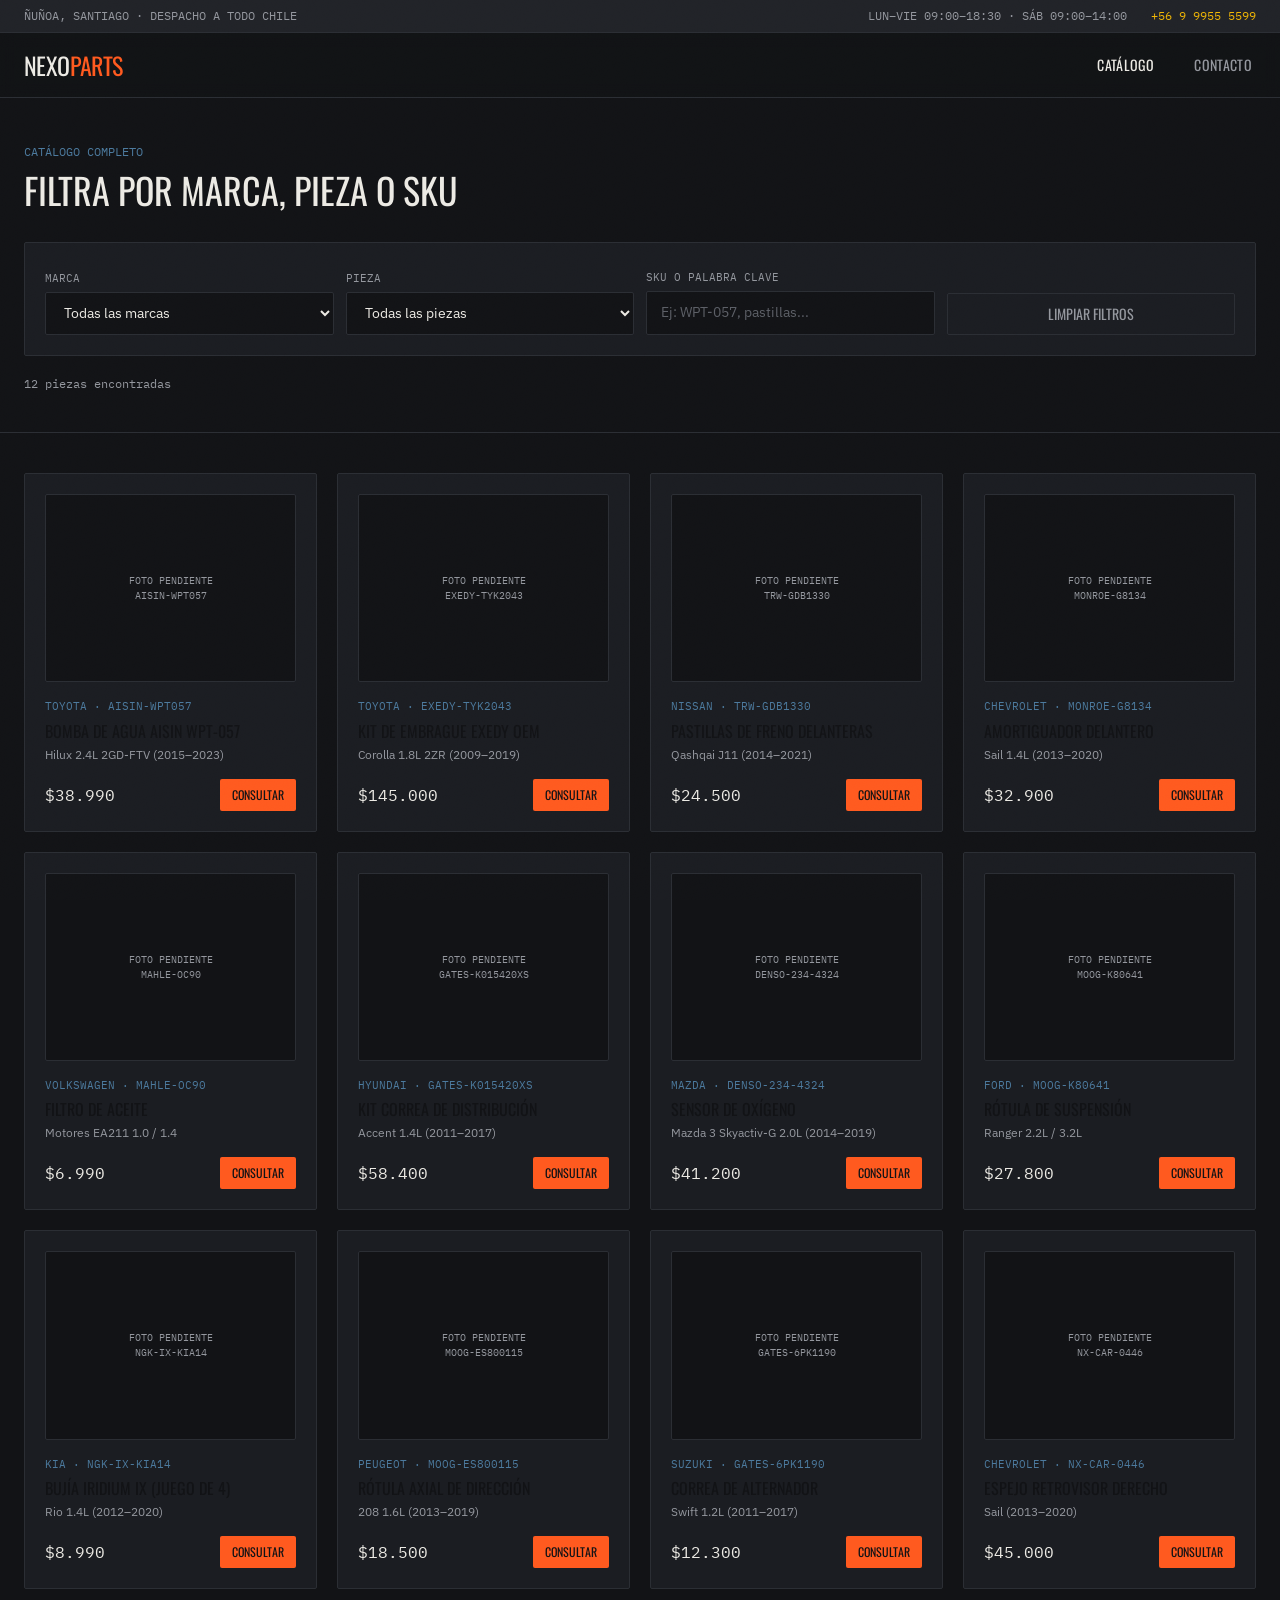
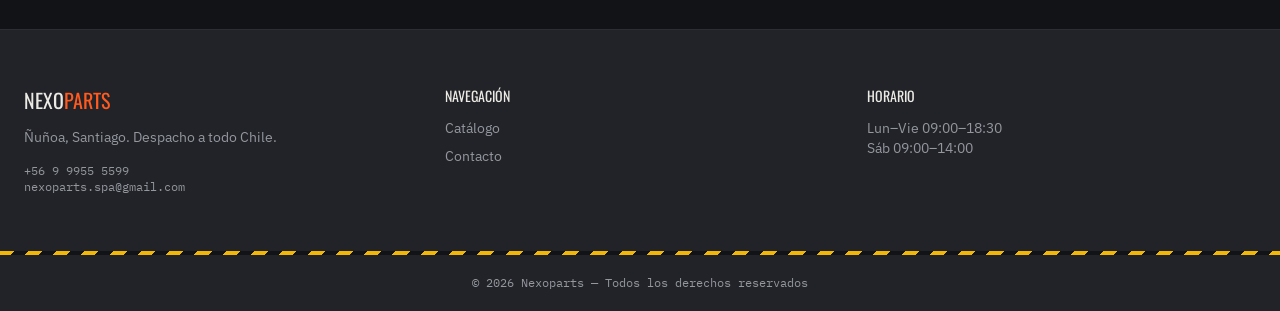
==== catalogo.html @ a9f46d89 "Add files via upload" ====
<!DOCTYPE html>
<html lang="es">
<head>
<meta charset="UTF-8">
<meta name="viewport" content="width=device-width, initial-scale=1.0">
<title>Catálogo — Nexoparts</title>
<link rel="preconnect" href="https://fonts.googleapis.com">
<link rel="preconnect" href="https://fonts.gstatic.com" crossorigin>
<link href="https://fonts.googleapis.com/css2?family=Oswald:wght@400;500;600;700&family=IBM+Plex+Sans:wght@400;500;600;700&family=IBM+Plex+Mono:wght@400;500;600&display=swap" rel="stylesheet">
<link rel="stylesheet" href="styles.css">
</head>
<body class="font-body bg-base text-ink antialiased">
<div class="grain"></div>

<div class="hidden sm:block bg-surface2 border-b border-line text-xs">
  <div class="max-w-7xl mx-auto px-6 py-2 flex items-center justify-between text-mute font-mono">
    <span>ÑUÑOA, SANTIAGO · DESPACHO A TODO CHILE</span>
    <div class="flex items-center gap-6">
      <span>LUN–VIE 09:00–18:30 · SÁB 09:00–14:00</span>
      <a href="tel:+56999555599" class="text-hazard hover:text-orange">+56 9 9955 5599</a>
    </div>
  </div>
</div>

<header class="sticky top-0 z-50 bg-base/95 backdrop-blur border-b border-line">
  <div class="max-w-7xl mx-auto px-6 h-16 flex items-center justify-between">
    <a href="index.html" class="flex items-center gap-2">
      <span class="font-display font-700 text-2xl tracking-tight text-ink">NEXO<span class="text-orange">PARTS</span></span>
    </a>
    <nav class="hidden md:flex items-center gap-8 font-display uppercase text-sm tracking-wide text-mute">
      <a href="catalogo.html" class="link-underline text-ink px-1 py-1 rounded-sm glow-hover">Catálogo</a>
      <a href="contacto.html" class="link-underline hover:text-ink px-1 py-1 rounded-sm glow-hover">Contacto</a>
    </nav>
    <button id="menuBtn" aria-label="Abrir menú" class="md:hidden text-ink glow-hover rounded-sm p-1">
      <svg width="24" height="24" viewBox="0 0 24 24" fill="none" stroke="currentColor" stroke-width="2"><line x1="3" y1="6" x2="21" y2="6"/><line x1="3" y1="12" x2="21" y2="12"/><line x1="3" y1="18" x2="21" y2="18"/></svg>
    </button>
  </div>
  <nav id="mobileMenu" class="hidden md:hidden border-t border-line bg-surface font-display uppercase text-sm tracking-wide">
    <a href="catalogo.html" class="block px-6 py-3 text-ink border-b border-line glow-hover">Catálogo</a>
    <a href="contacto.html" class="block px-6 py-3 text-mute hover:text-ink glow-hover">Contacto</a>
  </nav>
</header>

<main>
<section class="border-b border-line">
  <div class="max-w-7xl mx-auto px-6 py-10">
    <span class="font-mono text-xs text-steel">CATÁLOGO COMPLETO</span>
    <h1 class="font-display font-700 uppercase text-3xl sm:text-4xl mt-2 mb-8">Filtra por marca, pieza o SKU</h1>

    <!-- FUNCTIONAL FILTER BAR -->
    <div class="bg-surface border border-line rounded-sm p-4 sm:p-5 grid grid-cols-1 sm:grid-cols-4 gap-3 items-end">
      <div>
        <label for="fMarca" class="font-mono text-[11px] text-mute uppercase">Marca</label>
        <select id="fMarca" class="field mt-1"><option value="">Todas las marcas</option></select>
      </div>
      <div>
        <label for="fCategoria" class="font-mono text-[11px] text-mute uppercase">Pieza</label>
        <select id="fCategoria" class="field mt-1"><option value="">Todas las piezas</option></select>
      </div>
      <div>
        <label for="fQ" class="font-mono text-[11px] text-mute uppercase">SKU o palabra clave</label>
        <input id="fQ" type="text" placeholder="Ej: WPT-057, pastillas..." class="field mt-1 vin-input">
      </div>
      <button id="clearFilters" class="glow-hover border border-line rounded-sm px-4 py-2.5 font-display uppercase text-sm text-mute">Limpiar filtros</button>
    </div>

    <p id="resultsCount" class="font-mono text-xs text-mute mt-5"></p>
  </div>
</section>

<section class="border-b border-line">
  <div class="max-w-7xl mx-auto px-6 py-10">
    <div id="catalogGrid" class="grid grid-cols-1 sm:grid-cols-2 lg:grid-cols-4 gap-5"></div>
    <div id="emptyState" class="hidden text-center py-16">
      <p class="font-display uppercase text-xl text-mute">No encontramos piezas con esos filtros</p>
      <p class="text-mute text-sm mt-2">Escríbenos el modelo de tu auto y la pieza que buscas, la agregamos al catálogo.</p>
      <a href="contacto.html" class="inline-block mt-5 btn-primary bg-orange text-base font-display uppercase text-sm font-600 px-6 py-3 rounded-sm">Consultar por esta pieza</a>
    </div>
  </div>
</section>
</main>

<footer class="bg-surface2">
  <div class="max-w-7xl mx-auto px-6 py-14 grid grid-cols-1 sm:grid-cols-3 gap-8">
    <div>
      <span class="font-display font-700 text-xl">NEXO<span class="text-orange">PARTS</span></span>
      <p class="text-mute text-sm mt-3 max-w-xs">Ñuñoa, Santiago. Despacho a todo Chile.</p>
      <p class="font-mono text-xs text-mute mt-4">
        <a href="tel:+56999555599" class="hover:text-orange">+56 9 9955 5599</a><br>
        <a href="mailto:nexoparts.spa@gmail.com" class="hover:text-orange">nexoparts.spa@gmail.com</a>
      </p>
    </div>
    <div>
      <p class="font-display uppercase text-sm text-ink mb-3">Navegación</p>
      <ul class="space-y-2 text-sm text-mute">
        <li><a href="catalogo.html" class="hover:text-orange">Catálogo</a></li>
        <li><a href="contacto.html" class="hover:text-orange">Contacto</a></li>
      </ul>
    </div>
    <div>
      <p class="font-display uppercase text-sm text-ink mb-3">Horario</p>
      <p class="text-sm text-mute">Lun–Vie 09:00–18:30<br>Sáb 09:00–14:00</p>
    </div>
  </div>
  <div class="hazard-strip h-1"></div>
  <div class="max-w-7xl mx-auto px-6 py-5 text-center text-xs font-mono text-mute">
    © 2026 Nexoparts — Todos los derechos reservados
  </div>
</footer>

<script src="products.js"></script>
<script>
  document.getElementById('menuBtn').addEventListener('click', function () {
    document.getElementById('mobileMenu').classList.toggle('hidden');
  });

  const fMarca = document.getElementById('fMarca');
  const fCategoria = document.getElementById('fCategoria');
  const fQ = document.getElementById('fQ');
  const grid = document.getElementById('catalogGrid');
  const emptyState = document.getElementById('emptyState');
  const resultsCount = document.getElementById('resultsCount');
  const fmt = n => n.toLocaleString('es-CL');

  NEXOPARTS_BRANDS.forEach(b => {
    const opt = document.createElement('option');
    opt.value = b; opt.textContent = b;
    fMarca.appendChild(opt);
  });
  NEXOPARTS_CATEGORIES.forEach(c => {
    const opt = document.createElement('option');
    opt.value = c.id; opt.textContent = c.label;
    fCategoria.appendChild(opt);
  });

  // Pre-fill filters from URL (?marca=&categoria=&q=) coming from the home page search
  const params = new URLSearchParams(window.location.search);
  if (params.get('marca')) fMarca.value = params.get('marca');
  if (params.get('categoria')) fCategoria.value = params.get('categoria');
  if (params.get('q')) fQ.value = params.get('q');

  function waLink(p) {
    const msg = `Hola, quiero consultar disponibilidad de: ${p.name} (SKU ${p.sku}) para ${p.brand} ${p.fits}`;
    return `https://wa.me/56999555599?text=${encodeURIComponent(msg)}`;
  }

  function render() {
    const marca = fMarca.value;
    const categoria = fCategoria.value;
    const q = fQ.value.trim().toLowerCase();

    const results = NEXOPARTS_PRODUCTS.filter(p => {
      if (marca && p.brand !== marca) return false;
      if (categoria && p.category !== categoria) return false;
      if (q) {
        const haystack = `${p.name} ${p.sku} ${p.brand} ${p.fits}`.toLowerCase();
        if (!haystack.includes(q)) return false;
      }
      return true;
    });

    resultsCount.textContent = `${results.length} pieza${results.length === 1 ? '' : 's'} encontrada${results.length === 1 ? '' : 's'}`;

    grid.innerHTML = results.map(p => `
      <div class="part-card bg-surface border border-line rounded-sm p-5 flex flex-col">
        <div class="aspect-[4/3] bg-base rounded-sm border border-line mb-4 flex items-center justify-center overflow-hidden relative">
          <img src="${p.img}" alt="${p.name}" class="w-full h-full object-cover"
               onerror="this.style.display='none'; this.nextElementSibling.style.display='flex';">
          <div style="display:none" class="w-full h-full items-center justify-center text-mute font-mono text-[10px] uppercase text-center px-2">Foto pendiente<br>${p.sku}</div>
        </div>
        <span class="font-mono text-[11px] text-steel">${p.brand.toUpperCase()} · ${p.sku}</span>
        <h3 class="font-display uppercase text-base mt-1">${p.name}</h3>
        <p class="text-mute text-xs mt-1">${p.fits}</p>
        <div class="mt-auto pt-4 flex items-center justify-between gap-2">
          <span class="font-mono text-ink">$${fmt(p.price)}</span>
          <a href="${waLink(p)}" target="_blank" rel="noopener" class="btn-primary bg-orange text-base font-display uppercase text-xs font-600 px-3 py-2 rounded-sm whitespace-nowrap">Consultar</a>
        </div>
      </div>
    `).join('');

    emptyState.classList.toggle('hidden', results.length > 0);
  }

  [fMarca, fCategoria].forEach(el => el.addEventListener('change', render));
  fQ.addEventListener('input', render);
  document.getElementById('clearFilters').addEventListener('click', () => {
    fMarca.value = ''; fCategoria.value = ''; fQ.value = '';
    history.replaceState(null, '', 'catalogo.html');
    render();
  });

  render();
</script>

</body>
</html>
---- styles.css ----
*,:after,:before{--tw-border-spacing-x:0;--tw-border-spacing-y:0;--tw-translate-x:0;--tw-translate-y:0;--tw-rotate:0;--tw-skew-x:0;--tw-skew-y:0;--tw-scale-x:1;--tw-scale-y:1;--tw-pan-x: ;--tw-pan-y: ;--tw-pinch-zoom: ;--tw-scroll-snap-strictness:proximity;--tw-gradient-from-position: ;--tw-gradient-via-position: ;--tw-gradient-to-position: ;--tw-ordinal: ;--tw-slashed-zero: ;--tw-numeric-figure: ;--tw-numeric-spacing: ;--tw-numeric-fraction: ;--tw-ring-inset: ;--tw-ring-offset-width:0px;--tw-ring-offset-color:#fff;--tw-ring-color:rgba(59,130,246,.5);--tw-ring-offset-shadow:0 0 #0000;--tw-ring-shadow:0 0 #0000;--tw-shadow:0 0 #0000;--tw-shadow-colored:0 0 #0000;--tw-blur: ;--tw-brightness: ;--tw-contrast: ;--tw-grayscale: ;--tw-hue-rotate: ;--tw-invert: ;--tw-saturate: ;--tw-sepia: ;--tw-drop-shadow: ;--tw-backdrop-blur: ;--tw-backdrop-brightness: ;--tw-backdrop-contrast: ;--tw-backdrop-grayscale: ;--tw-backdrop-hue-rotate: ;--tw-backdrop-invert: ;--tw-backdrop-opacity: ;--tw-backdrop-saturate: ;--tw-backdrop-sepia: ;--tw-contain-size: ;--tw-contain-layout: ;--tw-contain-paint: ;--tw-contain-style: }::backdrop{--tw-border-spacing-x:0;--tw-border-spacing-y:0;--tw-translate-x:0;--tw-translate-y:0;--tw-rotate:0;--tw-skew-x:0;--tw-skew-y:0;--tw-scale-x:1;--tw-scale-y:1;--tw-pan-x: ;--tw-pan-y: ;--tw-pinch-zoom: ;--tw-scroll-snap-strictness:proximity;--tw-gradient-from-position: ;--tw-gradient-via-position: ;--tw-gradient-to-position: ;--tw-ordinal: ;--tw-slashed-zero: ;--tw-numeric-figure: ;--tw-numeric-spacing: ;--tw-numeric-fraction: ;--tw-ring-inset: ;--tw-ring-offset-width:0px;--tw-ring-offset-color:#fff;--tw-ring-color:rgba(59,130,246,.5);--tw-ring-offset-shadow:0 0 #0000;--tw-ring-shadow:0 0 #0000;--tw-shadow:0 0 #0000;--tw-shadow-colored:0 0 #0000;--tw-blur: ;--tw-brightness: ;--tw-contrast: ;--tw-grayscale: ;--tw-hue-rotate: ;--tw-invert: ;--tw-saturate: ;--tw-sepia: ;--tw-drop-shadow: ;--tw-backdrop-blur: ;--tw-backdrop-brightness: ;--tw-backdrop-contrast: ;--tw-backdrop-grayscale: ;--tw-backdrop-hue-rotate: ;--tw-backdrop-invert: ;--tw-backdrop-opacity: ;--tw-backdrop-saturate: ;--tw-backdrop-sepia: ;--tw-contain-size: ;--tw-contain-layout: ;--tw-contain-paint: ;--tw-contain-style: }/*! tailwindcss v3.4.19 | MIT License | https://tailwindcss.com*/*,:after,:before{box-sizing:border-box;border:0 solid #e5e7eb}:after,:before{--tw-content:""}:host,html{line-height:1.5;-webkit-text-size-adjust:100%;-moz-tab-size:4;-o-tab-size:4;tab-size:4;font-family:ui-sans-serif,system-ui,sans-serif,Apple Color Emoji,Segoe UI Emoji,Segoe UI Symbol,Noto Color Emoji;font-feature-settings:normal;font-variation-settings:normal;-webkit-tap-highlight-color:transparent}body{margin:0;line-height:inherit}hr{height:0;color:inherit;border-top-width:1px}abbr:where([title]){-webkit-text-decoration:underline dotted;text-decoration:underline dotted}h1,h2,h3,h4,h5,h6{font-size:inherit;font-weight:inherit}a{color:inherit;text-decoration:inherit}b,strong{font-weight:bolder}code,kbd,pre,samp{font-family:IBM Plex Mono,monospace;font-feature-settings:normal;font-variation-settings:normal;font-size:1em}small{font-size:80%}sub,sup{font-size:75%;line-height:0;position:relative;vertical-align:baseline}sub{bottom:-.25em}sup{top:-.5em}table{text-indent:0;border-color:inherit;border-collapse:collapse}button,input,optgroup,select,textarea{font-family:inherit;font-feature-settings:inherit;font-variation-settings:inherit;font-size:100%;font-weight:inherit;line-height:inherit;letter-spacing:inherit;color:inherit;margin:0;padding:0}button,select{text-transform:none}button,input:where([type=button]),input:where([type=reset]),input:where([type=submit]){-webkit-appearance:button;background-color:transparent;background-image:none}:-moz-focusring{outline:auto}:-moz-ui-invalid{box-shadow:none}progress{vertical-align:baseline}::-webkit-inner-spin-button,::-webkit-outer-spin-button{height:auto}[type=search]{-webkit-appearance:textfield;outline-offset:-2px}::-webkit-search-decoration{-webkit-appearance:none}::-webkit-file-upload-button{-webkit-appearance:button;font:inherit}summary{display:list-item}blockquote,dd,dl,figure,h1,h2,h3,h4,h5,h6,hr,p,pre{margin:0}fieldset{margin:0}fieldset,legend{padding:0}menu,ol,ul{list-style:none;margin:0;padding:0}dialog{padding:0}textarea{resize:vertical}input::-moz-placeholder,textarea::-moz-placeholder{opacity:1;color:#9ca3af}input::placeholder,textarea::placeholder{opacity:1;color:#9ca3af}[role=button],button{cursor:pointer}:disabled{cursor:default}audio,canvas,embed,iframe,img,object,svg,video{display:block;vertical-align:middle}img,video{max-width:100%;height:auto}[hidden]:where(:not([hidden=until-found])){display:none}.relative{position:relative}.sticky{position:sticky}.top-0{top:0}.z-50{z-index:50}.mx-auto{margin-left:auto;margin-right:auto}.mb-10{margin-bottom:2.5rem}.mb-2{margin-bottom:.5rem}.mb-3{margin-bottom:.75rem}.mb-4{margin-bottom:1rem}.mb-6{margin-bottom:1.5rem}.mb-8{margin-bottom:2rem}.mt-1{margin-top:.25rem}.mt-10{margin-top:2.5rem}.mt-2{margin-top:.5rem}.mt-3{margin-top:.75rem}.mt-4{margin-top:1rem}.mt-5{margin-top:1.25rem}.mt-6{margin-top:1.5rem}.mt-8{margin-top:2rem}.mt-auto{margin-top:auto}.block{display:block}.inline-block{display:inline-block}.flex{display:flex}.inline-flex{display:inline-flex}.grid{display:grid}.hidden{display:none}.aspect-\[4\/3\]{aspect-ratio:4/3}.h-1{height:.25rem}.h-1\.5{height:.375rem}.h-16{height:4rem}.h-8{height:2rem}.h-auto{height:auto}.h-full{height:100%}.w-auto{width:auto}.w-full{width:100%}.max-w-7xl{max-width:80rem}.max-w-xl{max-width:36rem}.max-w-xs{max-width:20rem}.grid-cols-1{grid-template-columns:repeat(1,minmax(0,1fr))}.grid-cols-2{grid-template-columns:repeat(2,minmax(0,1fr))}.flex-col{flex-direction:column}.items-start{align-items:flex-start}.items-end{align-items:flex-end}.items-center{align-items:center}.justify-center{justify-content:center}.justify-between{justify-content:space-between}.gap-10{gap:2.5rem}.gap-12{gap:3rem}.gap-16{gap:4rem}.gap-2{gap:.5rem}.gap-3{gap:.75rem}.gap-4{gap:1rem}.gap-5{gap:1.25rem}.gap-6{gap:1.5rem}.gap-8{gap:2rem}.space-y-2>:not([hidden])~:not([hidden]){--tw-space-y-reverse:0;margin-top:calc(.5rem*(1 - var(--tw-space-y-reverse)));margin-bottom:calc(.5rem*var(--tw-space-y-reverse))}.space-y-4>:not([hidden])~:not([hidden]){--tw-space-y-reverse:0;margin-top:calc(1rem*(1 - var(--tw-space-y-reverse)));margin-bottom:calc(1rem*var(--tw-space-y-reverse))}.overflow-hidden{overflow:hidden}.whitespace-nowrap{white-space:nowrap}.rounded{border-radius:.25rem}.rounded-sm{border-radius:.125rem}.border{border-width:1px}.border-b{border-bottom-width:1px}.border-t{border-top-width:1px}.border-hazard\/40{border-color:rgba(242,183,5,.4)}.border-line{--tw-border-opacity:1;border-color:rgb(43 46 52/var(--tw-border-opacity,1))}.bg-base{--tw-bg-opacity:1;background-color:rgb(18 19 22/var(--tw-bg-opacity,1))}.bg-base\/95{background-color:rgba(18,19,22,.95)}.bg-hazard{--tw-bg-opacity:1;background-color:rgb(242 183 5/var(--tw-bg-opacity,1))}.bg-orange{--tw-bg-opacity:1;background-color:rgb(255 90 31/var(--tw-bg-opacity,1))}.bg-surface{--tw-bg-opacity:1;background-color:rgb(27 29 34/var(--tw-bg-opacity,1))}.bg-surface2{--tw-bg-opacity:1;background-color:rgb(33 35 40/var(--tw-bg-opacity,1))}.object-cover{-o-object-fit:cover;object-fit:cover}.p-1{padding:.25rem}.p-4{padding:1rem}.p-5{padding:1.25rem}.p-6{padding:1.5rem}.px-1{padding-left:.25rem;padding-right:.25rem}.px-2{padding-left:.5rem;padding-right:.5rem}.px-3{padding-left:.75rem;padding-right:.75rem}.px-4{padding-left:1rem;padding-right:1rem}.px-5{padding-left:1.25rem;padding-right:1.25rem}.px-6{padding-left:1.5rem;padding-right:1.5rem}.px-8{padding-left:2rem;padding-right:2rem}.py-1{padding-top:.25rem;padding-bottom:.25rem}.py-1\.5{padding-top:.375rem;padding-bottom:.375rem}.py-10{padding-top:2.5rem;padding-bottom:2.5rem}.py-14{padding-top:3.5rem;padding-bottom:3.5rem}.py-16{padding-top:4rem;padding-bottom:4rem}.py-2{padding-top:.5rem;padding-bottom:.5rem}.py-2\.5{padding-top:.625rem;padding-bottom:.625rem}.py-3{padding-top:.75rem;padding-bottom:.75rem}.py-5{padding-top:1.25rem;padding-bottom:1.25rem}.py-6{padding-top:1.5rem;padding-bottom:1.5rem}.pr-16{padding-right:4rem}.pt-4{padding-top:1rem}.text-center{text-align:center}.font-body{font-family:IBM Plex Sans,sans-serif}.font-display{font-family:Oswald,sans-serif}.font-mono{font-family:IBM Plex Mono,monospace}.text-2xl{font-size:1.5rem;line-height:2rem}.text-3xl{font-size:1.875rem;line-height:2.25rem}.text-4xl{font-size:2.25rem;line-height:2.5rem}.text-\[10px\]{font-size:10px}.text-\[11px\]{font-size:11px}.text-base{font-size:1rem;line-height:1.5rem}.text-lg{font-size:1.125rem;line-height:1.75rem}.text-sm{font-size:.875rem;line-height:1.25rem}.text-xl{font-size:1.25rem;line-height:1.75rem}.text-xs{font-size:.75rem;line-height:1rem}.uppercase{text-transform:uppercase}.leading-\[0\.95\]{line-height:.95}.leading-tight{line-height:1.25}.tracking-tight{letter-spacing:-.025em}.tracking-wide{letter-spacing:.025em}.tracking-widest{letter-spacing:.1em}.text-base{--tw-text-opacity:1;color:rgb(18 19 22/var(--tw-text-opacity,1))}.text-hazard{--tw-text-opacity:1;color:rgb(242 183 5/var(--tw-text-opacity,1))}.text-ink{--tw-text-opacity:1;color:rgb(236 234 228/var(--tw-text-opacity,1))}.text-mute{--tw-text-opacity:1;color:rgb(148 151 158/var(--tw-text-opacity,1))}.text-orange{--tw-text-opacity:1;color:rgb(255 90 31/var(--tw-text-opacity,1))}.text-steel{--tw-text-opacity:1;color:rgb(76 122 158/var(--tw-text-opacity,1))}.antialiased{-webkit-font-smoothing:antialiased;-moz-osx-font-smoothing:grayscale}.filter{filter:var(--tw-blur) var(--tw-brightness) var(--tw-contrast) var(--tw-grayscale) var(--tw-hue-rotate) var(--tw-invert) var(--tw-saturate) var(--tw-sepia) var(--tw-drop-shadow)}.backdrop-blur{--tw-backdrop-blur:blur(8px);-webkit-backdrop-filter:var(--tw-backdrop-blur) var(--tw-backdrop-brightness) var(--tw-backdrop-contrast) var(--tw-backdrop-grayscale) var(--tw-backdrop-hue-rotate) var(--tw-backdrop-invert) var(--tw-backdrop-opacity) var(--tw-backdrop-saturate) var(--tw-backdrop-sepia);backdrop-filter:var(--tw-backdrop-blur) var(--tw-backdrop-brightness) var(--tw-backdrop-contrast) var(--tw-backdrop-grayscale) var(--tw-backdrop-hue-rotate) var(--tw-backdrop-invert) var(--tw-backdrop-opacity) var(--tw-backdrop-saturate) var(--tw-backdrop-sepia)}:root{scroll-behavior:smooth}*{-webkit-tap-highlight-color:transparent}body{background-color:#121316}.grain{position:fixed;inset:0;pointer-events:none;z-index:60;opacity:.035;mix-blend-mode:overlay;background-image:url("data:image/svg+xml;charset=utf-8,%3Csvg xmlns='http://www.w3.org/2000/svg' width='120' height='120'%3E%3Cfilter id='a'%3E%3CfeTurbulence baseFrequency='.9' numOctaves='2' stitchTiles='stitch' type='fractalNoise'/%3E%3C/filter%3E%3Crect width='100%25' height='100%25' filter='url(%23a)'/%3E%3C/svg%3E")}.hazard-strip{background-image:repeating-linear-gradient(135deg,#f2b705,#f2b705 10px,#121316 0,#121316 20px)}.plate{position:relative;background:linear-gradient(155deg,hsla(0,0%,100%,.05),hsla(0,0%,100%,0) 40%),linear-gradient(#1b1d22,#1b1d22);border:1px solid #2b2e34}.plate .rivet-bl,.plate .rivet-br,.plate .rivet-tl,.plate .rivet-tr{content:"";position:absolute;width:8px;height:8px;border-radius:9999px;background:radial-gradient(circle at 35% 30%,#55585f,#17181b 70%);box-shadow:0 0 0 1px rgba(0,0,0,.6),inset 0 0 2px hsla(0,0%,100%,.15)}.plate .rivet-tl{top:10px;left:10px}.plate .rivet-tr{top:10px;right:10px}.plate .rivet-bl{bottom:10px;left:10px}.plate .rivet-br{bottom:10px;right:10px}.part-card{transition:transform .25s ease,box-shadow .25s ease,border-color .25s ease,background-color .25s ease}.part-card:hover{transform:translateY(-4px);background-color:#212328;box-shadow:0 18px 40px -18px rgba(0,0,0,.6),inset 0 0 0 1px #ff5a1f,0 0 32px -8px rgba(255,90,31,.25);border-color:#ff5a1f}.btn-primary{transition:transform .15s ease,box-shadow .15s ease,filter .15s ease}.btn-primary:hover{transform:translateY(-2px);box-shadow:0 10px 24px -8px rgba(255,90,31,.55);filter:brightness(1.08)}.btn-primary:active{transform:translateY(0)}.glow-hover{transition:background-color .2s ease,box-shadow .2s ease,color .2s ease}.glow-hover:hover{background-color:hsla(0,0%,100%,.045);box-shadow:inset 0 0 0 1px rgba(255,90,31,.35),0 0 24px -6px rgba(255,90,31,.2)}.link-underline{position:relative;transition:color .2s ease}.link-underline:after{content:"";position:absolute;left:0;bottom:-3px;height:1px;width:0;background:#ff5a1f;transition:width .2s ease}.link-underline:hover:after{width:100%}.link-underline:hover{text-shadow:0 0 18px rgba(255,90,31,.35)}.marquee-wrap{overflow:hidden}.marquee-track{display:flex;width:-moz-max-content;width:max-content;animation:scrollx 30s linear infinite}.marquee-wrap:hover .marquee-track{animation-play-state:paused}@keyframes scrollx{0%{transform:translateX(0)}to{transform:translateX(-50%)}}.vin-input{caret-color:#ff5a1f}.vin-input::-moz-placeholder{color:#5c5f66}.vin-input::placeholder{color:#5c5f66}a:focus-visible,button:focus-visible,input:focus-visible,select:focus-visible{outline:2px solid #ff5a1f;outline-offset:2px}@media (prefers-reduced-motion:reduce){.marquee-track{animation:none}.btn-primary,.part-card{transition:none}}.blueprint-grid{background-image:linear-gradient(#2b2e34 1px,transparent 0),linear-gradient(90deg,#2b2e34 1px,transparent 0);background-size:24px 24px}.field{width:100%;background-color:#121316;border:1px solid #2b2e34;border-radius:2px;padding:.65rem .9rem;font-size:.875rem;color:#eceae4;transition:border-color .2s ease,box-shadow .2s ease}.field:focus{border-color:#ff5a1f;outline:none;box-shadow:0 0 0 3px rgba(255,90,31,.15)}.field::-moz-placeholder{color:#5c5f66}.field::placeholder{color:#5c5f66}.hover\:text-ink:hover{--tw-text-opacity:1;color:rgb(236 234 228/var(--tw-text-opacity,1))}.hover\:text-orange:hover{--tw-text-opacity:1;color:rgb(255 90 31/var(--tw-text-opacity,1))}@media (min-width:640px){.sm\:col-span-2{grid-column:span 2/span 2}.sm\:block{display:block}.sm\:flex{display:flex}.sm\:w-auto{width:auto}.sm\:grid-cols-2{grid-template-columns:repeat(2,minmax(0,1fr))}.sm\:grid-cols-3{grid-template-columns:repeat(3,minmax(0,1fr))}.sm\:grid-cols-4{grid-template-columns:repeat(4,minmax(0,1fr))}.sm\:flex-row{flex-direction:row}.sm\:items-end{align-items:flex-end}.sm\:justify-between{justify-content:space-between}.sm\:p-5{padding:1.25rem}.sm\:p-8{padding:2rem}.sm\:text-3xl{font-size:1.875rem;line-height:2.25rem}.sm\:text-4xl{font-size:2.25rem;line-height:2.5rem}.sm\:text-5xl{font-size:3rem;line-height:1}.sm\:text-lg{font-size:1.125rem;line-height:1.75rem}.sm\:text-xl{font-size:1.25rem;line-height:1.75rem}}@media (min-width:768px){.md\:flex{display:flex}.md\:hidden{display:none}.md\:grid-cols-3{grid-template-columns:repeat(3,minmax(0,1fr))}.md\:py-24{padding-top:6rem;padding-bottom:6rem}}@media (min-width:1024px){.lg\:col-span-5{grid-column:span 5/span 5}.lg\:col-span-7{grid-column:span 7/span 7}.lg\:grid-cols-12{grid-template-columns:repeat(12,minmax(0,1fr))}.lg\:grid-cols-4{grid-template-columns:repeat(4,minmax(0,1fr))}.lg\:text-6xl{font-size:3.75rem;line-height:1}}
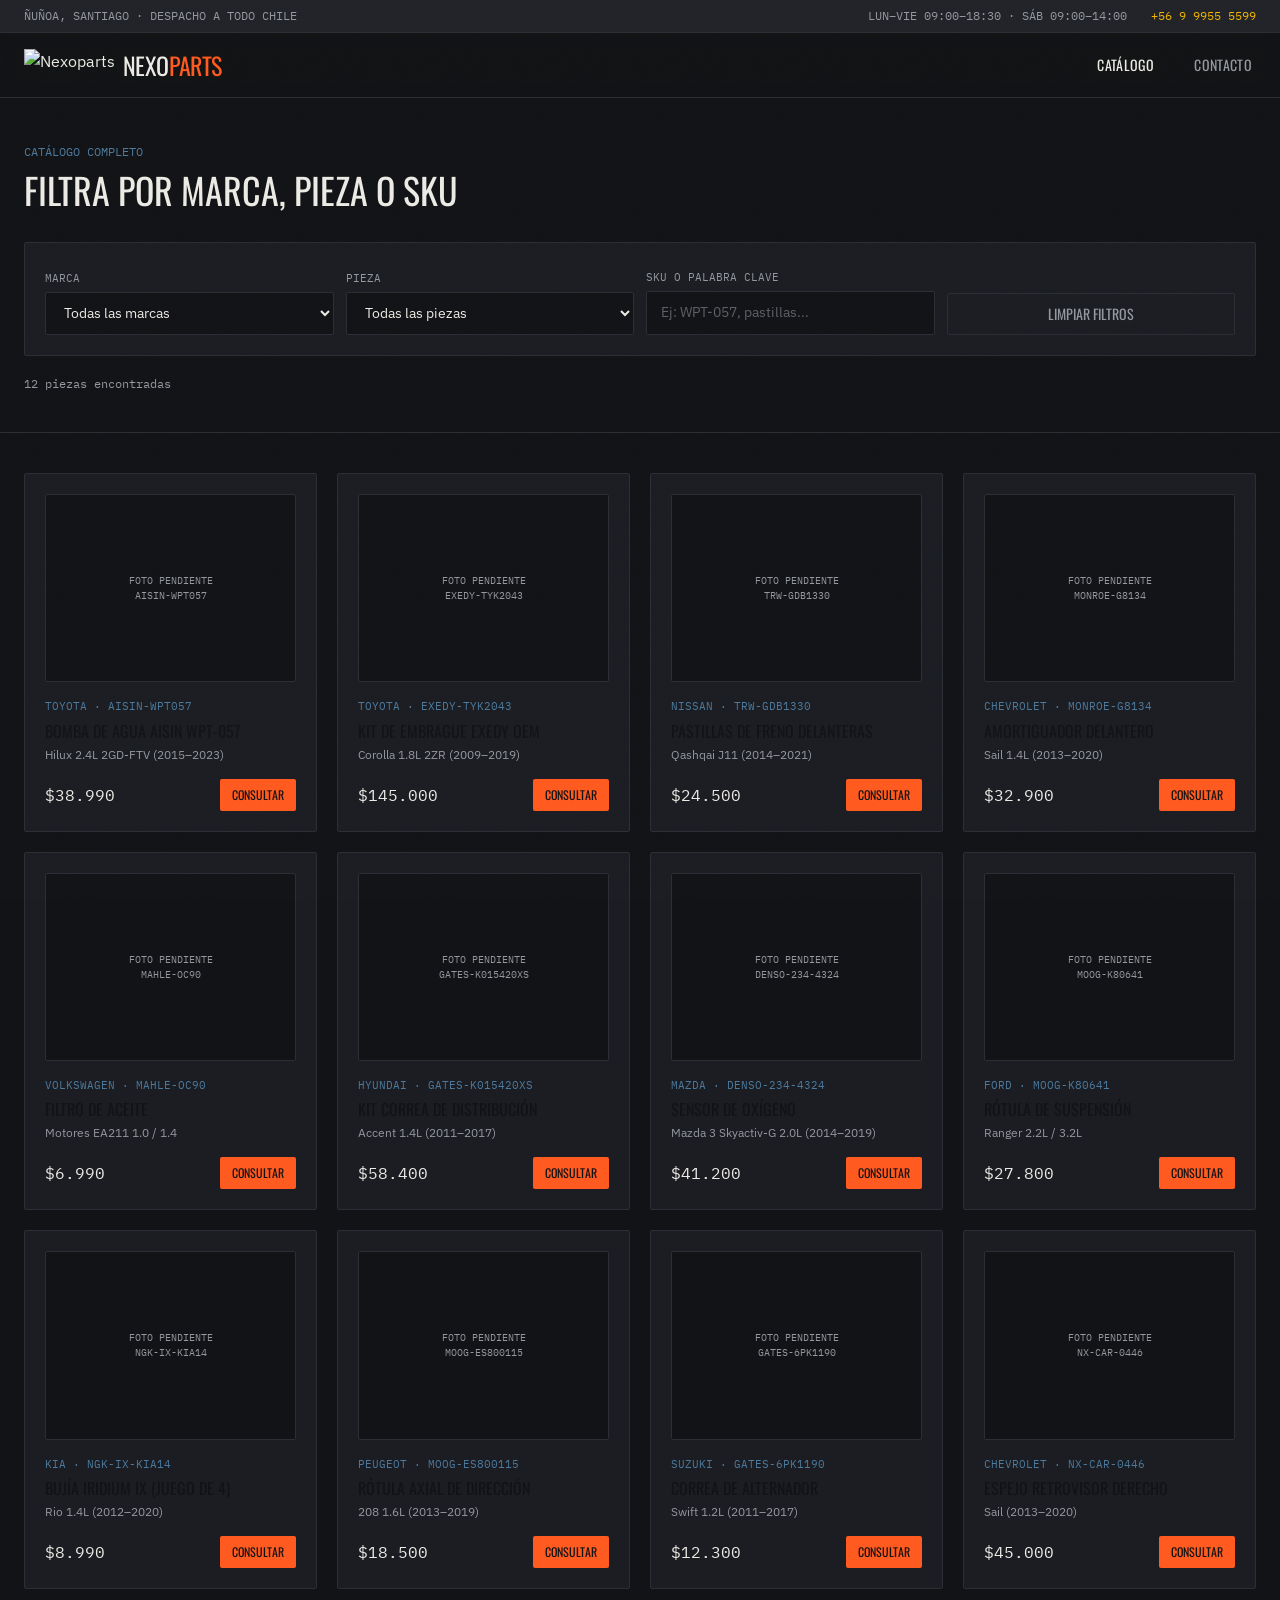
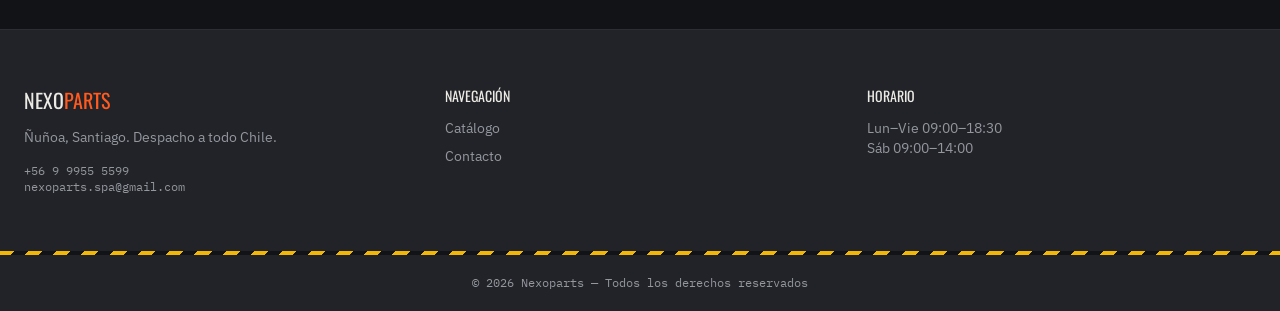
==== commit aac40ff3: "Add files via upload" ====
--- a/catalogo.html
+++ b/catalogo.html
@@ -8,9 +8,11 @@
 <link rel="preconnect" href="https://fonts.gstatic.com" crossorigin>
 <link href="https://fonts.googleapis.com/css2?family=Oswald:wght@400;500;600;700&family=IBM+Plex+Sans:wght@400;500;600;700&family=IBM+Plex+Mono:wght@400;500;600&display=swap" rel="stylesheet">
 <link rel="stylesheet" href="styles.css">
+<link rel="icon" type="image/svg+xml" href="images/logo.svg">
 </head>
 <body class="font-body bg-base text-ink antialiased">
 <div class="grain"></div>
+<div id="spotlight" class="spotlight"></div>
 
 <div class="hidden sm:block bg-surface2 border-b border-line text-xs">
   <div class="max-w-7xl mx-auto px-6 py-2 flex items-center justify-between text-mute font-mono">
@@ -25,6 +27,7 @@
 <header class="sticky top-0 z-50 bg-base/95 backdrop-blur border-b border-line">
   <div class="max-w-7xl mx-auto px-6 h-16 flex items-center justify-between">
     <a href="index.html" class="flex items-center gap-2">
+      <img src="images/logo.svg" alt="Nexoparts" class="h-8 w-auto">
       <span class="font-display font-700 text-2xl tracking-tight text-ink">NEXO<span class="text-orange">PARTS</span></span>
     </a>
     <nav class="hidden md:flex items-center gap-8 font-display uppercase text-sm tracking-wide text-mute">
@@ -108,12 +111,9 @@
   </div>
 </footer>
 
+<script src="site.js"></script>
 <script src="products.js"></script>
 <script>
-  document.getElementById('menuBtn').addEventListener('click', function () {
-    document.getElementById('mobileMenu').classList.toggle('hidden');
-  });
-
   const fMarca = document.getElementById('fMarca');
   const fCategoria = document.getElementById('fCategoria');
   const fQ = document.getElementById('fQ');
--- a/styles.css
+++ b/styles.css
@@ -1 +1 @@
-*,:after,:before{--tw-border-spacing-x:0;--tw-border-spacing-y:0;--tw-translate-x:0;--tw-translate-y:0;--tw-rotate:0;--tw-skew-x:0;--tw-skew-y:0;--tw-scale-x:1;--tw-scale-y:1;--tw-pan-x: ;--tw-pan-y: ;--tw-pinch-zoom: ;--tw-scroll-snap-strictness:proximity;--tw-gradient-from-position: ;--tw-gradient-via-position: ;--tw-gradient-to-position: ;--tw-ordinal: ;--tw-slashed-zero: ;--tw-numeric-figure: ;--tw-numeric-spacing: ;--tw-numeric-fraction: ;--tw-ring-inset: ;--tw-ring-offset-width:0px;--tw-ring-offset-color:#fff;--tw-ring-color:rgba(59,130,246,.5);--tw-ring-offset-shadow:0 0 #0000;--tw-ring-shadow:0 0 #0000;--tw-shadow:0 0 #0000;--tw-shadow-colored:0 0 #0000;--tw-blur: ;--tw-brightness: ;--tw-contrast: ;--tw-grayscale: ;--tw-hue-rotate: ;--tw-invert: ;--tw-saturate: ;--tw-sepia: ;--tw-drop-shadow: ;--tw-backdrop-blur: ;--tw-backdrop-brightness: ;--tw-backdrop-contrast: ;--tw-backdrop-grayscale: ;--tw-backdrop-hue-rotate: ;--tw-backdrop-invert: ;--tw-backdrop-opacity: ;--tw-backdrop-saturate: ;--tw-backdrop-sepia: ;--tw-contain-size: ;--tw-contain-layout: ;--tw-contain-paint: ;--tw-contain-style: }::backdrop{--tw-border-spacing-x:0;--tw-border-spacing-y:0;--tw-translate-x:0;--tw-translate-y:0;--tw-rotate:0;--tw-skew-x:0;--tw-skew-y:0;--tw-scale-x:1;--tw-scale-y:1;--tw-pan-x: ;--tw-pan-y: ;--tw-pinch-zoom: ;--tw-scroll-snap-strictness:proximity;--tw-gradient-from-position: ;--tw-gradient-via-position: ;--tw-gradient-to-position: ;--tw-ordinal: ;--tw-slashed-zero: ;--tw-numeric-figure: ;--tw-numeric-spacing: ;--tw-numeric-fraction: ;--tw-ring-inset: ;--tw-ring-offset-width:0px;--tw-ring-offset-color:#fff;--tw-ring-color:rgba(59,130,246,.5);--tw-ring-offset-shadow:0 0 #0000;--tw-ring-shadow:0 0 #0000;--tw-shadow:0 0 #0000;--tw-shadow-colored:0 0 #0000;--tw-blur: ;--tw-brightness: ;--tw-contrast: ;--tw-grayscale: ;--tw-hue-rotate: ;--tw-invert: ;--tw-saturate: ;--tw-sepia: ;--tw-drop-shadow: ;--tw-backdrop-blur: ;--tw-backdrop-brightness: ;--tw-backdrop-contrast: ;--tw-backdrop-grayscale: ;--tw-backdrop-hue-rotate: ;--tw-backdrop-invert: ;--tw-backdrop-opacity: ;--tw-backdrop-saturate: ;--tw-backdrop-sepia: ;--tw-contain-size: ;--tw-contain-layout: ;--tw-contain-paint: ;--tw-contain-style: }/*! tailwindcss v3.4.19 | MIT License | https://tailwindcss.com*/*,:after,:before{box-sizing:border-box;border:0 solid #e5e7eb}:after,:before{--tw-content:""}:host,html{line-height:1.5;-webkit-text-size-adjust:100%;-moz-tab-size:4;-o-tab-size:4;tab-size:4;font-family:ui-sans-serif,system-ui,sans-serif,Apple Color Emoji,Segoe UI Emoji,Segoe UI Symbol,Noto Color Emoji;font-feature-settings:normal;font-variation-settings:normal;-webkit-tap-highlight-color:transparent}body{margin:0;line-height:inherit}hr{height:0;color:inherit;border-top-width:1px}abbr:where([title]){-webkit-text-decoration:underline dotted;text-decoration:underline dotted}h1,h2,h3,h4,h5,h6{font-size:inherit;font-weight:inherit}a{color:inherit;text-decoration:inherit}b,strong{font-weight:bolder}code,kbd,pre,samp{font-family:IBM Plex Mono,monospace;font-feature-settings:normal;font-variation-settings:normal;font-size:1em}small{font-size:80%}sub,sup{font-size:75%;line-height:0;position:relative;vertical-align:baseline}sub{bottom:-.25em}sup{top:-.5em}table{text-indent:0;border-color:inherit;border-collapse:collapse}button,input,optgroup,select,textarea{font-family:inherit;font-feature-settings:inherit;font-variation-settings:inherit;font-size:100%;font-weight:inherit;line-height:inherit;letter-spacing:inherit;color:inherit;margin:0;padding:0}button,select{text-transform:none}button,input:where([type=button]),input:where([type=reset]),input:where([type=submit]){-webkit-appearance:button;background-color:transparent;background-image:none}:-moz-focusring{outline:auto}:-moz-ui-invalid{box-shadow:none}progress{vertical-align:baseline}::-webkit-inner-spin-button,::-webkit-outer-spin-button{height:auto}[type=search]{-webkit-appearance:textfield;outline-offset:-2px}::-webkit-search-decoration{-webkit-appearance:none}::-webkit-file-upload-button{-webkit-appearance:button;font:inherit}summary{display:list-item}blockquote,dd,dl,figure,h1,h2,h3,h4,h5,h6,hr,p,pre{margin:0}fieldset{margin:0}fieldset,legend{padding:0}menu,ol,ul{list-style:none;margin:0;padding:0}dialog{padding:0}textarea{resize:vertical}input::-moz-placeholder,textarea::-moz-placeholder{opacity:1;color:#9ca3af}input::placeholder,textarea::placeholder{opacity:1;color:#9ca3af}[role=button],button{cursor:pointer}:disabled{cursor:default}audio,canvas,embed,iframe,img,object,svg,video{display:block;vertical-align:middle}img,video{max-width:100%;height:auto}[hidden]:where(:not([hidden=until-found])){display:none}.relative{position:relative}.sticky{position:sticky}.top-0{top:0}.z-50{z-index:50}.mx-auto{margin-left:auto;margin-right:auto}.mb-10{margin-bottom:2.5rem}.mb-2{margin-bottom:.5rem}.mb-3{margin-bottom:.75rem}.mb-4{margin-bottom:1rem}.mb-6{margin-bottom:1.5rem}.mb-8{margin-bottom:2rem}.mt-1{margin-top:.25rem}.mt-10{margin-top:2.5rem}.mt-2{margin-top:.5rem}.mt-3{margin-top:.75rem}.mt-4{margin-top:1rem}.mt-5{margin-top:1.25rem}.mt-6{margin-top:1.5rem}.mt-8{margin-top:2rem}.mt-auto{margin-top:auto}.block{display:block}.inline-block{display:inline-block}.flex{display:flex}.inline-flex{display:inline-flex}.grid{display:grid}.hidden{display:none}.aspect-\[4\/3\]{aspect-ratio:4/3}.h-1{height:.25rem}.h-1\.5{height:.375rem}.h-16{height:4rem}.h-8{height:2rem}.h-auto{height:auto}.h-full{height:100%}.w-auto{width:auto}.w-full{width:100%}.max-w-7xl{max-width:80rem}.max-w-xl{max-width:36rem}.max-w-xs{max-width:20rem}.grid-cols-1{grid-template-columns:repeat(1,minmax(0,1fr))}.grid-cols-2{grid-template-columns:repeat(2,minmax(0,1fr))}.flex-col{flex-direction:column}.items-start{align-items:flex-start}.items-end{align-items:flex-end}.items-center{align-items:center}.justify-center{justify-content:center}.justify-between{justify-content:space-between}.gap-10{gap:2.5rem}.gap-12{gap:3rem}.gap-16{gap:4rem}.gap-2{gap:.5rem}.gap-3{gap:.75rem}.gap-4{gap:1rem}.gap-5{gap:1.25rem}.gap-6{gap:1.5rem}.gap-8{gap:2rem}.space-y-2>:not([hidden])~:not([hidden]){--tw-space-y-reverse:0;margin-top:calc(.5rem*(1 - var(--tw-space-y-reverse)));margin-bottom:calc(.5rem*var(--tw-space-y-reverse))}.space-y-4>:not([hidden])~:not([hidden]){--tw-space-y-reverse:0;margin-top:calc(1rem*(1 - var(--tw-space-y-reverse)));margin-bottom:calc(1rem*var(--tw-space-y-reverse))}.overflow-hidden{overflow:hidden}.whitespace-nowrap{white-space:nowrap}.rounded{border-radius:.25rem}.rounded-sm{border-radius:.125rem}.border{border-width:1px}.border-b{border-bottom-width:1px}.border-t{border-top-width:1px}.border-hazard\/40{border-color:rgba(242,183,5,.4)}.border-line{--tw-border-opacity:1;border-color:rgb(43 46 52/var(--tw-border-opacity,1))}.bg-base{--tw-bg-opacity:1;background-color:rgb(18 19 22/var(--tw-bg-opacity,1))}.bg-base\/95{background-color:rgba(18,19,22,.95)}.bg-hazard{--tw-bg-opacity:1;background-color:rgb(242 183 5/var(--tw-bg-opacity,1))}.bg-orange{--tw-bg-opacity:1;background-color:rgb(255 90 31/var(--tw-bg-opacity,1))}.bg-surface{--tw-bg-opacity:1;background-color:rgb(27 29 34/var(--tw-bg-opacity,1))}.bg-surface2{--tw-bg-opacity:1;background-color:rgb(33 35 40/var(--tw-bg-opacity,1))}.object-cover{-o-object-fit:cover;object-fit:cover}.p-1{padding:.25rem}.p-4{padding:1rem}.p-5{padding:1.25rem}.p-6{padding:1.5rem}.px-1{padding-left:.25rem;padding-right:.25rem}.px-2{padding-left:.5rem;padding-right:.5rem}.px-3{padding-left:.75rem;padding-right:.75rem}.px-4{padding-left:1rem;padding-right:1rem}.px-5{padding-left:1.25rem;padding-right:1.25rem}.px-6{padding-left:1.5rem;padding-right:1.5rem}.px-8{padding-left:2rem;padding-right:2rem}.py-1{padding-top:.25rem;padding-bottom:.25rem}.py-1\.5{padding-top:.375rem;padding-bottom:.375rem}.py-10{padding-top:2.5rem;padding-bottom:2.5rem}.py-14{padding-top:3.5rem;padding-bottom:3.5rem}.py-16{padding-top:4rem;padding-bottom:4rem}.py-2{padding-top:.5rem;padding-bottom:.5rem}.py-2\.5{padding-top:.625rem;padding-bottom:.625rem}.py-3{padding-top:.75rem;padding-bottom:.75rem}.py-5{padding-top:1.25rem;padding-bottom:1.25rem}.py-6{padding-top:1.5rem;padding-bottom:1.5rem}.pr-16{padding-right:4rem}.pt-4{padding-top:1rem}.text-center{text-align:center}.font-body{font-family:IBM Plex Sans,sans-serif}.font-display{font-family:Oswald,sans-serif}.font-mono{font-family:IBM Plex Mono,monospace}.text-2xl{font-size:1.5rem;line-height:2rem}.text-3xl{font-size:1.875rem;line-height:2.25rem}.text-4xl{font-size:2.25rem;line-height:2.5rem}.text-\[10px\]{font-size:10px}.text-\[11px\]{font-size:11px}.text-base{font-size:1rem;line-height:1.5rem}.text-lg{font-size:1.125rem;line-height:1.75rem}.text-sm{font-size:.875rem;line-height:1.25rem}.text-xl{font-size:1.25rem;line-height:1.75rem}.text-xs{font-size:.75rem;line-height:1rem}.uppercase{text-transform:uppercase}.leading-\[0\.95\]{line-height:.95}.leading-tight{line-height:1.25}.tracking-tight{letter-spacing:-.025em}.tracking-wide{letter-spacing:.025em}.tracking-widest{letter-spacing:.1em}.text-base{--tw-text-opacity:1;color:rgb(18 19 22/var(--tw-text-opacity,1))}.text-hazard{--tw-text-opacity:1;color:rgb(242 183 5/var(--tw-text-opacity,1))}.text-ink{--tw-text-opacity:1;color:rgb(236 234 228/var(--tw-text-opacity,1))}.text-mute{--tw-text-opacity:1;color:rgb(148 151 158/var(--tw-text-opacity,1))}.text-orange{--tw-text-opacity:1;color:rgb(255 90 31/var(--tw-text-opacity,1))}.text-steel{--tw-text-opacity:1;color:rgb(76 122 158/var(--tw-text-opacity,1))}.antialiased{-webkit-font-smoothing:antialiased;-moz-osx-font-smoothing:grayscale}.filter{filter:var(--tw-blur) var(--tw-brightness) var(--tw-contrast) var(--tw-grayscale) var(--tw-hue-rotate) var(--tw-invert) var(--tw-saturate) var(--tw-sepia) var(--tw-drop-shadow)}.backdrop-blur{--tw-backdrop-blur:blur(8px);-webkit-backdrop-filter:var(--tw-backdrop-blur) var(--tw-backdrop-brightness) var(--tw-backdrop-contrast) var(--tw-backdrop-grayscale) var(--tw-backdrop-hue-rotate) var(--tw-backdrop-invert) var(--tw-backdrop-opacity) var(--tw-backdrop-saturate) var(--tw-backdrop-sepia);backdrop-filter:var(--tw-backdrop-blur) var(--tw-backdrop-brightness) var(--tw-backdrop-contrast) var(--tw-backdrop-grayscale) var(--tw-backdrop-hue-rotate) var(--tw-backdrop-invert) var(--tw-backdrop-opacity) var(--tw-backdrop-saturate) var(--tw-backdrop-sepia)}:root{scroll-behavior:smooth}*{-webkit-tap-highlight-color:transparent}body{background-color:#121316}.grain{position:fixed;inset:0;pointer-events:none;z-index:60;opacity:.035;mix-blend-mode:overlay;background-image:url("data:image/svg+xml;charset=utf-8,%3Csvg xmlns='http://www.w3.org/2000/svg' width='120' height='120'%3E%3Cfilter id='a'%3E%3CfeTurbulence baseFrequency='.9' numOctaves='2' stitchTiles='stitch' type='fractalNoise'/%3E%3C/filter%3E%3Crect width='100%25' height='100%25' filter='url(%23a)'/%3E%3C/svg%3E")}.hazard-strip{background-image:repeating-linear-gradient(135deg,#f2b705,#f2b705 10px,#121316 0,#121316 20px)}.plate{position:relative;background:linear-gradient(155deg,hsla(0,0%,100%,.05),hsla(0,0%,100%,0) 40%),linear-gradient(#1b1d22,#1b1d22);border:1px solid #2b2e34}.plate .rivet-bl,.plate .rivet-br,.plate .rivet-tl,.plate .rivet-tr{content:"";position:absolute;width:8px;height:8px;border-radius:9999px;background:radial-gradient(circle at 35% 30%,#55585f,#17181b 70%);box-shadow:0 0 0 1px rgba(0,0,0,.6),inset 0 0 2px hsla(0,0%,100%,.15)}.plate .rivet-tl{top:10px;left:10px}.plate .rivet-tr{top:10px;right:10px}.plate .rivet-bl{bottom:10px;left:10px}.plate .rivet-br{bottom:10px;right:10px}.part-card{transition:transform .25s ease,box-shadow .25s ease,border-color .25s ease,background-color .25s ease}.part-card:hover{transform:translateY(-4px);background-color:#212328;box-shadow:0 18px 40px -18px rgba(0,0,0,.6),inset 0 0 0 1px #ff5a1f,0 0 32px -8px rgba(255,90,31,.25);border-color:#ff5a1f}.btn-primary{transition:transform .15s ease,box-shadow .15s ease,filter .15s ease}.btn-primary:hover{transform:translateY(-2px);box-shadow:0 10px 24px -8px rgba(255,90,31,.55);filter:brightness(1.08)}.btn-primary:active{transform:translateY(0)}.glow-hover{transition:background-color .2s ease,box-shadow .2s ease,color .2s ease}.glow-hover:hover{background-color:hsla(0,0%,100%,.045);box-shadow:inset 0 0 0 1px rgba(255,90,31,.35),0 0 24px -6px rgba(255,90,31,.2)}.link-underline{position:relative;transition:color .2s ease}.link-underline:after{content:"";position:absolute;left:0;bottom:-3px;height:1px;width:0;background:#ff5a1f;transition:width .2s ease}.link-underline:hover:after{width:100%}.link-underline:hover{text-shadow:0 0 18px rgba(255,90,31,.35)}.marquee-wrap{overflow:hidden}.marquee-track{display:flex;width:-moz-max-content;width:max-content;animation:scrollx 30s linear infinite}.marquee-wrap:hover .marquee-track{animation-play-state:paused}@keyframes scrollx{0%{transform:translateX(0)}to{transform:translateX(-50%)}}.vin-input{caret-color:#ff5a1f}.vin-input::-moz-placeholder{color:#5c5f66}.vin-input::placeholder{color:#5c5f66}a:focus-visible,button:focus-visible,input:focus-visible,select:focus-visible{outline:2px solid #ff5a1f;outline-offset:2px}@media (prefers-reduced-motion:reduce){.marquee-track{animation:none}.btn-primary,.part-card{transition:none}}.blueprint-grid{background-image:linear-gradient(#2b2e34 1px,transparent 0),linear-gradient(90deg,#2b2e34 1px,transparent 0);background-size:24px 24px}.field{width:100%;background-color:#121316;border:1px solid #2b2e34;border-radius:2px;padding:.65rem .9rem;font-size:.875rem;color:#eceae4;transition:border-color .2s ease,box-shadow .2s ease}.field:focus{border-color:#ff5a1f;outline:none;box-shadow:0 0 0 3px rgba(255,90,31,.15)}.field::-moz-placeholder{color:#5c5f66}.field::placeholder{color:#5c5f66}.hover\:text-ink:hover{--tw-text-opacity:1;color:rgb(236 234 228/var(--tw-text-opacity,1))}.hover\:text-orange:hover{--tw-text-opacity:1;color:rgb(255 90 31/var(--tw-text-opacity,1))}@media (min-width:640px){.sm\:col-span-2{grid-column:span 2/span 2}.sm\:block{display:block}.sm\:flex{display:flex}.sm\:w-auto{width:auto}.sm\:grid-cols-2{grid-template-columns:repeat(2,minmax(0,1fr))}.sm\:grid-cols-3{grid-template-columns:repeat(3,minmax(0,1fr))}.sm\:grid-cols-4{grid-template-columns:repeat(4,minmax(0,1fr))}.sm\:flex-row{flex-direction:row}.sm\:items-end{align-items:flex-end}.sm\:justify-between{justify-content:space-between}.sm\:p-5{padding:1.25rem}.sm\:p-8{padding:2rem}.sm\:text-3xl{font-size:1.875rem;line-height:2.25rem}.sm\:text-4xl{font-size:2.25rem;line-height:2.5rem}.sm\:text-5xl{font-size:3rem;line-height:1}.sm\:text-lg{font-size:1.125rem;line-height:1.75rem}.sm\:text-xl{font-size:1.25rem;line-height:1.75rem}}@media (min-width:768px){.md\:flex{display:flex}.md\:hidden{display:none}.md\:grid-cols-3{grid-template-columns:repeat(3,minmax(0,1fr))}.md\:py-24{padding-top:6rem;padding-bottom:6rem}}@media (min-width:1024px){.lg\:col-span-5{grid-column:span 5/span 5}.lg\:col-span-7{grid-column:span 7/span 7}.lg\:grid-cols-12{grid-template-columns:repeat(12,minmax(0,1fr))}.lg\:grid-cols-4{grid-template-columns:repeat(4,minmax(0,1fr))}.lg\:text-6xl{font-size:3.75rem;line-height:1}}+*,:after,:before{--tw-border-spacing-x:0;--tw-border-spacing-y:0;--tw-translate-x:0;--tw-translate-y:0;--tw-rotate:0;--tw-skew-x:0;--tw-skew-y:0;--tw-scale-x:1;--tw-scale-y:1;--tw-pan-x: ;--tw-pan-y: ;--tw-pinch-zoom: ;--tw-scroll-snap-strictness:proximity;--tw-gradient-from-position: ;--tw-gradient-via-position: ;--tw-gradient-to-position: ;--tw-ordinal: ;--tw-slashed-zero: ;--tw-numeric-figure: ;--tw-numeric-spacing: ;--tw-numeric-fraction: ;--tw-ring-inset: ;--tw-ring-offset-width:0px;--tw-ring-offset-color:#fff;--tw-ring-color:rgba(59,130,246,.5);--tw-ring-offset-shadow:0 0 #0000;--tw-ring-shadow:0 0 #0000;--tw-shadow:0 0 #0000;--tw-shadow-colored:0 0 #0000;--tw-blur: ;--tw-brightness: ;--tw-contrast: ;--tw-grayscale: ;--tw-hue-rotate: ;--tw-invert: ;--tw-saturate: ;--tw-sepia: ;--tw-drop-shadow: ;--tw-backdrop-blur: ;--tw-backdrop-brightness: ;--tw-backdrop-contrast: ;--tw-backdrop-grayscale: ;--tw-backdrop-hue-rotate: ;--tw-backdrop-invert: ;--tw-backdrop-opacity: ;--tw-backdrop-saturate: ;--tw-backdrop-sepia: ;--tw-contain-size: ;--tw-contain-layout: ;--tw-contain-paint: ;--tw-contain-style: }::backdrop{--tw-border-spacing-x:0;--tw-border-spacing-y:0;--tw-translate-x:0;--tw-translate-y:0;--tw-rotate:0;--tw-skew-x:0;--tw-skew-y:0;--tw-scale-x:1;--tw-scale-y:1;--tw-pan-x: ;--tw-pan-y: ;--tw-pinch-zoom: ;--tw-scroll-snap-strictness:proximity;--tw-gradient-from-position: ;--tw-gradient-via-position: ;--tw-gradient-to-position: ;--tw-ordinal: ;--tw-slashed-zero: ;--tw-numeric-figure: ;--tw-numeric-spacing: ;--tw-numeric-fraction: ;--tw-ring-inset: ;--tw-ring-offset-width:0px;--tw-ring-offset-color:#fff;--tw-ring-color:rgba(59,130,246,.5);--tw-ring-offset-shadow:0 0 #0000;--tw-ring-shadow:0 0 #0000;--tw-shadow:0 0 #0000;--tw-shadow-colored:0 0 #0000;--tw-blur: ;--tw-brightness: ;--tw-contrast: ;--tw-grayscale: ;--tw-hue-rotate: ;--tw-invert: ;--tw-saturate: ;--tw-sepia: ;--tw-drop-shadow: ;--tw-backdrop-blur: ;--tw-backdrop-brightness: ;--tw-backdrop-contrast: ;--tw-backdrop-grayscale: ;--tw-backdrop-hue-rotate: ;--tw-backdrop-invert: ;--tw-backdrop-opacity: ;--tw-backdrop-saturate: ;--tw-backdrop-sepia: ;--tw-contain-size: ;--tw-contain-layout: ;--tw-contain-paint: ;--tw-contain-style: }/*! tailwindcss v3.4.19 | MIT License | https://tailwindcss.com*/*,:after,:before{box-sizing:border-box;border:0 solid #e5e7eb}:after,:before{--tw-content:""}:host,html{line-height:1.5;-webkit-text-size-adjust:100%;-moz-tab-size:4;-o-tab-size:4;tab-size:4;font-family:ui-sans-serif,system-ui,sans-serif,Apple Color Emoji,Segoe UI Emoji,Segoe UI Symbol,Noto Color Emoji;font-feature-settings:normal;font-variation-settings:normal;-webkit-tap-highlight-color:transparent}body{margin:0;line-height:inherit}hr{height:0;color:inherit;border-top-width:1px}abbr:where([title]){-webkit-text-decoration:underline dotted;text-decoration:underline dotted}h1,h2,h3,h4,h5,h6{font-size:inherit;font-weight:inherit}a{color:inherit;text-decoration:inherit}b,strong{font-weight:bolder}code,kbd,pre,samp{font-family:IBM Plex Mono,monospace;font-feature-settings:normal;font-variation-settings:normal;font-size:1em}small{font-size:80%}sub,sup{font-size:75%;line-height:0;position:relative;vertical-align:baseline}sub{bottom:-.25em}sup{top:-.5em}table{text-indent:0;border-color:inherit;border-collapse:collapse}button,input,optgroup,select,textarea{font-family:inherit;font-feature-settings:inherit;font-variation-settings:inherit;font-size:100%;font-weight:inherit;line-height:inherit;letter-spacing:inherit;color:inherit;margin:0;padding:0}button,select{text-transform:none}button,input:where([type=button]),input:where([type=reset]),input:where([type=submit]){-webkit-appearance:button;background-color:transparent;background-image:none}:-moz-focusring{outline:auto}:-moz-ui-invalid{box-shadow:none}progress{vertical-align:baseline}::-webkit-inner-spin-button,::-webkit-outer-spin-button{height:auto}[type=search]{-webkit-appearance:textfield;outline-offset:-2px}::-webkit-search-decoration{-webkit-appearance:none}::-webkit-file-upload-button{-webkit-appearance:button;font:inherit}summary{display:list-item}blockquote,dd,dl,figure,h1,h2,h3,h4,h5,h6,hr,p,pre{margin:0}fieldset{margin:0}fieldset,legend{padding:0}menu,ol,ul{list-style:none;margin:0;padding:0}dialog{padding:0}textarea{resize:vertical}input::-moz-placeholder,textarea::-moz-placeholder{opacity:1;color:#9ca3af}input::placeholder,textarea::placeholder{opacity:1;color:#9ca3af}[role=button],button{cursor:pointer}:disabled{cursor:default}audio,canvas,embed,iframe,img,object,svg,video{display:block;vertical-align:middle}img,video{max-width:100%;height:auto}[hidden]:where(:not([hidden=until-found])){display:none}.relative{position:relative}.sticky{position:sticky}.top-0{top:0}.z-50{z-index:50}.mx-auto{margin-left:auto;margin-right:auto}.mb-10{margin-bottom:2.5rem}.mb-2{margin-bottom:.5rem}.mb-3{margin-bottom:.75rem}.mb-4{margin-bottom:1rem}.mb-8{margin-bottom:2rem}.mt-1{margin-top:.25rem}.mt-10{margin-top:2.5rem}.mt-2{margin-top:.5rem}.mt-3{margin-top:.75rem}.mt-4{margin-top:1rem}.mt-5{margin-top:1.25rem}.mt-6{margin-top:1.5rem}.mt-8{margin-top:2rem}.mt-auto{margin-top:auto}.block{display:block}.inline-block{display:inline-block}.flex{display:flex}.inline-flex{display:inline-flex}.grid{display:grid}.hidden{display:none}.aspect-\[4\/3\]{aspect-ratio:4/3}.h-1{height:.25rem}.h-1\.5{height:.375rem}.h-16{height:4rem}.h-8{height:2rem}.h-auto{height:auto}.h-full{height:100%}.w-auto{width:auto}.w-full{width:100%}.max-w-7xl{max-width:80rem}.max-w-xl{max-width:36rem}.max-w-xs{max-width:20rem}.grid-cols-1{grid-template-columns:repeat(1,minmax(0,1fr))}.grid-cols-2{grid-template-columns:repeat(2,minmax(0,1fr))}.flex-col{flex-direction:column}.items-start{align-items:flex-start}.items-end{align-items:flex-end}.items-center{align-items:center}.justify-center{justify-content:center}.justify-between{justify-content:space-between}.gap-10{gap:2.5rem}.gap-12{gap:3rem}.gap-16{gap:4rem}.gap-2{gap:.5rem}.gap-3{gap:.75rem}.gap-4{gap:1rem}.gap-5{gap:1.25rem}.gap-6{gap:1.5rem}.gap-8{gap:2rem}.space-y-2>:not([hidden])~:not([hidden]){--tw-space-y-reverse:0;margin-top:calc(.5rem*(1 - var(--tw-space-y-reverse)));margin-bottom:calc(.5rem*var(--tw-space-y-reverse))}.space-y-4>:not([hidden])~:not([hidden]){--tw-space-y-reverse:0;margin-top:calc(1rem*(1 - var(--tw-space-y-reverse)));margin-bottom:calc(1rem*var(--tw-space-y-reverse))}.overflow-hidden{overflow:hidden}.whitespace-nowrap{white-space:nowrap}.rounded{border-radius:.25rem}.rounded-sm{border-radius:.125rem}.border{border-width:1px}.border-b{border-bottom-width:1px}.border-t{border-top-width:1px}.border-line{--tw-border-opacity:1;border-color:rgb(43 46 52/var(--tw-border-opacity,1))}.bg-base{--tw-bg-opacity:1;background-color:rgb(18 19 22/var(--tw-bg-opacity,1))}.bg-base\/95{background-color:rgba(18,19,22,.95)}.bg-hazard{--tw-bg-opacity:1;background-color:rgb(242 183 5/var(--tw-bg-opacity,1))}.bg-orange{--tw-bg-opacity:1;background-color:rgb(255 90 31/var(--tw-bg-opacity,1))}.bg-surface{--tw-bg-opacity:1;background-color:rgb(27 29 34/var(--tw-bg-opacity,1))}.bg-surface2{--tw-bg-opacity:1;background-color:rgb(33 35 40/var(--tw-bg-opacity,1))}.object-cover{-o-object-fit:cover;object-fit:cover}.p-1{padding:.25rem}.p-4{padding:1rem}.p-5{padding:1.25rem}.p-6{padding:1.5rem}.px-1{padding-left:.25rem;padding-right:.25rem}.px-2{padding-left:.5rem;padding-right:.5rem}.px-3{padding-left:.75rem;padding-right:.75rem}.px-4{padding-left:1rem;padding-right:1rem}.px-5{padding-left:1.25rem;padding-right:1.25rem}.px-6{padding-left:1.5rem;padding-right:1.5rem}.px-8{padding-left:2rem;padding-right:2rem}.py-1{padding-top:.25rem;padding-bottom:.25rem}.py-1\.5{padding-top:.375rem;padding-bottom:.375rem}.py-10{padding-top:2.5rem;padding-bottom:2.5rem}.py-14{padding-top:3.5rem;padding-bottom:3.5rem}.py-16{padding-top:4rem;padding-bottom:4rem}.py-2{padding-top:.5rem;padding-bottom:.5rem}.py-2\.5{padding-top:.625rem;padding-bottom:.625rem}.py-3{padding-top:.75rem;padding-bottom:.75rem}.py-5{padding-top:1.25rem;padding-bottom:1.25rem}.py-6{padding-top:1.5rem;padding-bottom:1.5rem}.pr-16{padding-right:4rem}.pt-4{padding-top:1rem}.text-center{text-align:center}.font-body{font-family:IBM Plex Sans,sans-serif}.font-display{font-family:Oswald,sans-serif}.font-mono{font-family:IBM Plex Mono,monospace}.text-2xl{font-size:1.5rem;line-height:2rem}.text-3xl{font-size:1.875rem;line-height:2.25rem}.text-4xl{font-size:2.25rem;line-height:2.5rem}.text-\[10px\]{font-size:10px}.text-\[11px\]{font-size:11px}.text-base{font-size:1rem;line-height:1.5rem}.text-lg{font-size:1.125rem;line-height:1.75rem}.text-sm{font-size:.875rem;line-height:1.25rem}.text-xl{font-size:1.25rem;line-height:1.75rem}.text-xs{font-size:.75rem;line-height:1rem}.uppercase{text-transform:uppercase}.leading-\[0\.95\]{line-height:.95}.leading-tight{line-height:1.25}.tracking-tight{letter-spacing:-.025em}.tracking-wide{letter-spacing:.025em}.tracking-widest{letter-spacing:.1em}.text-base{--tw-text-opacity:1;color:rgb(18 19 22/var(--tw-text-opacity,1))}.text-hazard{--tw-text-opacity:1;color:rgb(242 183 5/var(--tw-text-opacity,1))}.text-ink{--tw-text-opacity:1;color:rgb(236 234 228/var(--tw-text-opacity,1))}.text-mute{--tw-text-opacity:1;color:rgb(148 151 158/var(--tw-text-opacity,1))}.text-orange{--tw-text-opacity:1;color:rgb(255 90 31/var(--tw-text-opacity,1))}.text-steel{--tw-text-opacity:1;color:rgb(76 122 158/var(--tw-text-opacity,1))}.antialiased{-webkit-font-smoothing:antialiased;-moz-osx-font-smoothing:grayscale}.filter{filter:var(--tw-blur) var(--tw-brightness) var(--tw-contrast) var(--tw-grayscale) var(--tw-hue-rotate) var(--tw-invert) var(--tw-saturate) var(--tw-sepia) var(--tw-drop-shadow)}.backdrop-blur{--tw-backdrop-blur:blur(8px);-webkit-backdrop-filter:var(--tw-backdrop-blur) var(--tw-backdrop-brightness) var(--tw-backdrop-contrast) var(--tw-backdrop-grayscale) var(--tw-backdrop-hue-rotate) var(--tw-backdrop-invert) var(--tw-backdrop-opacity) var(--tw-backdrop-saturate) var(--tw-backdrop-sepia);backdrop-filter:var(--tw-backdrop-blur) var(--tw-backdrop-brightness) var(--tw-backdrop-contrast) var(--tw-backdrop-grayscale) var(--tw-backdrop-hue-rotate) var(--tw-backdrop-invert) var(--tw-backdrop-opacity) var(--tw-backdrop-saturate) var(--tw-backdrop-sepia)}:root{scroll-behavior:smooth}*{-webkit-tap-highlight-color:transparent}body{background-color:#121316}.grain{position:fixed;inset:0;pointer-events:none;z-index:60;opacity:.035;mix-blend-mode:overlay;background-image:url("data:image/svg+xml;charset=utf-8,%3Csvg xmlns='http://www.w3.org/2000/svg' width='120' height='120'%3E%3Cfilter id='a'%3E%3CfeTurbulence baseFrequency='.9' numOctaves='2' stitchTiles='stitch' type='fractalNoise'/%3E%3C/filter%3E%3Crect width='100%25' height='100%25' filter='url(%23a)'/%3E%3C/svg%3E")}.hazard-strip{background-image:repeating-linear-gradient(135deg,#f2b705,#f2b705 10px,#121316 0,#121316 20px)}.plate{position:relative;background:linear-gradient(155deg,hsla(0,0%,100%,.05),hsla(0,0%,100%,0) 40%),linear-gradient(#1b1d22,#1b1d22);border:1px solid #2b2e34}.plate .rivet-bl,.plate .rivet-br,.plate .rivet-tl,.plate .rivet-tr{content:"";position:absolute;width:8px;height:8px;border-radius:9999px;background:radial-gradient(circle at 35% 30%,#55585f,#17181b 70%);box-shadow:0 0 0 1px rgba(0,0,0,.6),inset 0 0 2px hsla(0,0%,100%,.15)}.plate .rivet-tl{top:10px;left:10px}.plate .rivet-tr{top:10px;right:10px}.plate .rivet-bl{bottom:10px;left:10px}.plate .rivet-br{bottom:10px;right:10px}.part-card{transition:transform .25s ease,box-shadow .25s ease,border-color .25s ease,background-color .25s ease}.part-card:hover{transform:translateY(-4px);background-color:#212328;box-shadow:0 18px 40px -18px rgba(0,0,0,.6),inset 0 0 0 1px #ff5a1f,0 0 32px -8px rgba(255,90,31,.25);border-color:#ff5a1f}.btn-primary{transition:transform .15s ease,box-shadow .15s ease,filter .15s ease}.btn-primary:hover{transform:translateY(-2px);box-shadow:0 10px 24px -8px rgba(255,90,31,.55);filter:brightness(1.08)}.btn-primary:active{transform:translateY(0)}.glow-hover{transition:background-color .2s ease,box-shadow .2s ease,color .2s ease}.glow-hover:hover{background-color:hsla(0,0%,100%,.045);box-shadow:inset 0 0 0 1px rgba(255,90,31,.35),0 0 24px -6px rgba(255,90,31,.2)}.link-underline{position:relative;transition:color .2s ease}.link-underline:after{content:"";position:absolute;left:0;bottom:-3px;height:1px;width:0;background:#ff5a1f;transition:width .2s ease}.link-underline:hover:after{width:100%}.link-underline:hover{text-shadow:0 0 18px rgba(255,90,31,.35)}.marquee-wrap{overflow:hidden}.marquee-track{display:flex;width:-moz-max-content;width:max-content;animation:scrollx 30s linear infinite}.marquee-wrap:hover .marquee-track{animation-play-state:paused}@keyframes scrollx{0%{transform:translateX(0)}to{transform:translateX(-50%)}}.vin-input{caret-color:#ff5a1f}.vin-input::-moz-placeholder{color:#5c5f66}.vin-input::placeholder{color:#5c5f66}a:focus-visible,button:focus-visible,input:focus-visible,select:focus-visible{outline:2px solid #ff5a1f;outline-offset:2px}@media (prefers-reduced-motion:reduce){.marquee-track{animation:none}.btn-primary,.part-card{transition:none}}.spotlight{position:fixed;inset:0;z-index:5;pointer-events:none;opacity:0;transition:opacity .4s ease;background:radial-gradient(650px circle at var(--x,50%) var(--y,50%),rgba(255,90,31,.09),rgba(76,122,158,.05) 35%,transparent 60%);mix-blend-mode:screen}.blueprint-grid{background-image:linear-gradient(#2b2e34 1px,transparent 0),linear-gradient(90deg,#2b2e34 1px,transparent 0);background-size:24px 24px}.field{width:100%;background-color:#121316;border:1px solid #2b2e34;border-radius:2px;padding:.65rem .9rem;font-size:.875rem;color:#eceae4;transition:border-color .2s ease,box-shadow .2s ease}.field:focus{border-color:#ff5a1f;outline:none;box-shadow:0 0 0 3px rgba(255,90,31,.15)}.field::-moz-placeholder{color:#5c5f66}.field::placeholder{color:#5c5f66}.hover\:text-ink:hover{--tw-text-opacity:1;color:rgb(236 234 228/var(--tw-text-opacity,1))}.hover\:text-orange:hover{--tw-text-opacity:1;color:rgb(255 90 31/var(--tw-text-opacity,1))}@media (min-width:640px){.sm\:col-span-2{grid-column:span 2/span 2}.sm\:block{display:block}.sm\:flex{display:flex}.sm\:w-auto{width:auto}.sm\:grid-cols-2{grid-template-columns:repeat(2,minmax(0,1fr))}.sm\:grid-cols-3{grid-template-columns:repeat(3,minmax(0,1fr))}.sm\:grid-cols-4{grid-template-columns:repeat(4,minmax(0,1fr))}.sm\:flex-row{flex-direction:row}.sm\:items-end{align-items:flex-end}.sm\:justify-between{justify-content:space-between}.sm\:p-5{padding:1.25rem}.sm\:p-8{padding:2rem}.sm\:text-3xl{font-size:1.875rem;line-height:2.25rem}.sm\:text-4xl{font-size:2.25rem;line-height:2.5rem}.sm\:text-5xl{font-size:3rem;line-height:1}.sm\:text-lg{font-size:1.125rem;line-height:1.75rem}.sm\:text-xl{font-size:1.25rem;line-height:1.75rem}}@media (min-width:768px){.md\:flex{display:flex}.md\:hidden{display:none}.md\:grid-cols-3{grid-template-columns:repeat(3,minmax(0,1fr))}.md\:py-24{padding-top:6rem;padding-bottom:6rem}}@media (min-width:1024px){.lg\:col-span-5{grid-column:span 5/span 5}.lg\:col-span-7{grid-column:span 7/span 7}.lg\:aspect-\[6\/5\]{aspect-ratio:6/5}.lg\:grid-cols-12{grid-template-columns:repeat(12,minmax(0,1fr))}.lg\:grid-cols-4{grid-template-columns:repeat(4,minmax(0,1fr))}.lg\:text-6xl{font-size:3.75rem;line-height:1}}
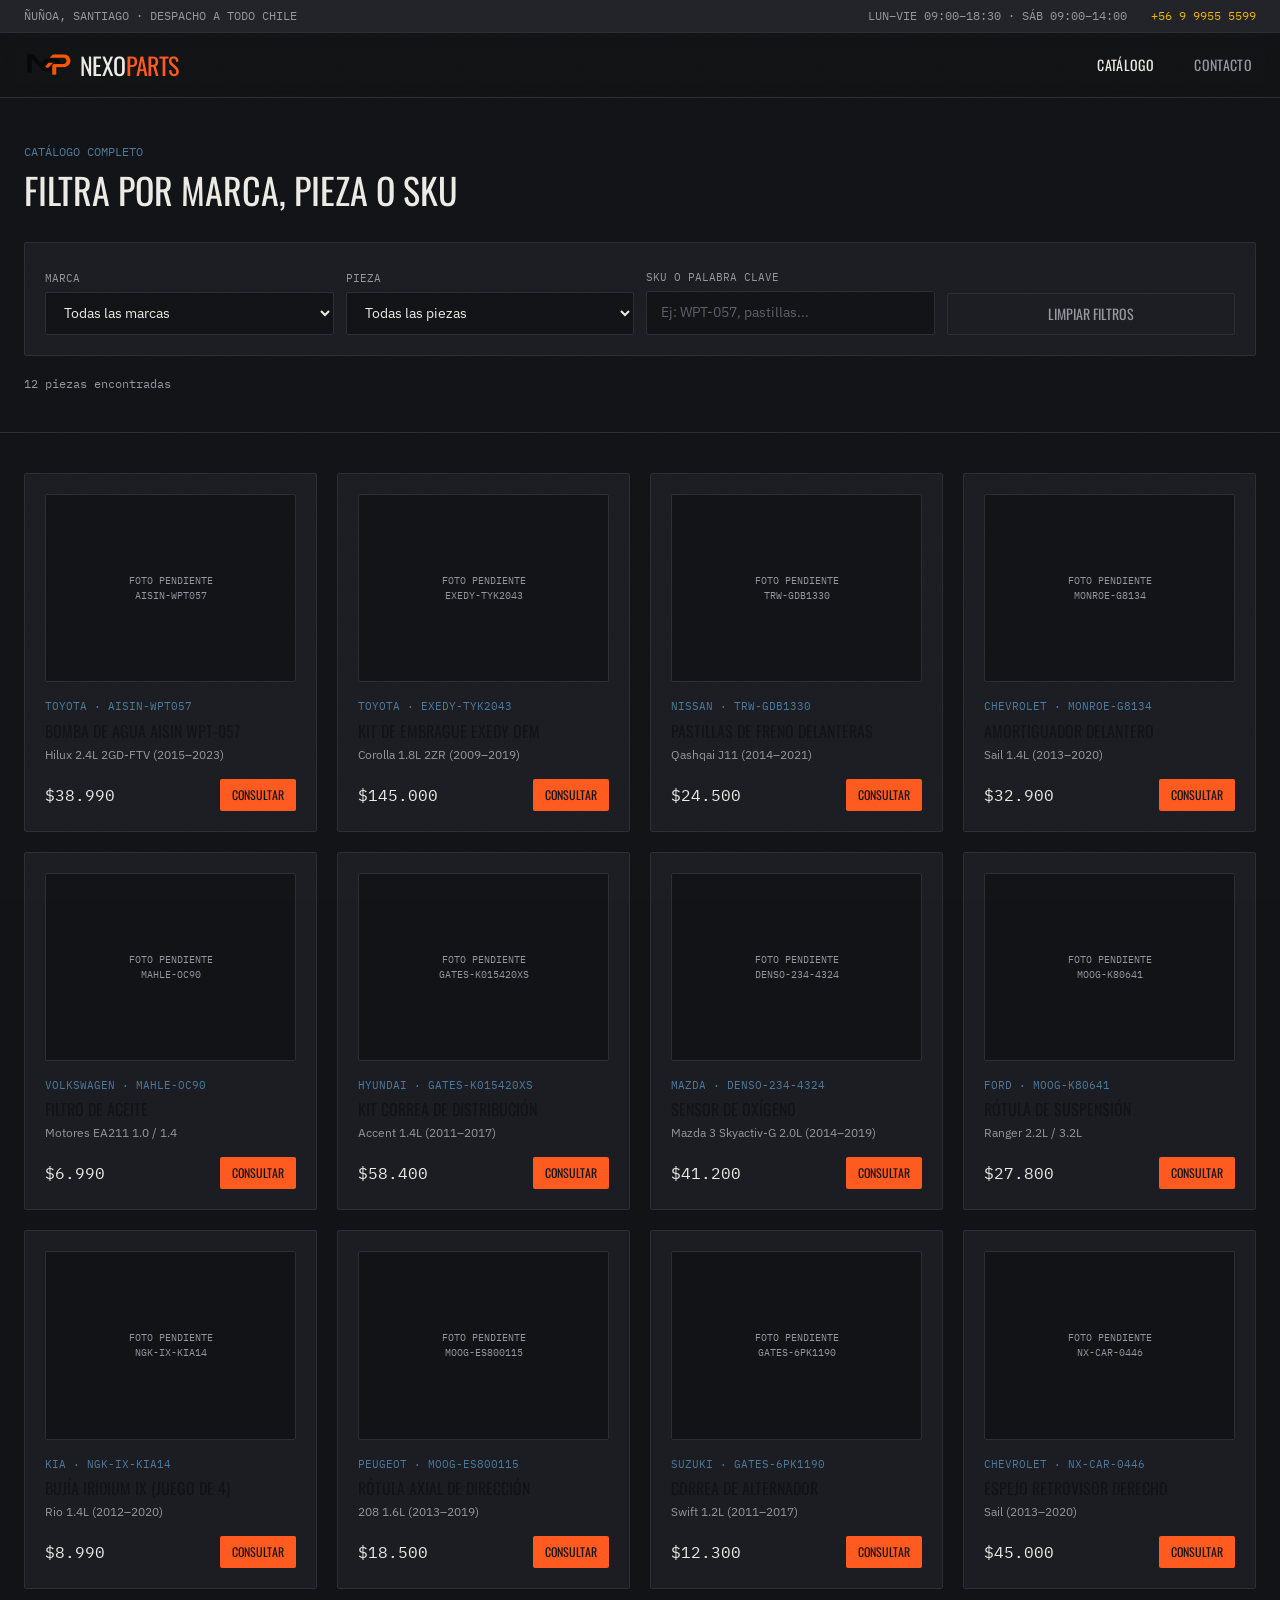
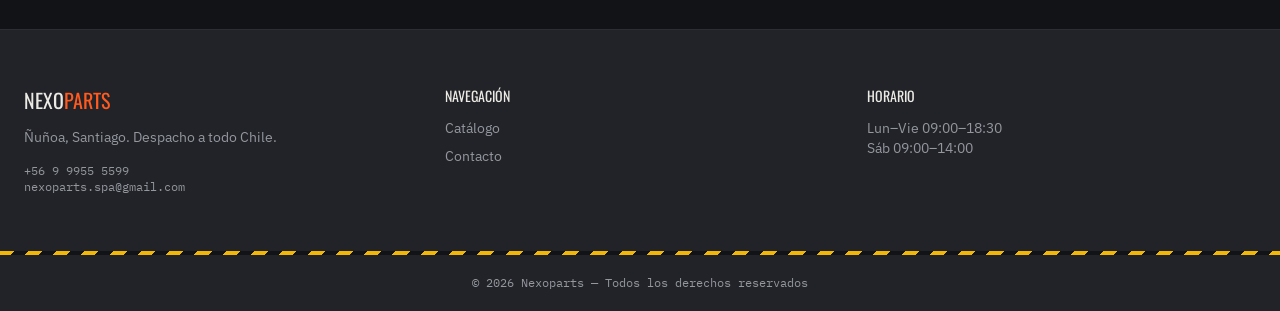
==== commit c82b1472: "Add files via upload" ====
--- a/catalogo.html
+++ b/catalogo.html
@@ -8,7 +8,7 @@
 <link rel="preconnect" href="https://fonts.gstatic.com" crossorigin>
 <link href="https://fonts.googleapis.com/css2?family=Oswald:wght@400;500;600;700&family=IBM+Plex+Sans:wght@400;500;600;700&family=IBM+Plex+Mono:wght@400;500;600&display=swap" rel="stylesheet">
 <link rel="stylesheet" href="styles.css">
-<link rel="icon" type="image/svg+xml" href="images/logo.svg">
+<link rel="icon" type="image/png" href="images/logo.png">
 </head>
 <body class="font-body bg-base text-ink antialiased">
 <div class="grain"></div>
@@ -27,7 +27,7 @@
 <header class="sticky top-0 z-50 bg-base/95 backdrop-blur border-b border-line">
   <div class="max-w-7xl mx-auto px-6 h-16 flex items-center justify-between">
     <a href="index.html" class="flex items-center gap-2">
-      <img src="images/logo.svg" alt="Nexoparts" class="h-8 w-auto">
+      <img src="images/logo.png" alt="Nexoparts" class="h-8 w-auto">
       <span class="font-display font-700 text-2xl tracking-tight text-ink">NEXO<span class="text-orange">PARTS</span></span>
     </a>
     <nav class="hidden md:flex items-center gap-8 font-display uppercase text-sm tracking-wide text-mute">
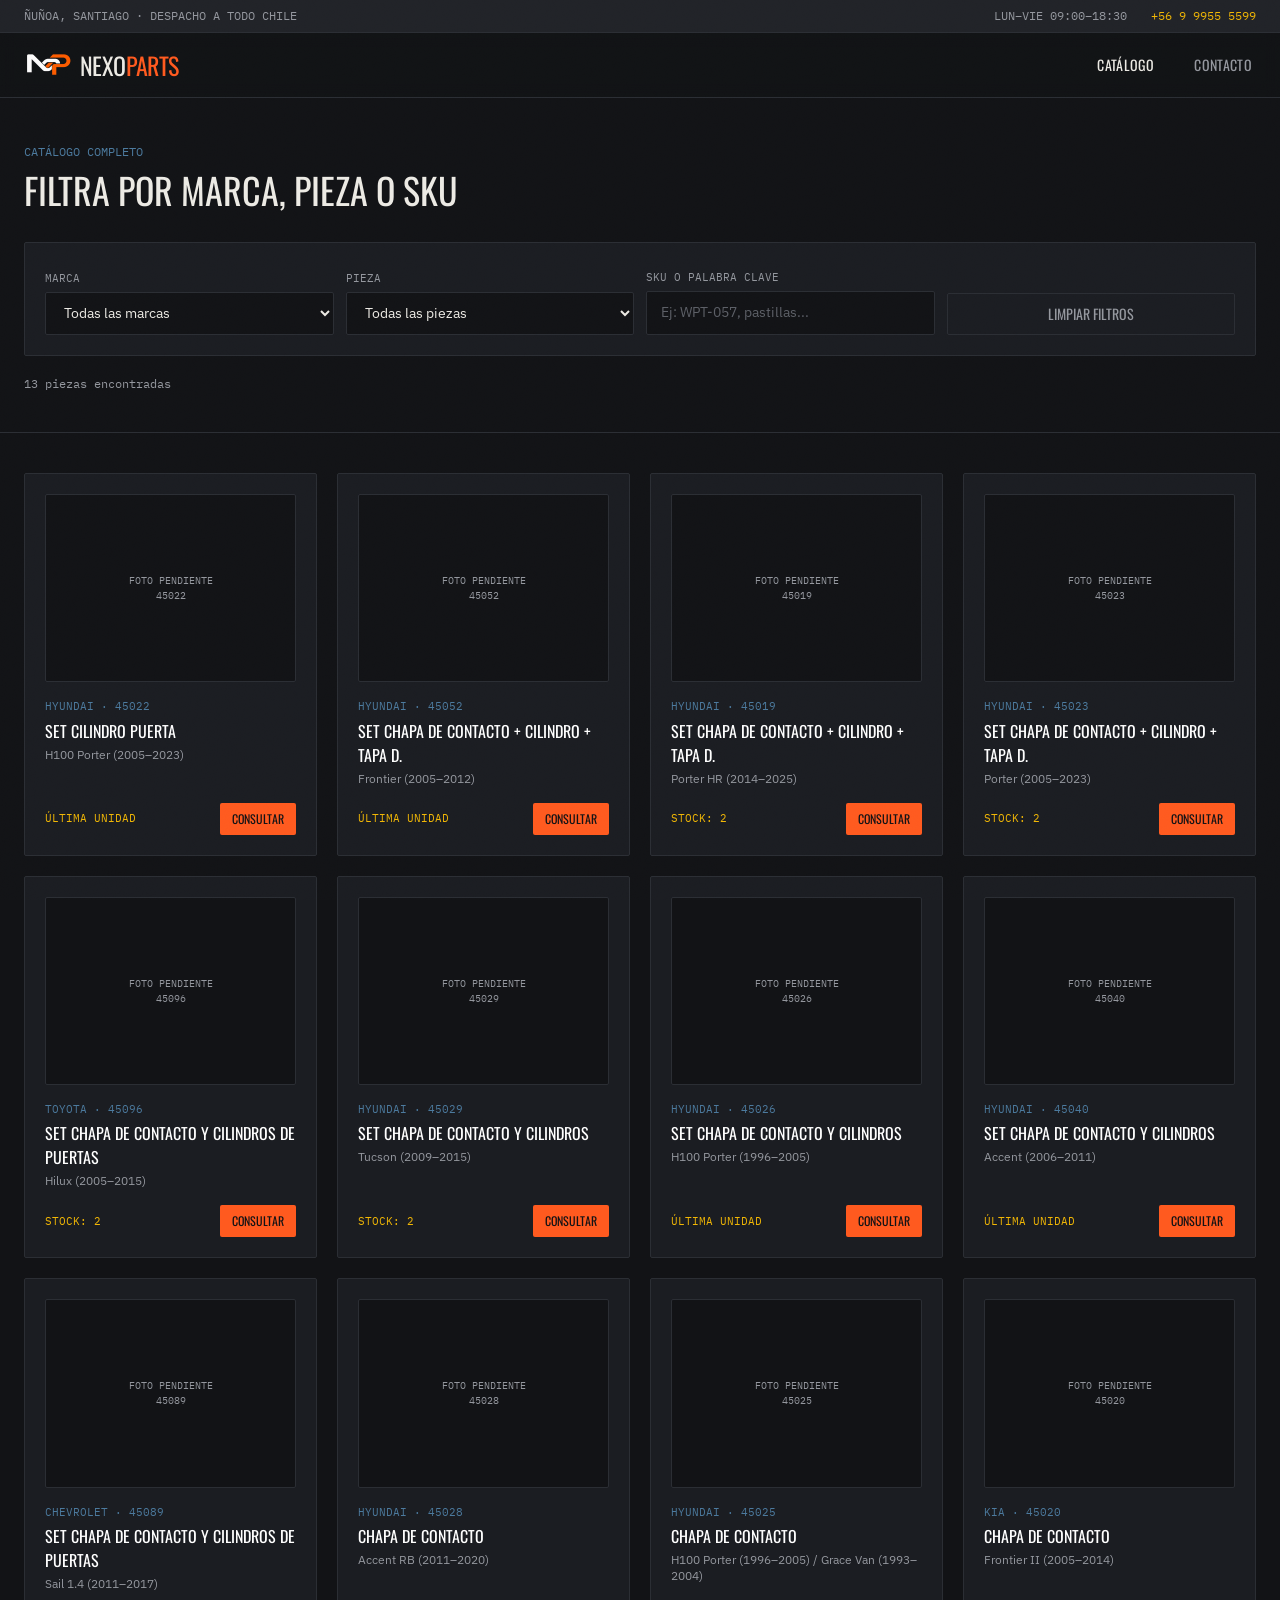
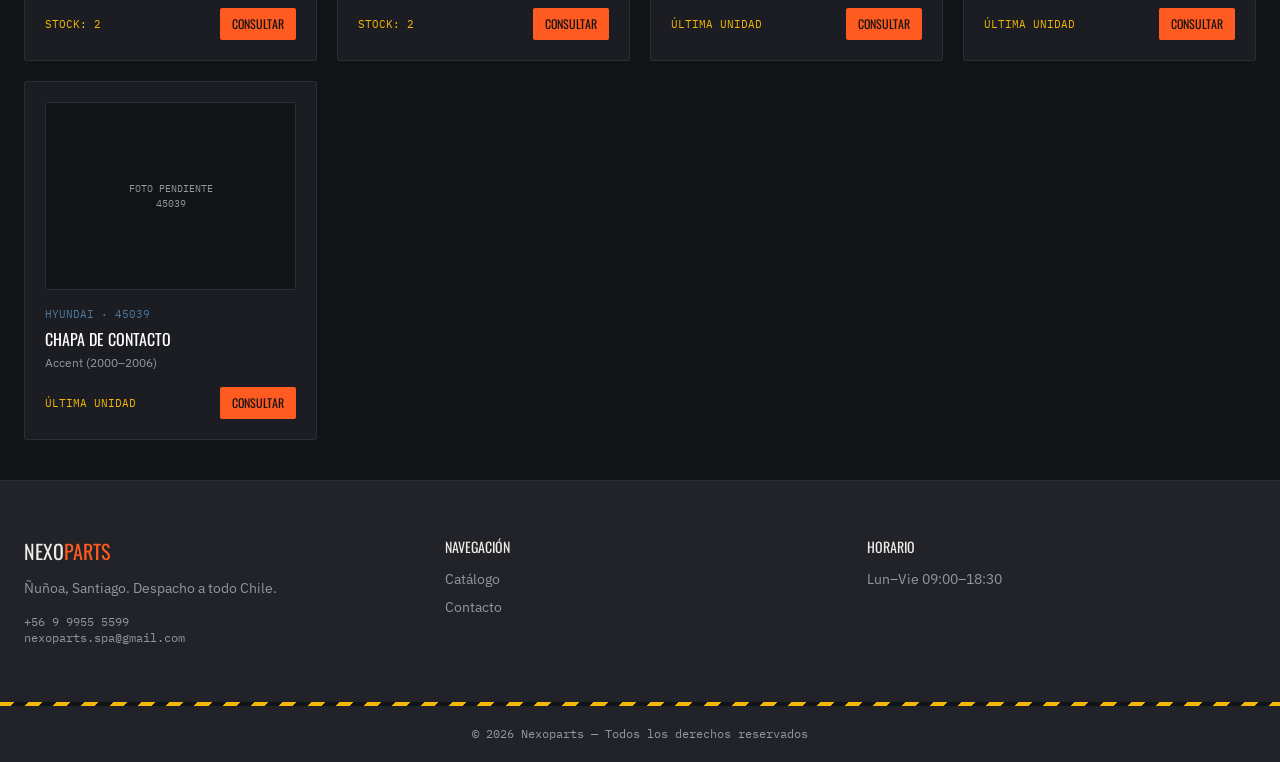
==== commit 9ca9a6c9: "Add files via upload" ====
--- a/catalogo.html
+++ b/catalogo.html
@@ -18,7 +18,7 @@
   <div class="max-w-7xl mx-auto px-6 py-2 flex items-center justify-between text-mute font-mono">
     <span>ÑUÑOA, SANTIAGO · DESPACHO A TODO CHILE</span>
     <div class="flex items-center gap-6">
-      <span>LUN–VIE 09:00–18:30 · SÁB 09:00–14:00</span>
+      <span>LUN–VIE 09:00–18:30</span>
       <a href="tel:+56999555599" class="text-hazard hover:text-orange">+56 9 9955 5599</a>
     </div>
   </div>
@@ -102,7 +102,7 @@
     </div>
     <div>
       <p class="font-display uppercase text-sm text-ink mb-3">Horario</p>
-      <p class="text-sm text-mute">Lun–Vie 09:00–18:30<br>Sáb 09:00–14:00</p>
+      <p class="text-sm text-mute">Lun–Vie 09:00–18:30</p>
     </div>
   </div>
   <div class="hazard-strip h-1"></div>
@@ -120,7 +120,6 @@
   const grid = document.getElementById('catalogGrid');
   const emptyState = document.getElementById('emptyState');
   const resultsCount = document.getElementById('resultsCount');
-  const fmt = n => n.toLocaleString('es-CL');
 
   NEXOPARTS_BRANDS.forEach(b => {
     const opt = document.createElement('option');
@@ -165,14 +164,15 @@
       <div class="part-card bg-surface border border-line rounded-sm p-5 flex flex-col">
         <div class="aspect-[4/3] bg-base rounded-sm border border-line mb-4 flex items-center justify-center overflow-hidden relative">
           <img src="${p.img}" alt="${p.name}" class="w-full h-full object-cover"
+               onmouseenter="this.src='${p.img2}'" onmouseleave="this.src='${p.img}'"
                onerror="this.style.display='none'; this.nextElementSibling.style.display='flex';">
           <div style="display:none" class="w-full h-full items-center justify-center text-mute font-mono text-[10px] uppercase text-center px-2">Foto pendiente<br>${p.sku}</div>
         </div>
         <span class="font-mono text-[11px] text-steel">${p.brand.toUpperCase()} · ${p.sku}</span>
-        <h3 class="font-display uppercase text-base mt-1">${p.name}</h3>
+        <h3 class="font-display uppercase text-base mt-1 text-white">${p.name}</h3>
         <p class="text-mute text-xs mt-1">${p.fits}</p>
         <div class="mt-auto pt-4 flex items-center justify-between gap-2">
-          <span class="font-mono text-ink">$${fmt(p.price)}</span>
+          <span class="font-mono text-[11px] text-hazard uppercase">${p.stock === 1 ? 'Última unidad' : 'Stock: ' + p.stock}</span>
           <a href="${waLink(p)}" target="_blank" rel="noopener" class="btn-primary bg-orange text-base font-display uppercase text-xs font-600 px-3 py-2 rounded-sm whitespace-nowrap">Consultar</a>
         </div>
       </div>
--- a/styles.css
+++ b/styles.css
@@ -1 +1 @@
-*,:after,:before{--tw-border-spacing-x:0;--tw-border-spacing-y:0;--tw-translate-x:0;--tw-translate-y:0;--tw-rotate:0;--tw-skew-x:0;--tw-skew-y:0;--tw-scale-x:1;--tw-scale-y:1;--tw-pan-x: ;--tw-pan-y: ;--tw-pinch-zoom: ;--tw-scroll-snap-strictness:proximity;--tw-gradient-from-position: ;--tw-gradient-via-position: ;--tw-gradient-to-position: ;--tw-ordinal: ;--tw-slashed-zero: ;--tw-numeric-figure: ;--tw-numeric-spacing: ;--tw-numeric-fraction: ;--tw-ring-inset: ;--tw-ring-offset-width:0px;--tw-ring-offset-color:#fff;--tw-ring-color:rgba(59,130,246,.5);--tw-ring-offset-shadow:0 0 #0000;--tw-ring-shadow:0 0 #0000;--tw-shadow:0 0 #0000;--tw-shadow-colored:0 0 #0000;--tw-blur: ;--tw-brightness: ;--tw-contrast: ;--tw-grayscale: ;--tw-hue-rotate: ;--tw-invert: ;--tw-saturate: ;--tw-sepia: ;--tw-drop-shadow: ;--tw-backdrop-blur: ;--tw-backdrop-brightness: ;--tw-backdrop-contrast: ;--tw-backdrop-grayscale: ;--tw-backdrop-hue-rotate: ;--tw-backdrop-invert: ;--tw-backdrop-opacity: ;--tw-backdrop-saturate: ;--tw-backdrop-sepia: ;--tw-contain-size: ;--tw-contain-layout: ;--tw-contain-paint: ;--tw-contain-style: }::backdrop{--tw-border-spacing-x:0;--tw-border-spacing-y:0;--tw-translate-x:0;--tw-translate-y:0;--tw-rotate:0;--tw-skew-x:0;--tw-skew-y:0;--tw-scale-x:1;--tw-scale-y:1;--tw-pan-x: ;--tw-pan-y: ;--tw-pinch-zoom: ;--tw-scroll-snap-strictness:proximity;--tw-gradient-from-position: ;--tw-gradient-via-position: ;--tw-gradient-to-position: ;--tw-ordinal: ;--tw-slashed-zero: ;--tw-numeric-figure: ;--tw-numeric-spacing: ;--tw-numeric-fraction: ;--tw-ring-inset: ;--tw-ring-offset-width:0px;--tw-ring-offset-color:#fff;--tw-ring-color:rgba(59,130,246,.5);--tw-ring-offset-shadow:0 0 #0000;--tw-ring-shadow:0 0 #0000;--tw-shadow:0 0 #0000;--tw-shadow-colored:0 0 #0000;--tw-blur: ;--tw-brightness: ;--tw-contrast: ;--tw-grayscale: ;--tw-hue-rotate: ;--tw-invert: ;--tw-saturate: ;--tw-sepia: ;--tw-drop-shadow: ;--tw-backdrop-blur: ;--tw-backdrop-brightness: ;--tw-backdrop-contrast: ;--tw-backdrop-grayscale: ;--tw-backdrop-hue-rotate: ;--tw-backdrop-invert: ;--tw-backdrop-opacity: ;--tw-backdrop-saturate: ;--tw-backdrop-sepia: ;--tw-contain-size: ;--tw-contain-layout: ;--tw-contain-paint: ;--tw-contain-style: }/*! tailwindcss v3.4.19 | MIT License | https://tailwindcss.com*/*,:after,:before{box-sizing:border-box;border:0 solid #e5e7eb}:after,:before{--tw-content:""}:host,html{line-height:1.5;-webkit-text-size-adjust:100%;-moz-tab-size:4;-o-tab-size:4;tab-size:4;font-family:ui-sans-serif,system-ui,sans-serif,Apple Color Emoji,Segoe UI Emoji,Segoe UI Symbol,Noto Color Emoji;font-feature-settings:normal;font-variation-settings:normal;-webkit-tap-highlight-color:transparent}body{margin:0;line-height:inherit}hr{height:0;color:inherit;border-top-width:1px}abbr:where([title]){-webkit-text-decoration:underline dotted;text-decoration:underline dotted}h1,h2,h3,h4,h5,h6{font-size:inherit;font-weight:inherit}a{color:inherit;text-decoration:inherit}b,strong{font-weight:bolder}code,kbd,pre,samp{font-family:IBM Plex Mono,monospace;font-feature-settings:normal;font-variation-settings:normal;font-size:1em}small{font-size:80%}sub,sup{font-size:75%;line-height:0;position:relative;vertical-align:baseline}sub{bottom:-.25em}sup{top:-.5em}table{text-indent:0;border-color:inherit;border-collapse:collapse}button,input,optgroup,select,textarea{font-family:inherit;font-feature-settings:inherit;font-variation-settings:inherit;font-size:100%;font-weight:inherit;line-height:inherit;letter-spacing:inherit;color:inherit;margin:0;padding:0}button,select{text-transform:none}button,input:where([type=button]),input:where([type=reset]),input:where([type=submit]){-webkit-appearance:button;background-color:transparent;background-image:none}:-moz-focusring{outline:auto}:-moz-ui-invalid{box-shadow:none}progress{vertical-align:baseline}::-webkit-inner-spin-button,::-webkit-outer-spin-button{height:auto}[type=search]{-webkit-appearance:textfield;outline-offset:-2px}::-webkit-search-decoration{-webkit-appearance:none}::-webkit-file-upload-button{-webkit-appearance:button;font:inherit}summary{display:list-item}blockquote,dd,dl,figure,h1,h2,h3,h4,h5,h6,hr,p,pre{margin:0}fieldset{margin:0}fieldset,legend{padding:0}menu,ol,ul{list-style:none;margin:0;padding:0}dialog{padding:0}textarea{resize:vertical}input::-moz-placeholder,textarea::-moz-placeholder{opacity:1;color:#9ca3af}input::placeholder,textarea::placeholder{opacity:1;color:#9ca3af}[role=button],button{cursor:pointer}:disabled{cursor:default}audio,canvas,embed,iframe,img,object,svg,video{display:block;vertical-align:middle}img,video{max-width:100%;height:auto}[hidden]:where(:not([hidden=until-found])){display:none}.relative{position:relative}.sticky{position:sticky}.top-0{top:0}.z-50{z-index:50}.mx-auto{margin-left:auto;margin-right:auto}.mb-10{margin-bottom:2.5rem}.mb-2{margin-bottom:.5rem}.mb-3{margin-bottom:.75rem}.mb-4{margin-bottom:1rem}.mb-8{margin-bottom:2rem}.mt-1{margin-top:.25rem}.mt-10{margin-top:2.5rem}.mt-2{margin-top:.5rem}.mt-3{margin-top:.75rem}.mt-4{margin-top:1rem}.mt-5{margin-top:1.25rem}.mt-6{margin-top:1.5rem}.mt-8{margin-top:2rem}.mt-auto{margin-top:auto}.block{display:block}.inline-block{display:inline-block}.flex{display:flex}.inline-flex{display:inline-flex}.grid{display:grid}.hidden{display:none}.aspect-\[4\/3\]{aspect-ratio:4/3}.h-1{height:.25rem}.h-1\.5{height:.375rem}.h-16{height:4rem}.h-8{height:2rem}.h-auto{height:auto}.h-full{height:100%}.w-auto{width:auto}.w-full{width:100%}.max-w-7xl{max-width:80rem}.max-w-xl{max-width:36rem}.max-w-xs{max-width:20rem}.grid-cols-1{grid-template-columns:repeat(1,minmax(0,1fr))}.grid-cols-2{grid-template-columns:repeat(2,minmax(0,1fr))}.flex-col{flex-direction:column}.items-start{align-items:flex-start}.items-end{align-items:flex-end}.items-center{align-items:center}.justify-center{justify-content:center}.justify-between{justify-content:space-between}.gap-10{gap:2.5rem}.gap-12{gap:3rem}.gap-16{gap:4rem}.gap-2{gap:.5rem}.gap-3{gap:.75rem}.gap-4{gap:1rem}.gap-5{gap:1.25rem}.gap-6{gap:1.5rem}.gap-8{gap:2rem}.space-y-2>:not([hidden])~:not([hidden]){--tw-space-y-reverse:0;margin-top:calc(.5rem*(1 - var(--tw-space-y-reverse)));margin-bottom:calc(.5rem*var(--tw-space-y-reverse))}.space-y-4>:not([hidden])~:not([hidden]){--tw-space-y-reverse:0;margin-top:calc(1rem*(1 - var(--tw-space-y-reverse)));margin-bottom:calc(1rem*var(--tw-space-y-reverse))}.overflow-hidden{overflow:hidden}.whitespace-nowrap{white-space:nowrap}.rounded{border-radius:.25rem}.rounded-sm{border-radius:.125rem}.border{border-width:1px}.border-b{border-bottom-width:1px}.border-t{border-top-width:1px}.border-line{--tw-border-opacity:1;border-color:rgb(43 46 52/var(--tw-border-opacity,1))}.bg-base{--tw-bg-opacity:1;background-color:rgb(18 19 22/var(--tw-bg-opacity,1))}.bg-base\/95{background-color:rgba(18,19,22,.95)}.bg-hazard{--tw-bg-opacity:1;background-color:rgb(242 183 5/var(--tw-bg-opacity,1))}.bg-orange{--tw-bg-opacity:1;background-color:rgb(255 90 31/var(--tw-bg-opacity,1))}.bg-surface{--tw-bg-opacity:1;background-color:rgb(27 29 34/var(--tw-bg-opacity,1))}.bg-surface2{--tw-bg-opacity:1;background-color:rgb(33 35 40/var(--tw-bg-opacity,1))}.object-cover{-o-object-fit:cover;object-fit:cover}.p-1{padding:.25rem}.p-4{padding:1rem}.p-5{padding:1.25rem}.p-6{padding:1.5rem}.px-1{padding-left:.25rem;padding-right:.25rem}.px-2{padding-left:.5rem;padding-right:.5rem}.px-3{padding-left:.75rem;padding-right:.75rem}.px-4{padding-left:1rem;padding-right:1rem}.px-5{padding-left:1.25rem;padding-right:1.25rem}.px-6{padding-left:1.5rem;padding-right:1.5rem}.px-8{padding-left:2rem;padding-right:2rem}.py-1{padding-top:.25rem;padding-bottom:.25rem}.py-1\.5{padding-top:.375rem;padding-bottom:.375rem}.py-10{padding-top:2.5rem;padding-bottom:2.5rem}.py-14{padding-top:3.5rem;padding-bottom:3.5rem}.py-16{padding-top:4rem;padding-bottom:4rem}.py-2{padding-top:.5rem;padding-bottom:.5rem}.py-2\.5{padding-top:.625rem;padding-bottom:.625rem}.py-3{padding-top:.75rem;padding-bottom:.75rem}.py-5{padding-top:1.25rem;padding-bottom:1.25rem}.py-6{padding-top:1.5rem;padding-bottom:1.5rem}.pr-16{padding-right:4rem}.pt-4{padding-top:1rem}.text-center{text-align:center}.font-body{font-family:IBM Plex Sans,sans-serif}.font-display{font-family:Oswald,sans-serif}.font-mono{font-family:IBM Plex Mono,monospace}.text-2xl{font-size:1.5rem;line-height:2rem}.text-3xl{font-size:1.875rem;line-height:2.25rem}.text-4xl{font-size:2.25rem;line-height:2.5rem}.text-\[10px\]{font-size:10px}.text-\[11px\]{font-size:11px}.text-base{font-size:1rem;line-height:1.5rem}.text-lg{font-size:1.125rem;line-height:1.75rem}.text-sm{font-size:.875rem;line-height:1.25rem}.text-xl{font-size:1.25rem;line-height:1.75rem}.text-xs{font-size:.75rem;line-height:1rem}.uppercase{text-transform:uppercase}.leading-\[0\.95\]{line-height:.95}.leading-tight{line-height:1.25}.tracking-tight{letter-spacing:-.025em}.tracking-wide{letter-spacing:.025em}.tracking-widest{letter-spacing:.1em}.text-base{--tw-text-opacity:1;color:rgb(18 19 22/var(--tw-text-opacity,1))}.text-hazard{--tw-text-opacity:1;color:rgb(242 183 5/var(--tw-text-opacity,1))}.text-ink{--tw-text-opacity:1;color:rgb(236 234 228/var(--tw-text-opacity,1))}.text-mute{--tw-text-opacity:1;color:rgb(148 151 158/var(--tw-text-opacity,1))}.text-orange{--tw-text-opacity:1;color:rgb(255 90 31/var(--tw-text-opacity,1))}.text-steel{--tw-text-opacity:1;color:rgb(76 122 158/var(--tw-text-opacity,1))}.antialiased{-webkit-font-smoothing:antialiased;-moz-osx-font-smoothing:grayscale}.filter{filter:var(--tw-blur) var(--tw-brightness) var(--tw-contrast) var(--tw-grayscale) var(--tw-hue-rotate) var(--tw-invert) var(--tw-saturate) var(--tw-sepia) var(--tw-drop-shadow)}.backdrop-blur{--tw-backdrop-blur:blur(8px);-webkit-backdrop-filter:var(--tw-backdrop-blur) var(--tw-backdrop-brightness) var(--tw-backdrop-contrast) var(--tw-backdrop-grayscale) var(--tw-backdrop-hue-rotate) var(--tw-backdrop-invert) var(--tw-backdrop-opacity) var(--tw-backdrop-saturate) var(--tw-backdrop-sepia);backdrop-filter:var(--tw-backdrop-blur) var(--tw-backdrop-brightness) var(--tw-backdrop-contrast) var(--tw-backdrop-grayscale) var(--tw-backdrop-hue-rotate) var(--tw-backdrop-invert) var(--tw-backdrop-opacity) var(--tw-backdrop-saturate) var(--tw-backdrop-sepia)}:root{scroll-behavior:smooth}*{-webkit-tap-highlight-color:transparent}body{background-color:#121316}.grain{position:fixed;inset:0;pointer-events:none;z-index:60;opacity:.035;mix-blend-mode:overlay;background-image:url("data:image/svg+xml;charset=utf-8,%3Csvg xmlns='http://www.w3.org/2000/svg' width='120' height='120'%3E%3Cfilter id='a'%3E%3CfeTurbulence baseFrequency='.9' numOctaves='2' stitchTiles='stitch' type='fractalNoise'/%3E%3C/filter%3E%3Crect width='100%25' height='100%25' filter='url(%23a)'/%3E%3C/svg%3E")}.hazard-strip{background-image:repeating-linear-gradient(135deg,#f2b705,#f2b705 10px,#121316 0,#121316 20px)}.plate{position:relative;background:linear-gradient(155deg,hsla(0,0%,100%,.05),hsla(0,0%,100%,0) 40%),linear-gradient(#1b1d22,#1b1d22);border:1px solid #2b2e34}.plate .rivet-bl,.plate .rivet-br,.plate .rivet-tl,.plate .rivet-tr{content:"";position:absolute;width:8px;height:8px;border-radius:9999px;background:radial-gradient(circle at 35% 30%,#55585f,#17181b 70%);box-shadow:0 0 0 1px rgba(0,0,0,.6),inset 0 0 2px hsla(0,0%,100%,.15)}.plate .rivet-tl{top:10px;left:10px}.plate .rivet-tr{top:10px;right:10px}.plate .rivet-bl{bottom:10px;left:10px}.plate .rivet-br{bottom:10px;right:10px}.part-card{transition:transform .25s ease,box-shadow .25s ease,border-color .25s ease,background-color .25s ease}.part-card:hover{transform:translateY(-4px);background-color:#212328;box-shadow:0 18px 40px -18px rgba(0,0,0,.6),inset 0 0 0 1px #ff5a1f,0 0 32px -8px rgba(255,90,31,.25);border-color:#ff5a1f}.btn-primary{transition:transform .15s ease,box-shadow .15s ease,filter .15s ease}.btn-primary:hover{transform:translateY(-2px);box-shadow:0 10px 24px -8px rgba(255,90,31,.55);filter:brightness(1.08)}.btn-primary:active{transform:translateY(0)}.glow-hover{transition:background-color .2s ease,box-shadow .2s ease,color .2s ease}.glow-hover:hover{background-color:hsla(0,0%,100%,.045);box-shadow:inset 0 0 0 1px rgba(255,90,31,.35),0 0 24px -6px rgba(255,90,31,.2)}.link-underline{position:relative;transition:color .2s ease}.link-underline:after{content:"";position:absolute;left:0;bottom:-3px;height:1px;width:0;background:#ff5a1f;transition:width .2s ease}.link-underline:hover:after{width:100%}.link-underline:hover{text-shadow:0 0 18px rgba(255,90,31,.35)}.marquee-wrap{overflow:hidden}.marquee-track{display:flex;width:-moz-max-content;width:max-content;animation:scrollx 30s linear infinite}.marquee-wrap:hover .marquee-track{animation-play-state:paused}@keyframes scrollx{0%{transform:translateX(0)}to{transform:translateX(-50%)}}.vin-input{caret-color:#ff5a1f}.vin-input::-moz-placeholder{color:#5c5f66}.vin-input::placeholder{color:#5c5f66}a:focus-visible,button:focus-visible,input:focus-visible,select:focus-visible{outline:2px solid #ff5a1f;outline-offset:2px}@media (prefers-reduced-motion:reduce){.marquee-track{animation:none}.btn-primary,.part-card{transition:none}}.spotlight{position:fixed;inset:0;z-index:5;pointer-events:none;opacity:0;transition:opacity .4s ease;background:radial-gradient(650px circle at var(--x,50%) var(--y,50%),rgba(255,90,31,.09),rgba(76,122,158,.05) 35%,transparent 60%);mix-blend-mode:screen}.blueprint-grid{background-image:linear-gradient(#2b2e34 1px,transparent 0),linear-gradient(90deg,#2b2e34 1px,transparent 0);background-size:24px 24px}.field{width:100%;background-color:#121316;border:1px solid #2b2e34;border-radius:2px;padding:.65rem .9rem;font-size:.875rem;color:#eceae4;transition:border-color .2s ease,box-shadow .2s ease}.field:focus{border-color:#ff5a1f;outline:none;box-shadow:0 0 0 3px rgba(255,90,31,.15)}.field::-moz-placeholder{color:#5c5f66}.field::placeholder{color:#5c5f66}.hover\:text-ink:hover{--tw-text-opacity:1;color:rgb(236 234 228/var(--tw-text-opacity,1))}.hover\:text-orange:hover{--tw-text-opacity:1;color:rgb(255 90 31/var(--tw-text-opacity,1))}@media (min-width:640px){.sm\:col-span-2{grid-column:span 2/span 2}.sm\:block{display:block}.sm\:flex{display:flex}.sm\:w-auto{width:auto}.sm\:grid-cols-2{grid-template-columns:repeat(2,minmax(0,1fr))}.sm\:grid-cols-3{grid-template-columns:repeat(3,minmax(0,1fr))}.sm\:grid-cols-4{grid-template-columns:repeat(4,minmax(0,1fr))}.sm\:flex-row{flex-direction:row}.sm\:items-end{align-items:flex-end}.sm\:justify-between{justify-content:space-between}.sm\:p-5{padding:1.25rem}.sm\:p-8{padding:2rem}.sm\:text-3xl{font-size:1.875rem;line-height:2.25rem}.sm\:text-4xl{font-size:2.25rem;line-height:2.5rem}.sm\:text-5xl{font-size:3rem;line-height:1}.sm\:text-lg{font-size:1.125rem;line-height:1.75rem}.sm\:text-xl{font-size:1.25rem;line-height:1.75rem}}@media (min-width:768px){.md\:flex{display:flex}.md\:hidden{display:none}.md\:grid-cols-3{grid-template-columns:repeat(3,minmax(0,1fr))}.md\:py-24{padding-top:6rem;padding-bottom:6rem}}@media (min-width:1024px){.lg\:col-span-5{grid-column:span 5/span 5}.lg\:col-span-7{grid-column:span 7/span 7}.lg\:aspect-\[6\/5\]{aspect-ratio:6/5}.lg\:grid-cols-12{grid-template-columns:repeat(12,minmax(0,1fr))}.lg\:grid-cols-4{grid-template-columns:repeat(4,minmax(0,1fr))}.lg\:text-6xl{font-size:3.75rem;line-height:1}}+*,:after,:before{--tw-border-spacing-x:0;--tw-border-spacing-y:0;--tw-translate-x:0;--tw-translate-y:0;--tw-rotate:0;--tw-skew-x:0;--tw-skew-y:0;--tw-scale-x:1;--tw-scale-y:1;--tw-pan-x: ;--tw-pan-y: ;--tw-pinch-zoom: ;--tw-scroll-snap-strictness:proximity;--tw-gradient-from-position: ;--tw-gradient-via-position: ;--tw-gradient-to-position: ;--tw-ordinal: ;--tw-slashed-zero: ;--tw-numeric-figure: ;--tw-numeric-spacing: ;--tw-numeric-fraction: ;--tw-ring-inset: ;--tw-ring-offset-width:0px;--tw-ring-offset-color:#fff;--tw-ring-color:rgba(59,130,246,.5);--tw-ring-offset-shadow:0 0 #0000;--tw-ring-shadow:0 0 #0000;--tw-shadow:0 0 #0000;--tw-shadow-colored:0 0 #0000;--tw-blur: ;--tw-brightness: ;--tw-contrast: ;--tw-grayscale: ;--tw-hue-rotate: ;--tw-invert: ;--tw-saturate: ;--tw-sepia: ;--tw-drop-shadow: ;--tw-backdrop-blur: ;--tw-backdrop-brightness: ;--tw-backdrop-contrast: ;--tw-backdrop-grayscale: ;--tw-backdrop-hue-rotate: ;--tw-backdrop-invert: ;--tw-backdrop-opacity: ;--tw-backdrop-saturate: ;--tw-backdrop-sepia: ;--tw-contain-size: ;--tw-contain-layout: ;--tw-contain-paint: ;--tw-contain-style: }::backdrop{--tw-border-spacing-x:0;--tw-border-spacing-y:0;--tw-translate-x:0;--tw-translate-y:0;--tw-rotate:0;--tw-skew-x:0;--tw-skew-y:0;--tw-scale-x:1;--tw-scale-y:1;--tw-pan-x: ;--tw-pan-y: ;--tw-pinch-zoom: ;--tw-scroll-snap-strictness:proximity;--tw-gradient-from-position: ;--tw-gradient-via-position: ;--tw-gradient-to-position: ;--tw-ordinal: ;--tw-slashed-zero: ;--tw-numeric-figure: ;--tw-numeric-spacing: ;--tw-numeric-fraction: ;--tw-ring-inset: ;--tw-ring-offset-width:0px;--tw-ring-offset-color:#fff;--tw-ring-color:rgba(59,130,246,.5);--tw-ring-offset-shadow:0 0 #0000;--tw-ring-shadow:0 0 #0000;--tw-shadow:0 0 #0000;--tw-shadow-colored:0 0 #0000;--tw-blur: ;--tw-brightness: ;--tw-contrast: ;--tw-grayscale: ;--tw-hue-rotate: ;--tw-invert: ;--tw-saturate: ;--tw-sepia: ;--tw-drop-shadow: ;--tw-backdrop-blur: ;--tw-backdrop-brightness: ;--tw-backdrop-contrast: ;--tw-backdrop-grayscale: ;--tw-backdrop-hue-rotate: ;--tw-backdrop-invert: ;--tw-backdrop-opacity: ;--tw-backdrop-saturate: ;--tw-backdrop-sepia: ;--tw-contain-size: ;--tw-contain-layout: ;--tw-contain-paint: ;--tw-contain-style: }/*! tailwindcss v3.4.19 | MIT License | https://tailwindcss.com*/*,:after,:before{box-sizing:border-box;border:0 solid #e5e7eb}:after,:before{--tw-content:""}:host,html{line-height:1.5;-webkit-text-size-adjust:100%;-moz-tab-size:4;-o-tab-size:4;tab-size:4;font-family:ui-sans-serif,system-ui,sans-serif,Apple Color Emoji,Segoe UI Emoji,Segoe UI Symbol,Noto Color Emoji;font-feature-settings:normal;font-variation-settings:normal;-webkit-tap-highlight-color:transparent}body{margin:0;line-height:inherit}hr{height:0;color:inherit;border-top-width:1px}abbr:where([title]){-webkit-text-decoration:underline dotted;text-decoration:underline dotted}h1,h2,h3,h4,h5,h6{font-size:inherit;font-weight:inherit}a{color:inherit;text-decoration:inherit}b,strong{font-weight:bolder}code,kbd,pre,samp{font-family:IBM Plex Mono,monospace;font-feature-settings:normal;font-variation-settings:normal;font-size:1em}small{font-size:80%}sub,sup{font-size:75%;line-height:0;position:relative;vertical-align:baseline}sub{bottom:-.25em}sup{top:-.5em}table{text-indent:0;border-color:inherit;border-collapse:collapse}button,input,optgroup,select,textarea{font-family:inherit;font-feature-settings:inherit;font-variation-settings:inherit;font-size:100%;font-weight:inherit;line-height:inherit;letter-spacing:inherit;color:inherit;margin:0;padding:0}button,select{text-transform:none}button,input:where([type=button]),input:where([type=reset]),input:where([type=submit]){-webkit-appearance:button;background-color:transparent;background-image:none}:-moz-focusring{outline:auto}:-moz-ui-invalid{box-shadow:none}progress{vertical-align:baseline}::-webkit-inner-spin-button,::-webkit-outer-spin-button{height:auto}[type=search]{-webkit-appearance:textfield;outline-offset:-2px}::-webkit-search-decoration{-webkit-appearance:none}::-webkit-file-upload-button{-webkit-appearance:button;font:inherit}summary{display:list-item}blockquote,dd,dl,figure,h1,h2,h3,h4,h5,h6,hr,p,pre{margin:0}fieldset{margin:0}fieldset,legend{padding:0}menu,ol,ul{list-style:none;margin:0;padding:0}dialog{padding:0}textarea{resize:vertical}input::-moz-placeholder,textarea::-moz-placeholder{opacity:1;color:#9ca3af}input::placeholder,textarea::placeholder{opacity:1;color:#9ca3af}[role=button],button{cursor:pointer}:disabled{cursor:default}audio,canvas,embed,iframe,img,object,svg,video{display:block;vertical-align:middle}img,video{max-width:100%;height:auto}[hidden]:where(:not([hidden=until-found])){display:none}.relative{position:relative}.sticky{position:sticky}.top-0{top:0}.z-50{z-index:50}.-m-2{margin:-.5rem}.mx-auto{margin-left:auto;margin-right:auto}.mb-10{margin-bottom:2.5rem}.mb-2{margin-bottom:.5rem}.mb-3{margin-bottom:.75rem}.mb-4{margin-bottom:1rem}.mb-8{margin-bottom:2rem}.mt-1{margin-top:.25rem}.mt-10{margin-top:2.5rem}.mt-2{margin-top:.5rem}.mt-3{margin-top:.75rem}.mt-4{margin-top:1rem}.mt-5{margin-top:1.25rem}.mt-6{margin-top:1.5rem}.mt-8{margin-top:2rem}.mt-auto{margin-top:auto}.block{display:block}.inline-block{display:inline-block}.flex{display:flex}.inline-flex{display:inline-flex}.grid{display:grid}.hidden{display:none}.aspect-\[4\/3\]{aspect-ratio:4/3}.h-1{height:.25rem}.h-1\.5{height:.375rem}.h-16{height:4rem}.h-8{height:2rem}.h-auto{height:auto}.h-full{height:100%}.w-auto{width:auto}.w-full{width:100%}.max-w-7xl{max-width:80rem}.max-w-xl{max-width:36rem}.max-w-xs{max-width:20rem}.grid-cols-1{grid-template-columns:repeat(1,minmax(0,1fr))}.grid-cols-2{grid-template-columns:repeat(2,minmax(0,1fr))}.flex-col{flex-direction:column}.items-start{align-items:flex-start}.items-end{align-items:flex-end}.items-center{align-items:center}.justify-center{justify-content:center}.justify-between{justify-content:space-between}.gap-10{gap:2.5rem}.gap-12{gap:3rem}.gap-16{gap:4rem}.gap-2{gap:.5rem}.gap-3{gap:.75rem}.gap-4{gap:1rem}.gap-5{gap:1.25rem}.gap-6{gap:1.5rem}.gap-8{gap:2rem}.space-y-2>:not([hidden])~:not([hidden]){--tw-space-y-reverse:0;margin-top:calc(.5rem*(1 - var(--tw-space-y-reverse)));margin-bottom:calc(.5rem*var(--tw-space-y-reverse))}.space-y-4>:not([hidden])~:not([hidden]){--tw-space-y-reverse:0;margin-top:calc(1rem*(1 - var(--tw-space-y-reverse)));margin-bottom:calc(1rem*var(--tw-space-y-reverse))}.overflow-hidden{overflow:hidden}.whitespace-nowrap{white-space:nowrap}.rounded{border-radius:.25rem}.rounded-sm{border-radius:.125rem}.border{border-width:1px}.border-b{border-bottom-width:1px}.border-t{border-top-width:1px}.border-line{--tw-border-opacity:1;border-color:rgb(43 46 52/var(--tw-border-opacity,1))}.bg-base{--tw-bg-opacity:1;background-color:rgb(18 19 22/var(--tw-bg-opacity,1))}.bg-base\/95{background-color:rgba(18,19,22,.95)}.bg-hazard{--tw-bg-opacity:1;background-color:rgb(242 183 5/var(--tw-bg-opacity,1))}.bg-orange{--tw-bg-opacity:1;background-color:rgb(255 90 31/var(--tw-bg-opacity,1))}.bg-surface{--tw-bg-opacity:1;background-color:rgb(27 29 34/var(--tw-bg-opacity,1))}.bg-surface2{--tw-bg-opacity:1;background-color:rgb(33 35 40/var(--tw-bg-opacity,1))}.object-cover{-o-object-fit:cover;object-fit:cover}.p-1{padding:.25rem}.p-2{padding:.5rem}.p-4{padding:1rem}.p-5{padding:1.25rem}.p-6{padding:1.5rem}.px-1{padding-left:.25rem;padding-right:.25rem}.px-2{padding-left:.5rem;padding-right:.5rem}.px-3{padding-left:.75rem;padding-right:.75rem}.px-4{padding-left:1rem;padding-right:1rem}.px-5{padding-left:1.25rem;padding-right:1.25rem}.px-6{padding-left:1.5rem;padding-right:1.5rem}.px-8{padding-left:2rem;padding-right:2rem}.py-1{padding-top:.25rem;padding-bottom:.25rem}.py-1\.5{padding-top:.375rem;padding-bottom:.375rem}.py-10{padding-top:2.5rem;padding-bottom:2.5rem}.py-14{padding-top:3.5rem;padding-bottom:3.5rem}.py-16{padding-top:4rem;padding-bottom:4rem}.py-2{padding-top:.5rem;padding-bottom:.5rem}.py-2\.5{padding-top:.625rem;padding-bottom:.625rem}.py-3{padding-top:.75rem;padding-bottom:.75rem}.py-5{padding-top:1.25rem;padding-bottom:1.25rem}.py-6{padding-top:1.5rem;padding-bottom:1.5rem}.pr-16{padding-right:4rem}.pt-4{padding-top:1rem}.text-center{text-align:center}.font-body{font-family:IBM Plex Sans,sans-serif}.font-display{font-family:Oswald,sans-serif}.font-mono{font-family:IBM Plex Mono,monospace}.text-2xl{font-size:1.5rem;line-height:2rem}.text-3xl{font-size:1.875rem;line-height:2.25rem}.text-4xl{font-size:2.25rem;line-height:2.5rem}.text-\[10px\]{font-size:10px}.text-\[11px\]{font-size:11px}.text-base{font-size:1rem;line-height:1.5rem}.text-lg{font-size:1.125rem;line-height:1.75rem}.text-sm{font-size:.875rem;line-height:1.25rem}.text-xl{font-size:1.25rem;line-height:1.75rem}.text-xs{font-size:.75rem;line-height:1rem}.uppercase{text-transform:uppercase}.leading-\[0\.95\]{line-height:.95}.leading-tight{line-height:1.25}.tracking-tight{letter-spacing:-.025em}.tracking-wide{letter-spacing:.025em}.tracking-widest{letter-spacing:.1em}.text-base{--tw-text-opacity:1;color:rgb(18 19 22/var(--tw-text-opacity,1))}.text-hazard{--tw-text-opacity:1;color:rgb(242 183 5/var(--tw-text-opacity,1))}.text-ink{--tw-text-opacity:1;color:rgb(236 234 228/var(--tw-text-opacity,1))}.text-mute{--tw-text-opacity:1;color:rgb(148 151 158/var(--tw-text-opacity,1))}.text-orange{--tw-text-opacity:1;color:rgb(255 90 31/var(--tw-text-opacity,1))}.text-steel{--tw-text-opacity:1;color:rgb(76 122 158/var(--tw-text-opacity,1))}.text-white{--tw-text-opacity:1;color:rgb(255 255 255/var(--tw-text-opacity,1))}.antialiased{-webkit-font-smoothing:antialiased;-moz-osx-font-smoothing:grayscale}.filter{filter:var(--tw-blur) var(--tw-brightness) var(--tw-contrast) var(--tw-grayscale) var(--tw-hue-rotate) var(--tw-invert) var(--tw-saturate) var(--tw-sepia) var(--tw-drop-shadow)}.backdrop-blur{--tw-backdrop-blur:blur(8px);-webkit-backdrop-filter:var(--tw-backdrop-blur) var(--tw-backdrop-brightness) var(--tw-backdrop-contrast) var(--tw-backdrop-grayscale) var(--tw-backdrop-hue-rotate) var(--tw-backdrop-invert) var(--tw-backdrop-opacity) var(--tw-backdrop-saturate) var(--tw-backdrop-sepia);backdrop-filter:var(--tw-backdrop-blur) var(--tw-backdrop-brightness) var(--tw-backdrop-contrast) var(--tw-backdrop-grayscale) var(--tw-backdrop-hue-rotate) var(--tw-backdrop-invert) var(--tw-backdrop-opacity) var(--tw-backdrop-saturate) var(--tw-backdrop-sepia)}:root{scroll-behavior:smooth}*{-webkit-tap-highlight-color:transparent}body{background-color:#121316}.grain{position:fixed;inset:0;pointer-events:none;z-index:60;opacity:.035;mix-blend-mode:overlay;background-image:url("data:image/svg+xml;charset=utf-8,%3Csvg xmlns='http://www.w3.org/2000/svg' width='120' height='120'%3E%3Cfilter id='a'%3E%3CfeTurbulence baseFrequency='.9' numOctaves='2' stitchTiles='stitch' type='fractalNoise'/%3E%3C/filter%3E%3Crect width='100%25' height='100%25' filter='url(%23a)'/%3E%3C/svg%3E")}.hazard-strip{background-image:repeating-linear-gradient(135deg,#f2b705,#f2b705 10px,#121316 0,#121316 20px)}.plate{position:relative;background:linear-gradient(155deg,hsla(0,0%,100%,.05),hsla(0,0%,100%,0) 40%),linear-gradient(#1b1d22,#1b1d22);border:1px solid #2b2e34}.plate .rivet-bl,.plate .rivet-br,.plate .rivet-tl,.plate .rivet-tr{content:"";position:absolute;width:8px;height:8px;border-radius:9999px;background:radial-gradient(circle at 35% 30%,#55585f,#17181b 70%);box-shadow:0 0 0 1px rgba(0,0,0,.6),inset 0 0 2px hsla(0,0%,100%,.15)}.plate .rivet-tl{top:10px;left:10px}.plate .rivet-tr{top:10px;right:10px}.plate .rivet-bl{bottom:10px;left:10px}.plate .rivet-br{bottom:10px;right:10px}.part-card{transition:transform .25s ease,box-shadow .25s ease,border-color .25s ease,background-color .25s ease}.part-card:hover{transform:translateY(-4px);background-color:#212328;box-shadow:0 18px 40px -18px rgba(0,0,0,.6),inset 0 0 0 1px #ff5a1f,0 0 32px -8px rgba(255,90,31,.25);border-color:#ff5a1f}.btn-primary{transition:transform .15s ease,box-shadow .15s ease,filter .15s ease}.btn-primary:hover{transform:translateY(-2px);box-shadow:0 10px 24px -8px rgba(255,90,31,.55);filter:brightness(1.08)}.btn-primary:active{transform:translateY(0)}.glow-hover{transition:background-color .2s ease,box-shadow .2s ease,color .2s ease}.glow-hover:hover{background-color:hsla(0,0%,100%,.045);box-shadow:inset 0 0 0 1px rgba(255,90,31,.35),0 0 24px -6px rgba(255,90,31,.2)}.link-underline{position:relative;transition:color .2s ease}.link-underline:after{content:"";position:absolute;left:0;bottom:-3px;height:1px;width:0;background:#ff5a1f;transition:width .2s ease}.link-underline:hover:after{width:100%}.link-underline:hover{text-shadow:0 0 18px rgba(255,90,31,.35)}.marquee-wrap{overflow:hidden}.marquee-track{display:flex;width:-moz-max-content;width:max-content;animation:scrollx 30s linear infinite}.marquee-wrap:hover .marquee-track{animation-play-state:paused}@keyframes scrollx{0%{transform:translateX(0)}to{transform:translateX(-50%)}}.vin-input{caret-color:#ff5a1f}.vin-input::-moz-placeholder{color:#5c5f66}.vin-input::placeholder{color:#5c5f66}a:focus-visible,button:focus-visible,input:focus-visible,select:focus-visible{outline:2px solid #ff5a1f;outline-offset:2px}@media (prefers-reduced-motion:reduce){.marquee-track{animation:none}.btn-primary,.part-card{transition:none}}.spotlight{position:fixed;inset:0;z-index:5;pointer-events:none;opacity:0;transition:opacity .4s ease;background:radial-gradient(650px circle at var(--x,50%) var(--y,50%),rgba(255,90,31,.09),rgba(76,122,158,.05) 35%,transparent 60%);mix-blend-mode:screen}.blueprint-grid{background-image:linear-gradient(#2b2e34 1px,transparent 0),linear-gradient(90deg,#2b2e34 1px,transparent 0);background-size:24px 24px}.field{width:100%;background-color:#121316;border:1px solid #2b2e34;border-radius:2px;padding:.65rem .9rem;font-size:.875rem;color:#eceae4;transition:border-color .2s ease,box-shadow .2s ease}.field:focus{border-color:#ff5a1f;outline:none;box-shadow:0 0 0 3px rgba(255,90,31,.15)}.field::-moz-placeholder{color:#5c5f66}.field::placeholder{color:#5c5f66}.hover\:text-ink:hover{--tw-text-opacity:1;color:rgb(236 234 228/var(--tw-text-opacity,1))}.hover\:text-orange:hover{--tw-text-opacity:1;color:rgb(255 90 31/var(--tw-text-opacity,1))}@media (min-width:640px){.sm\:col-span-2{grid-column:span 2/span 2}.sm\:block{display:block}.sm\:flex{display:flex}.sm\:w-auto{width:auto}.sm\:grid-cols-2{grid-template-columns:repeat(2,minmax(0,1fr))}.sm\:grid-cols-3{grid-template-columns:repeat(3,minmax(0,1fr))}.sm\:grid-cols-4{grid-template-columns:repeat(4,minmax(0,1fr))}.sm\:flex-row{flex-direction:row}.sm\:items-end{align-items:flex-end}.sm\:justify-between{justify-content:space-between}.sm\:p-5{padding:1.25rem}.sm\:p-8{padding:2rem}.sm\:text-3xl{font-size:1.875rem;line-height:2.25rem}.sm\:text-4xl{font-size:2.25rem;line-height:2.5rem}.sm\:text-5xl{font-size:3rem;line-height:1}.sm\:text-lg{font-size:1.125rem;line-height:1.75rem}.sm\:text-xl{font-size:1.25rem;line-height:1.75rem}}@media (min-width:768px){.md\:flex{display:flex}.md\:hidden{display:none}.md\:grid-cols-3{grid-template-columns:repeat(3,minmax(0,1fr))}.md\:py-24{padding-top:6rem;padding-bottom:6rem}}@media (min-width:1024px){.lg\:col-span-5{grid-column:span 5/span 5}.lg\:col-span-7{grid-column:span 7/span 7}.lg\:aspect-\[6\/5\]{aspect-ratio:6/5}.lg\:grid-cols-12{grid-template-columns:repeat(12,minmax(0,1fr))}.lg\:grid-cols-4{grid-template-columns:repeat(4,minmax(0,1fr))}.lg\:text-6xl{font-size:3.75rem;line-height:1}}
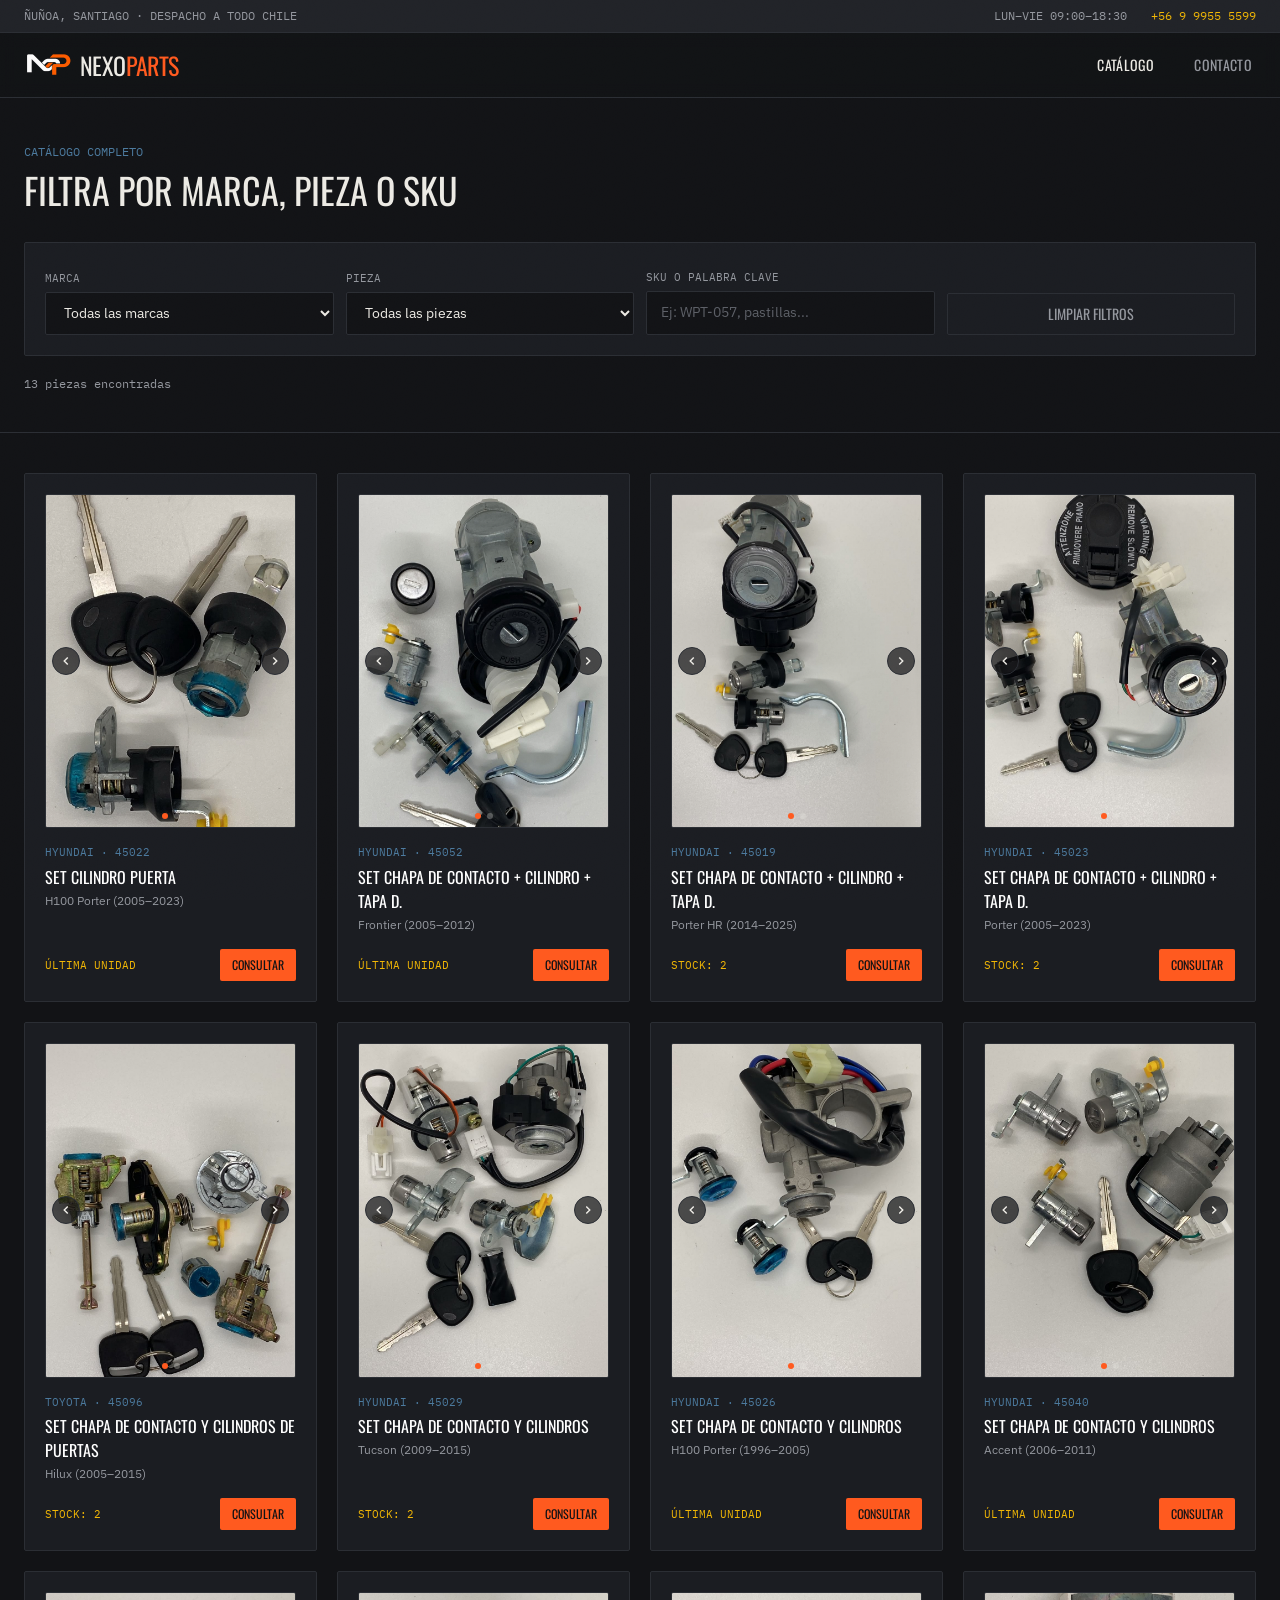
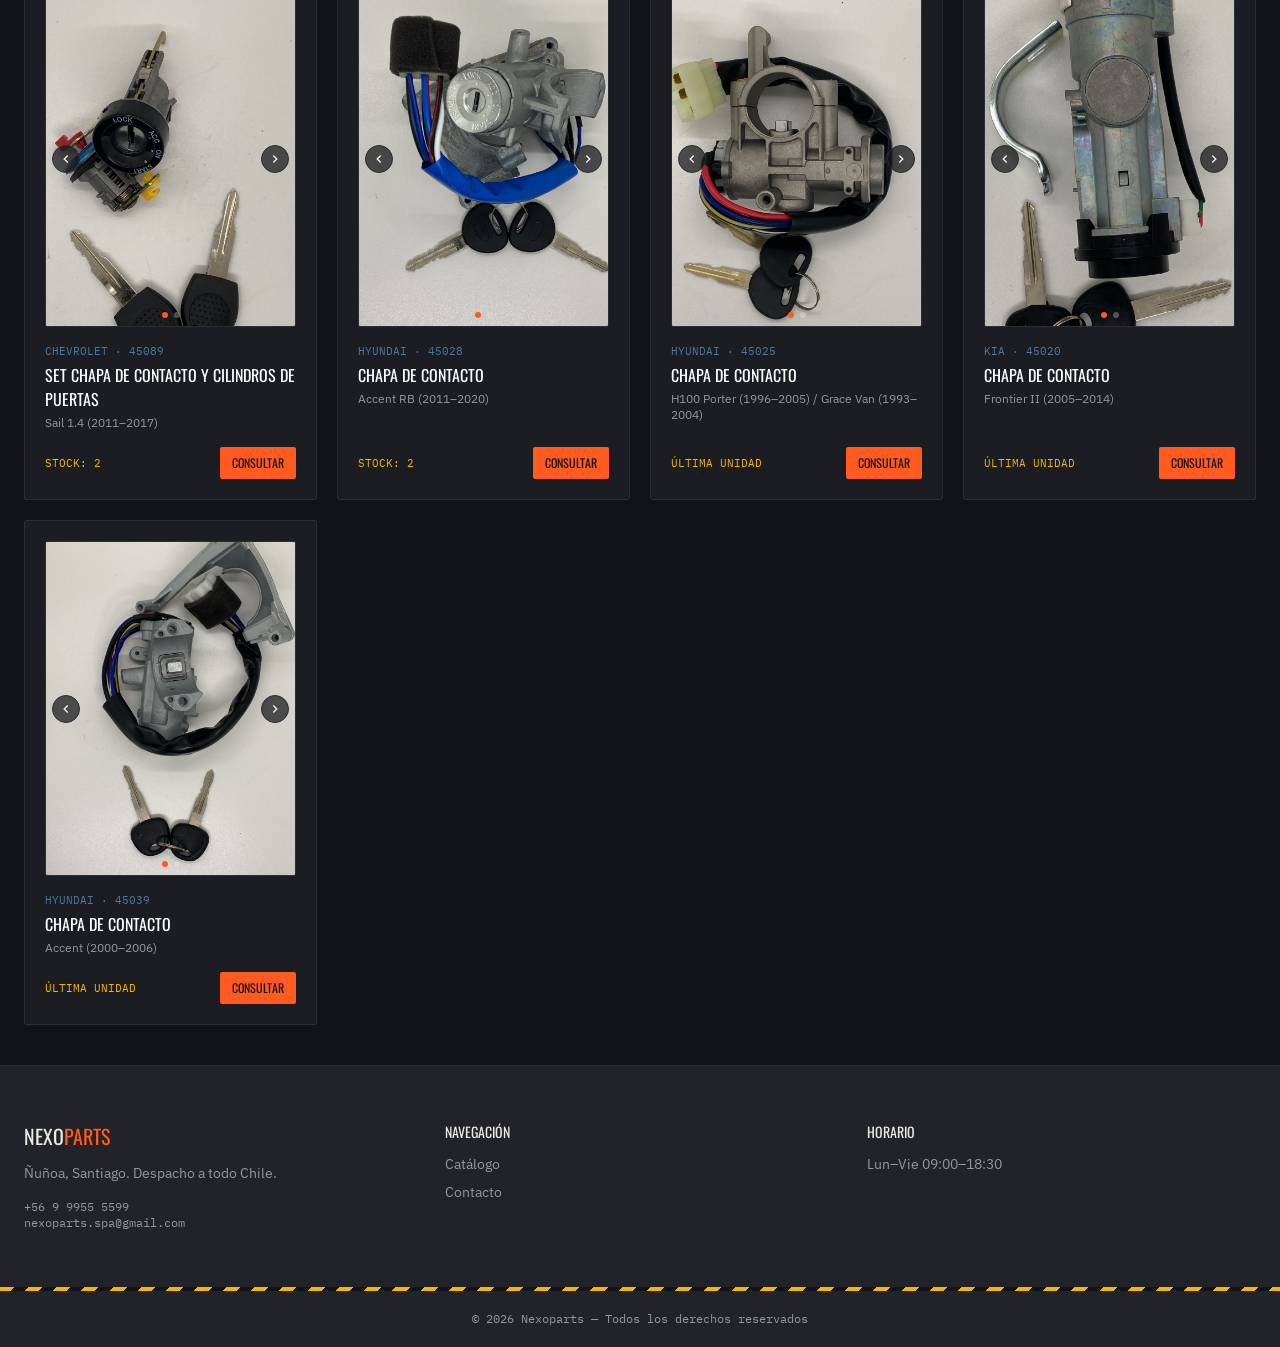
==== commit 6a831814: "Add files via upload" ====
--- a/catalogo.html
+++ b/catalogo.html
@@ -143,6 +143,23 @@
     return `https://wa.me/56999555599?text=${encodeURIComponent(msg)}`;
   }
 
+  // Navega entre las 2 fotos de un producto usando las flechas
+  window.showImage = function (id, dir) {
+    const p = NEXOPARTS_PRODUCTS.find(x => x.id === id);
+    const imgEl = document.getElementById('img-' + id);
+    if (!p || !imgEl) return;
+    const current = imgEl.dataset.current === '2' ? 2 : 1;
+    const next = current === 1 ? 2 : 1;
+    imgEl.src = next === 1 ? p.img : p.img2;
+    imgEl.dataset.current = String(next);
+    const dot1 = document.getElementById('dot-' + id + '-1');
+    const dot2 = document.getElementById('dot-' + id + '-2');
+    if (dot1 && dot2) {
+      dot1.className = next === 1 ? 'w-1.5 h-1.5 rounded-full bg-orange' : 'w-1.5 h-1.5 rounded-full bg-ink/30';
+      dot2.className = next === 2 ? 'w-1.5 h-1.5 rounded-full bg-orange' : 'w-1.5 h-1.5 rounded-full bg-ink/30';
+    }
+  };
+
   function render() {
     const marca = fMarca.value;
     const categoria = fCategoria.value;
@@ -162,11 +179,24 @@
 
     grid.innerHTML = results.map(p => `
       <div class="part-card bg-surface border border-line rounded-sm p-5 flex flex-col">
-        <div class="aspect-[4/3] bg-base rounded-sm border border-line mb-4 flex items-center justify-center overflow-hidden relative">
-          <img src="${p.img}" alt="${p.name}" class="w-full h-full object-cover"
-               onmouseenter="this.src='${p.img2}'" onmouseleave="this.src='${p.img}'"
-               onerror="this.style.display='none'; this.nextElementSibling.style.display='flex';">
+        <div class="aspect-[3/4] bg-base rounded-sm border border-line mb-4 flex items-center justify-center overflow-hidden relative group">
+          <img id="img-${p.id}" data-current="1" src="${p.img}" alt="${p.name}" class="w-full h-full object-cover"
+               onerror="this.style.display='none'; this.nextElementSibling.style.display='flex'; this.parentElement.querySelectorAll('.img-arrow,.img-dots').forEach(el => el.style.display='none');">
           <div style="display:none" class="w-full h-full items-center justify-center text-mute font-mono text-[10px] uppercase text-center px-2">Foto pendiente<br>${p.sku}</div>
+
+          <button type="button" aria-label="Foto anterior" onclick="showImage('${p.id}', -1)"
+            class="img-arrow absolute left-1.5 top-1/2 -translate-y-1/2 w-7 h-7 rounded-full bg-base/70 border border-line flex items-center justify-center text-ink hover:border-orange hover:text-orange transition-colors">
+            <svg width="14" height="14" viewBox="0 0 24 24" fill="none" stroke="currentColor" stroke-width="2.5"><path d="M15 18l-6-6 6-6"/></svg>
+          </button>
+          <button type="button" aria-label="Foto siguiente" onclick="showImage('${p.id}', 1)"
+            class="img-arrow absolute right-1.5 top-1/2 -translate-y-1/2 w-7 h-7 rounded-full bg-base/70 border border-line flex items-center justify-center text-ink hover:border-orange hover:text-orange transition-colors">
+            <svg width="14" height="14" viewBox="0 0 24 24" fill="none" stroke="currentColor" stroke-width="2.5"><path d="M9 18l6-6-6-6"/></svg>
+          </button>
+
+          <div class="img-dots absolute bottom-2 left-1/2 -translate-x-1/2 flex gap-1.5">
+            <span id="dot-${p.id}-1" class="w-1.5 h-1.5 rounded-full bg-orange"></span>
+            <span id="dot-${p.id}-2" class="w-1.5 h-1.5 rounded-full bg-ink/30"></span>
+          </div>
         </div>
         <span class="font-mono text-[11px] text-steel">${p.brand.toUpperCase()} · ${p.sku}</span>
         <h3 class="font-display uppercase text-base mt-1 text-white">${p.name}</h3>
--- a/styles.css
+++ b/styles.css
@@ -1 +1 @@
-*,:after,:before{--tw-border-spacing-x:0;--tw-border-spacing-y:0;--tw-translate-x:0;--tw-translate-y:0;--tw-rotate:0;--tw-skew-x:0;--tw-skew-y:0;--tw-scale-x:1;--tw-scale-y:1;--tw-pan-x: ;--tw-pan-y: ;--tw-pinch-zoom: ;--tw-scroll-snap-strictness:proximity;--tw-gradient-from-position: ;--tw-gradient-via-position: ;--tw-gradient-to-position: ;--tw-ordinal: ;--tw-slashed-zero: ;--tw-numeric-figure: ;--tw-numeric-spacing: ;--tw-numeric-fraction: ;--tw-ring-inset: ;--tw-ring-offset-width:0px;--tw-ring-offset-color:#fff;--tw-ring-color:rgba(59,130,246,.5);--tw-ring-offset-shadow:0 0 #0000;--tw-ring-shadow:0 0 #0000;--tw-shadow:0 0 #0000;--tw-shadow-colored:0 0 #0000;--tw-blur: ;--tw-brightness: ;--tw-contrast: ;--tw-grayscale: ;--tw-hue-rotate: ;--tw-invert: ;--tw-saturate: ;--tw-sepia: ;--tw-drop-shadow: ;--tw-backdrop-blur: ;--tw-backdrop-brightness: ;--tw-backdrop-contrast: ;--tw-backdrop-grayscale: ;--tw-backdrop-hue-rotate: ;--tw-backdrop-invert: ;--tw-backdrop-opacity: ;--tw-backdrop-saturate: ;--tw-backdrop-sepia: ;--tw-contain-size: ;--tw-contain-layout: ;--tw-contain-paint: ;--tw-contain-style: }::backdrop{--tw-border-spacing-x:0;--tw-border-spacing-y:0;--tw-translate-x:0;--tw-translate-y:0;--tw-rotate:0;--tw-skew-x:0;--tw-skew-y:0;--tw-scale-x:1;--tw-scale-y:1;--tw-pan-x: ;--tw-pan-y: ;--tw-pinch-zoom: ;--tw-scroll-snap-strictness:proximity;--tw-gradient-from-position: ;--tw-gradient-via-position: ;--tw-gradient-to-position: ;--tw-ordinal: ;--tw-slashed-zero: ;--tw-numeric-figure: ;--tw-numeric-spacing: ;--tw-numeric-fraction: ;--tw-ring-inset: ;--tw-ring-offset-width:0px;--tw-ring-offset-color:#fff;--tw-ring-color:rgba(59,130,246,.5);--tw-ring-offset-shadow:0 0 #0000;--tw-ring-shadow:0 0 #0000;--tw-shadow:0 0 #0000;--tw-shadow-colored:0 0 #0000;--tw-blur: ;--tw-brightness: ;--tw-contrast: ;--tw-grayscale: ;--tw-hue-rotate: ;--tw-invert: ;--tw-saturate: ;--tw-sepia: ;--tw-drop-shadow: ;--tw-backdrop-blur: ;--tw-backdrop-brightness: ;--tw-backdrop-contrast: ;--tw-backdrop-grayscale: ;--tw-backdrop-hue-rotate: ;--tw-backdrop-invert: ;--tw-backdrop-opacity: ;--tw-backdrop-saturate: ;--tw-backdrop-sepia: ;--tw-contain-size: ;--tw-contain-layout: ;--tw-contain-paint: ;--tw-contain-style: }/*! tailwindcss v3.4.19 | MIT License | https://tailwindcss.com*/*,:after,:before{box-sizing:border-box;border:0 solid #e5e7eb}:after,:before{--tw-content:""}:host,html{line-height:1.5;-webkit-text-size-adjust:100%;-moz-tab-size:4;-o-tab-size:4;tab-size:4;font-family:ui-sans-serif,system-ui,sans-serif,Apple Color Emoji,Segoe UI Emoji,Segoe UI Symbol,Noto Color Emoji;font-feature-settings:normal;font-variation-settings:normal;-webkit-tap-highlight-color:transparent}body{margin:0;line-height:inherit}hr{height:0;color:inherit;border-top-width:1px}abbr:where([title]){-webkit-text-decoration:underline dotted;text-decoration:underline dotted}h1,h2,h3,h4,h5,h6{font-size:inherit;font-weight:inherit}a{color:inherit;text-decoration:inherit}b,strong{font-weight:bolder}code,kbd,pre,samp{font-family:IBM Plex Mono,monospace;font-feature-settings:normal;font-variation-settings:normal;font-size:1em}small{font-size:80%}sub,sup{font-size:75%;line-height:0;position:relative;vertical-align:baseline}sub{bottom:-.25em}sup{top:-.5em}table{text-indent:0;border-color:inherit;border-collapse:collapse}button,input,optgroup,select,textarea{font-family:inherit;font-feature-settings:inherit;font-variation-settings:inherit;font-size:100%;font-weight:inherit;line-height:inherit;letter-spacing:inherit;color:inherit;margin:0;padding:0}button,select{text-transform:none}button,input:where([type=button]),input:where([type=reset]),input:where([type=submit]){-webkit-appearance:button;background-color:transparent;background-image:none}:-moz-focusring{outline:auto}:-moz-ui-invalid{box-shadow:none}progress{vertical-align:baseline}::-webkit-inner-spin-button,::-webkit-outer-spin-button{height:auto}[type=search]{-webkit-appearance:textfield;outline-offset:-2px}::-webkit-search-decoration{-webkit-appearance:none}::-webkit-file-upload-button{-webkit-appearance:button;font:inherit}summary{display:list-item}blockquote,dd,dl,figure,h1,h2,h3,h4,h5,h6,hr,p,pre{margin:0}fieldset{margin:0}fieldset,legend{padding:0}menu,ol,ul{list-style:none;margin:0;padding:0}dialog{padding:0}textarea{resize:vertical}input::-moz-placeholder,textarea::-moz-placeholder{opacity:1;color:#9ca3af}input::placeholder,textarea::placeholder{opacity:1;color:#9ca3af}[role=button],button{cursor:pointer}:disabled{cursor:default}audio,canvas,embed,iframe,img,object,svg,video{display:block;vertical-align:middle}img,video{max-width:100%;height:auto}[hidden]:where(:not([hidden=until-found])){display:none}.relative{position:relative}.sticky{position:sticky}.top-0{top:0}.z-50{z-index:50}.-m-2{margin:-.5rem}.mx-auto{margin-left:auto;margin-right:auto}.mb-10{margin-bottom:2.5rem}.mb-2{margin-bottom:.5rem}.mb-3{margin-bottom:.75rem}.mb-4{margin-bottom:1rem}.mb-8{margin-bottom:2rem}.mt-1{margin-top:.25rem}.mt-10{margin-top:2.5rem}.mt-2{margin-top:.5rem}.mt-3{margin-top:.75rem}.mt-4{margin-top:1rem}.mt-5{margin-top:1.25rem}.mt-6{margin-top:1.5rem}.mt-8{margin-top:2rem}.mt-auto{margin-top:auto}.block{display:block}.inline-block{display:inline-block}.flex{display:flex}.inline-flex{display:inline-flex}.grid{display:grid}.hidden{display:none}.aspect-\[4\/3\]{aspect-ratio:4/3}.h-1{height:.25rem}.h-1\.5{height:.375rem}.h-16{height:4rem}.h-8{height:2rem}.h-auto{height:auto}.h-full{height:100%}.w-auto{width:auto}.w-full{width:100%}.max-w-7xl{max-width:80rem}.max-w-xl{max-width:36rem}.max-w-xs{max-width:20rem}.grid-cols-1{grid-template-columns:repeat(1,minmax(0,1fr))}.grid-cols-2{grid-template-columns:repeat(2,minmax(0,1fr))}.flex-col{flex-direction:column}.items-start{align-items:flex-start}.items-end{align-items:flex-end}.items-center{align-items:center}.justify-center{justify-content:center}.justify-between{justify-content:space-between}.gap-10{gap:2.5rem}.gap-12{gap:3rem}.gap-16{gap:4rem}.gap-2{gap:.5rem}.gap-3{gap:.75rem}.gap-4{gap:1rem}.gap-5{gap:1.25rem}.gap-6{gap:1.5rem}.gap-8{gap:2rem}.space-y-2>:not([hidden])~:not([hidden]){--tw-space-y-reverse:0;margin-top:calc(.5rem*(1 - var(--tw-space-y-reverse)));margin-bottom:calc(.5rem*var(--tw-space-y-reverse))}.space-y-4>:not([hidden])~:not([hidden]){--tw-space-y-reverse:0;margin-top:calc(1rem*(1 - var(--tw-space-y-reverse)));margin-bottom:calc(1rem*var(--tw-space-y-reverse))}.overflow-hidden{overflow:hidden}.whitespace-nowrap{white-space:nowrap}.rounded{border-radius:.25rem}.rounded-sm{border-radius:.125rem}.border{border-width:1px}.border-b{border-bottom-width:1px}.border-t{border-top-width:1px}.border-line{--tw-border-opacity:1;border-color:rgb(43 46 52/var(--tw-border-opacity,1))}.bg-base{--tw-bg-opacity:1;background-color:rgb(18 19 22/var(--tw-bg-opacity,1))}.bg-base\/95{background-color:rgba(18,19,22,.95)}.bg-hazard{--tw-bg-opacity:1;background-color:rgb(242 183 5/var(--tw-bg-opacity,1))}.bg-orange{--tw-bg-opacity:1;background-color:rgb(255 90 31/var(--tw-bg-opacity,1))}.bg-surface{--tw-bg-opacity:1;background-color:rgb(27 29 34/var(--tw-bg-opacity,1))}.bg-surface2{--tw-bg-opacity:1;background-color:rgb(33 35 40/var(--tw-bg-opacity,1))}.object-cover{-o-object-fit:cover;object-fit:cover}.p-1{padding:.25rem}.p-2{padding:.5rem}.p-4{padding:1rem}.p-5{padding:1.25rem}.p-6{padding:1.5rem}.px-1{padding-left:.25rem;padding-right:.25rem}.px-2{padding-left:.5rem;padding-right:.5rem}.px-3{padding-left:.75rem;padding-right:.75rem}.px-4{padding-left:1rem;padding-right:1rem}.px-5{padding-left:1.25rem;padding-right:1.25rem}.px-6{padding-left:1.5rem;padding-right:1.5rem}.px-8{padding-left:2rem;padding-right:2rem}.py-1{padding-top:.25rem;padding-bottom:.25rem}.py-1\.5{padding-top:.375rem;padding-bottom:.375rem}.py-10{padding-top:2.5rem;padding-bottom:2.5rem}.py-14{padding-top:3.5rem;padding-bottom:3.5rem}.py-16{padding-top:4rem;padding-bottom:4rem}.py-2{padding-top:.5rem;padding-bottom:.5rem}.py-2\.5{padding-top:.625rem;padding-bottom:.625rem}.py-3{padding-top:.75rem;padding-bottom:.75rem}.py-5{padding-top:1.25rem;padding-bottom:1.25rem}.py-6{padding-top:1.5rem;padding-bottom:1.5rem}.pr-16{padding-right:4rem}.pt-4{padding-top:1rem}.text-center{text-align:center}.font-body{font-family:IBM Plex Sans,sans-serif}.font-display{font-family:Oswald,sans-serif}.font-mono{font-family:IBM Plex Mono,monospace}.text-2xl{font-size:1.5rem;line-height:2rem}.text-3xl{font-size:1.875rem;line-height:2.25rem}.text-4xl{font-size:2.25rem;line-height:2.5rem}.text-\[10px\]{font-size:10px}.text-\[11px\]{font-size:11px}.text-base{font-size:1rem;line-height:1.5rem}.text-lg{font-size:1.125rem;line-height:1.75rem}.text-sm{font-size:.875rem;line-height:1.25rem}.text-xl{font-size:1.25rem;line-height:1.75rem}.text-xs{font-size:.75rem;line-height:1rem}.uppercase{text-transform:uppercase}.leading-\[0\.95\]{line-height:.95}.leading-tight{line-height:1.25}.tracking-tight{letter-spacing:-.025em}.tracking-wide{letter-spacing:.025em}.tracking-widest{letter-spacing:.1em}.text-base{--tw-text-opacity:1;color:rgb(18 19 22/var(--tw-text-opacity,1))}.text-hazard{--tw-text-opacity:1;color:rgb(242 183 5/var(--tw-text-opacity,1))}.text-ink{--tw-text-opacity:1;color:rgb(236 234 228/var(--tw-text-opacity,1))}.text-mute{--tw-text-opacity:1;color:rgb(148 151 158/var(--tw-text-opacity,1))}.text-orange{--tw-text-opacity:1;color:rgb(255 90 31/var(--tw-text-opacity,1))}.text-steel{--tw-text-opacity:1;color:rgb(76 122 158/var(--tw-text-opacity,1))}.text-white{--tw-text-opacity:1;color:rgb(255 255 255/var(--tw-text-opacity,1))}.antialiased{-webkit-font-smoothing:antialiased;-moz-osx-font-smoothing:grayscale}.filter{filter:var(--tw-blur) var(--tw-brightness) var(--tw-contrast) var(--tw-grayscale) var(--tw-hue-rotate) var(--tw-invert) var(--tw-saturate) var(--tw-sepia) var(--tw-drop-shadow)}.backdrop-blur{--tw-backdrop-blur:blur(8px);-webkit-backdrop-filter:var(--tw-backdrop-blur) var(--tw-backdrop-brightness) var(--tw-backdrop-contrast) var(--tw-backdrop-grayscale) var(--tw-backdrop-hue-rotate) var(--tw-backdrop-invert) var(--tw-backdrop-opacity) var(--tw-backdrop-saturate) var(--tw-backdrop-sepia);backdrop-filter:var(--tw-backdrop-blur) var(--tw-backdrop-brightness) var(--tw-backdrop-contrast) var(--tw-backdrop-grayscale) var(--tw-backdrop-hue-rotate) var(--tw-backdrop-invert) var(--tw-backdrop-opacity) var(--tw-backdrop-saturate) var(--tw-backdrop-sepia)}:root{scroll-behavior:smooth}*{-webkit-tap-highlight-color:transparent}body{background-color:#121316}.grain{position:fixed;inset:0;pointer-events:none;z-index:60;opacity:.035;mix-blend-mode:overlay;background-image:url("data:image/svg+xml;charset=utf-8,%3Csvg xmlns='http://www.w3.org/2000/svg' width='120' height='120'%3E%3Cfilter id='a'%3E%3CfeTurbulence baseFrequency='.9' numOctaves='2' stitchTiles='stitch' type='fractalNoise'/%3E%3C/filter%3E%3Crect width='100%25' height='100%25' filter='url(%23a)'/%3E%3C/svg%3E")}.hazard-strip{background-image:repeating-linear-gradient(135deg,#f2b705,#f2b705 10px,#121316 0,#121316 20px)}.plate{position:relative;background:linear-gradient(155deg,hsla(0,0%,100%,.05),hsla(0,0%,100%,0) 40%),linear-gradient(#1b1d22,#1b1d22);border:1px solid #2b2e34}.plate .rivet-bl,.plate .rivet-br,.plate .rivet-tl,.plate .rivet-tr{content:"";position:absolute;width:8px;height:8px;border-radius:9999px;background:radial-gradient(circle at 35% 30%,#55585f,#17181b 70%);box-shadow:0 0 0 1px rgba(0,0,0,.6),inset 0 0 2px hsla(0,0%,100%,.15)}.plate .rivet-tl{top:10px;left:10px}.plate .rivet-tr{top:10px;right:10px}.plate .rivet-bl{bottom:10px;left:10px}.plate .rivet-br{bottom:10px;right:10px}.part-card{transition:transform .25s ease,box-shadow .25s ease,border-color .25s ease,background-color .25s ease}.part-card:hover{transform:translateY(-4px);background-color:#212328;box-shadow:0 18px 40px -18px rgba(0,0,0,.6),inset 0 0 0 1px #ff5a1f,0 0 32px -8px rgba(255,90,31,.25);border-color:#ff5a1f}.btn-primary{transition:transform .15s ease,box-shadow .15s ease,filter .15s ease}.btn-primary:hover{transform:translateY(-2px);box-shadow:0 10px 24px -8px rgba(255,90,31,.55);filter:brightness(1.08)}.btn-primary:active{transform:translateY(0)}.glow-hover{transition:background-color .2s ease,box-shadow .2s ease,color .2s ease}.glow-hover:hover{background-color:hsla(0,0%,100%,.045);box-shadow:inset 0 0 0 1px rgba(255,90,31,.35),0 0 24px -6px rgba(255,90,31,.2)}.link-underline{position:relative;transition:color .2s ease}.link-underline:after{content:"";position:absolute;left:0;bottom:-3px;height:1px;width:0;background:#ff5a1f;transition:width .2s ease}.link-underline:hover:after{width:100%}.link-underline:hover{text-shadow:0 0 18px rgba(255,90,31,.35)}.marquee-wrap{overflow:hidden}.marquee-track{display:flex;width:-moz-max-content;width:max-content;animation:scrollx 30s linear infinite}.marquee-wrap:hover .marquee-track{animation-play-state:paused}@keyframes scrollx{0%{transform:translateX(0)}to{transform:translateX(-50%)}}.vin-input{caret-color:#ff5a1f}.vin-input::-moz-placeholder{color:#5c5f66}.vin-input::placeholder{color:#5c5f66}a:focus-visible,button:focus-visible,input:focus-visible,select:focus-visible{outline:2px solid #ff5a1f;outline-offset:2px}@media (prefers-reduced-motion:reduce){.marquee-track{animation:none}.btn-primary,.part-card{transition:none}}.spotlight{position:fixed;inset:0;z-index:5;pointer-events:none;opacity:0;transition:opacity .4s ease;background:radial-gradient(650px circle at var(--x,50%) var(--y,50%),rgba(255,90,31,.09),rgba(76,122,158,.05) 35%,transparent 60%);mix-blend-mode:screen}.blueprint-grid{background-image:linear-gradient(#2b2e34 1px,transparent 0),linear-gradient(90deg,#2b2e34 1px,transparent 0);background-size:24px 24px}.field{width:100%;background-color:#121316;border:1px solid #2b2e34;border-radius:2px;padding:.65rem .9rem;font-size:.875rem;color:#eceae4;transition:border-color .2s ease,box-shadow .2s ease}.field:focus{border-color:#ff5a1f;outline:none;box-shadow:0 0 0 3px rgba(255,90,31,.15)}.field::-moz-placeholder{color:#5c5f66}.field::placeholder{color:#5c5f66}.hover\:text-ink:hover{--tw-text-opacity:1;color:rgb(236 234 228/var(--tw-text-opacity,1))}.hover\:text-orange:hover{--tw-text-opacity:1;color:rgb(255 90 31/var(--tw-text-opacity,1))}@media (min-width:640px){.sm\:col-span-2{grid-column:span 2/span 2}.sm\:block{display:block}.sm\:flex{display:flex}.sm\:w-auto{width:auto}.sm\:grid-cols-2{grid-template-columns:repeat(2,minmax(0,1fr))}.sm\:grid-cols-3{grid-template-columns:repeat(3,minmax(0,1fr))}.sm\:grid-cols-4{grid-template-columns:repeat(4,minmax(0,1fr))}.sm\:flex-row{flex-direction:row}.sm\:items-end{align-items:flex-end}.sm\:justify-between{justify-content:space-between}.sm\:p-5{padding:1.25rem}.sm\:p-8{padding:2rem}.sm\:text-3xl{font-size:1.875rem;line-height:2.25rem}.sm\:text-4xl{font-size:2.25rem;line-height:2.5rem}.sm\:text-5xl{font-size:3rem;line-height:1}.sm\:text-lg{font-size:1.125rem;line-height:1.75rem}.sm\:text-xl{font-size:1.25rem;line-height:1.75rem}}@media (min-width:768px){.md\:flex{display:flex}.md\:hidden{display:none}.md\:grid-cols-3{grid-template-columns:repeat(3,minmax(0,1fr))}.md\:py-24{padding-top:6rem;padding-bottom:6rem}}@media (min-width:1024px){.lg\:col-span-5{grid-column:span 5/span 5}.lg\:col-span-7{grid-column:span 7/span 7}.lg\:aspect-\[6\/5\]{aspect-ratio:6/5}.lg\:grid-cols-12{grid-template-columns:repeat(12,minmax(0,1fr))}.lg\:grid-cols-4{grid-template-columns:repeat(4,minmax(0,1fr))}.lg\:text-6xl{font-size:3.75rem;line-height:1}}+*,:after,:before{--tw-border-spacing-x:0;--tw-border-spacing-y:0;--tw-translate-x:0;--tw-translate-y:0;--tw-rotate:0;--tw-skew-x:0;--tw-skew-y:0;--tw-scale-x:1;--tw-scale-y:1;--tw-pan-x: ;--tw-pan-y: ;--tw-pinch-zoom: ;--tw-scroll-snap-strictness:proximity;--tw-gradient-from-position: ;--tw-gradient-via-position: ;--tw-gradient-to-position: ;--tw-ordinal: ;--tw-slashed-zero: ;--tw-numeric-figure: ;--tw-numeric-spacing: ;--tw-numeric-fraction: ;--tw-ring-inset: ;--tw-ring-offset-width:0px;--tw-ring-offset-color:#fff;--tw-ring-color:rgba(59,130,246,.5);--tw-ring-offset-shadow:0 0 #0000;--tw-ring-shadow:0 0 #0000;--tw-shadow:0 0 #0000;--tw-shadow-colored:0 0 #0000;--tw-blur: ;--tw-brightness: ;--tw-contrast: ;--tw-grayscale: ;--tw-hue-rotate: ;--tw-invert: ;--tw-saturate: ;--tw-sepia: ;--tw-drop-shadow: ;--tw-backdrop-blur: ;--tw-backdrop-brightness: ;--tw-backdrop-contrast: ;--tw-backdrop-grayscale: ;--tw-backdrop-hue-rotate: ;--tw-backdrop-invert: ;--tw-backdrop-opacity: ;--tw-backdrop-saturate: ;--tw-backdrop-sepia: ;--tw-contain-size: ;--tw-contain-layout: ;--tw-contain-paint: ;--tw-contain-style: }::backdrop{--tw-border-spacing-x:0;--tw-border-spacing-y:0;--tw-translate-x:0;--tw-translate-y:0;--tw-rotate:0;--tw-skew-x:0;--tw-skew-y:0;--tw-scale-x:1;--tw-scale-y:1;--tw-pan-x: ;--tw-pan-y: ;--tw-pinch-zoom: ;--tw-scroll-snap-strictness:proximity;--tw-gradient-from-position: ;--tw-gradient-via-position: ;--tw-gradient-to-position: ;--tw-ordinal: ;--tw-slashed-zero: ;--tw-numeric-figure: ;--tw-numeric-spacing: ;--tw-numeric-fraction: ;--tw-ring-inset: ;--tw-ring-offset-width:0px;--tw-ring-offset-color:#fff;--tw-ring-color:rgba(59,130,246,.5);--tw-ring-offset-shadow:0 0 #0000;--tw-ring-shadow:0 0 #0000;--tw-shadow:0 0 #0000;--tw-shadow-colored:0 0 #0000;--tw-blur: ;--tw-brightness: ;--tw-contrast: ;--tw-grayscale: ;--tw-hue-rotate: ;--tw-invert: ;--tw-saturate: ;--tw-sepia: ;--tw-drop-shadow: ;--tw-backdrop-blur: ;--tw-backdrop-brightness: ;--tw-backdrop-contrast: ;--tw-backdrop-grayscale: ;--tw-backdrop-hue-rotate: ;--tw-backdrop-invert: ;--tw-backdrop-opacity: ;--tw-backdrop-saturate: ;--tw-backdrop-sepia: ;--tw-contain-size: ;--tw-contain-layout: ;--tw-contain-paint: ;--tw-contain-style: }/*! tailwindcss v3.4.19 | MIT License | https://tailwindcss.com*/*,:after,:before{box-sizing:border-box;border:0 solid #e5e7eb}:after,:before{--tw-content:""}:host,html{line-height:1.5;-webkit-text-size-adjust:100%;-moz-tab-size:4;-o-tab-size:4;tab-size:4;font-family:ui-sans-serif,system-ui,sans-serif,Apple Color Emoji,Segoe UI Emoji,Segoe UI Symbol,Noto Color Emoji;font-feature-settings:normal;font-variation-settings:normal;-webkit-tap-highlight-color:transparent}body{margin:0;line-height:inherit}hr{height:0;color:inherit;border-top-width:1px}abbr:where([title]){-webkit-text-decoration:underline dotted;text-decoration:underline dotted}h1,h2,h3,h4,h5,h6{font-size:inherit;font-weight:inherit}a{color:inherit;text-decoration:inherit}b,strong{font-weight:bolder}code,kbd,pre,samp{font-family:IBM Plex Mono,monospace;font-feature-settings:normal;font-variation-settings:normal;font-size:1em}small{font-size:80%}sub,sup{font-size:75%;line-height:0;position:relative;vertical-align:baseline}sub{bottom:-.25em}sup{top:-.5em}table{text-indent:0;border-color:inherit;border-collapse:collapse}button,input,optgroup,select,textarea{font-family:inherit;font-feature-settings:inherit;font-variation-settings:inherit;font-size:100%;font-weight:inherit;line-height:inherit;letter-spacing:inherit;color:inherit;margin:0;padding:0}button,select{text-transform:none}button,input:where([type=button]),input:where([type=reset]),input:where([type=submit]){-webkit-appearance:button;background-color:transparent;background-image:none}:-moz-focusring{outline:auto}:-moz-ui-invalid{box-shadow:none}progress{vertical-align:baseline}::-webkit-inner-spin-button,::-webkit-outer-spin-button{height:auto}[type=search]{-webkit-appearance:textfield;outline-offset:-2px}::-webkit-search-decoration{-webkit-appearance:none}::-webkit-file-upload-button{-webkit-appearance:button;font:inherit}summary{display:list-item}blockquote,dd,dl,figure,h1,h2,h3,h4,h5,h6,hr,p,pre{margin:0}fieldset{margin:0}fieldset,legend{padding:0}menu,ol,ul{list-style:none;margin:0;padding:0}dialog{padding:0}textarea{resize:vertical}input::-moz-placeholder,textarea::-moz-placeholder{opacity:1;color:#9ca3af}input::placeholder,textarea::placeholder{opacity:1;color:#9ca3af}[role=button],button{cursor:pointer}:disabled{cursor:default}audio,canvas,embed,iframe,img,object,svg,video{display:block;vertical-align:middle}img,video{max-width:100%;height:auto}[hidden]:where(:not([hidden=until-found])){display:none}.absolute{position:absolute}.relative{position:relative}.sticky{position:sticky}.bottom-2{bottom:.5rem}.left-1\.5{left:.375rem}.left-1\/2{left:50%}.right-1\.5{right:.375rem}.top-0{top:0}.top-1\/2{top:50%}.z-50{z-index:50}.-m-2{margin:-.5rem}.mx-auto{margin-left:auto;margin-right:auto}.mb-10{margin-bottom:2.5rem}.mb-2{margin-bottom:.5rem}.mb-3{margin-bottom:.75rem}.mb-4{margin-bottom:1rem}.mb-8{margin-bottom:2rem}.mt-1{margin-top:.25rem}.mt-10{margin-top:2.5rem}.mt-2{margin-top:.5rem}.mt-3{margin-top:.75rem}.mt-4{margin-top:1rem}.mt-5{margin-top:1.25rem}.mt-6{margin-top:1.5rem}.mt-8{margin-top:2rem}.mt-auto{margin-top:auto}.block{display:block}.inline-block{display:inline-block}.flex{display:flex}.inline-flex{display:inline-flex}.grid{display:grid}.hidden{display:none}.aspect-\[3\/4\]{aspect-ratio:3/4}.aspect-\[4\/3\]{aspect-ratio:4/3}.h-1{height:.25rem}.h-1\.5{height:.375rem}.h-16{height:4rem}.h-7{height:1.75rem}.h-8{height:2rem}.h-auto{height:auto}.h-full{height:100%}.w-1\.5{width:.375rem}.w-7{width:1.75rem}.w-auto{width:auto}.w-full{width:100%}.max-w-7xl{max-width:80rem}.max-w-xl{max-width:36rem}.max-w-xs{max-width:20rem}.-translate-x-1\/2{--tw-translate-x:-50%}.-translate-x-1\/2,.-translate-y-1\/2{transform:translate(var(--tw-translate-x),var(--tw-translate-y)) rotate(var(--tw-rotate)) skewX(var(--tw-skew-x)) skewY(var(--tw-skew-y)) scaleX(var(--tw-scale-x)) scaleY(var(--tw-scale-y))}.-translate-y-1\/2{--tw-translate-y:-50%}.grid-cols-1{grid-template-columns:repeat(1,minmax(0,1fr))}.grid-cols-2{grid-template-columns:repeat(2,minmax(0,1fr))}.flex-col{flex-direction:column}.items-start{align-items:flex-start}.items-end{align-items:flex-end}.items-center{align-items:center}.justify-center{justify-content:center}.justify-between{justify-content:space-between}.gap-1\.5{gap:.375rem}.gap-10{gap:2.5rem}.gap-12{gap:3rem}.gap-16{gap:4rem}.gap-2{gap:.5rem}.gap-3{gap:.75rem}.gap-4{gap:1rem}.gap-5{gap:1.25rem}.gap-6{gap:1.5rem}.gap-8{gap:2rem}.space-y-2>:not([hidden])~:not([hidden]){--tw-space-y-reverse:0;margin-top:calc(.5rem*(1 - var(--tw-space-y-reverse)));margin-bottom:calc(.5rem*var(--tw-space-y-reverse))}.space-y-4>:not([hidden])~:not([hidden]){--tw-space-y-reverse:0;margin-top:calc(1rem*(1 - var(--tw-space-y-reverse)));margin-bottom:calc(1rem*var(--tw-space-y-reverse))}.overflow-hidden{overflow:hidden}.whitespace-nowrap{white-space:nowrap}.rounded{border-radius:.25rem}.rounded-full{border-radius:9999px}.rounded-sm{border-radius:.125rem}.border{border-width:1px}.border-b{border-bottom-width:1px}.border-t{border-top-width:1px}.border-line{--tw-border-opacity:1;border-color:rgb(43 46 52/var(--tw-border-opacity,1))}.bg-base{--tw-bg-opacity:1;background-color:rgb(18 19 22/var(--tw-bg-opacity,1))}.bg-base\/70{background-color:rgba(18,19,22,.7)}.bg-base\/95{background-color:rgba(18,19,22,.95)}.bg-hazard{--tw-bg-opacity:1;background-color:rgb(242 183 5/var(--tw-bg-opacity,1))}.bg-ink\/30{background-color:hsla(45,17%,91%,.3)}.bg-orange{--tw-bg-opacity:1;background-color:rgb(255 90 31/var(--tw-bg-opacity,1))}.bg-surface{--tw-bg-opacity:1;background-color:rgb(27 29 34/var(--tw-bg-opacity,1))}.bg-surface2{--tw-bg-opacity:1;background-color:rgb(33 35 40/var(--tw-bg-opacity,1))}.object-cover{-o-object-fit:cover;object-fit:cover}.p-1{padding:.25rem}.p-2{padding:.5rem}.p-4{padding:1rem}.p-5{padding:1.25rem}.p-6{padding:1.5rem}.px-1{padding-left:.25rem;padding-right:.25rem}.px-2{padding-left:.5rem;padding-right:.5rem}.px-3{padding-left:.75rem;padding-right:.75rem}.px-4{padding-left:1rem;padding-right:1rem}.px-5{padding-left:1.25rem;padding-right:1.25rem}.px-6{padding-left:1.5rem;padding-right:1.5rem}.px-8{padding-left:2rem;padding-right:2rem}.py-1{padding-top:.25rem;padding-bottom:.25rem}.py-1\.5{padding-top:.375rem;padding-bottom:.375rem}.py-10{padding-top:2.5rem;padding-bottom:2.5rem}.py-14{padding-top:3.5rem;padding-bottom:3.5rem}.py-16{padding-top:4rem;padding-bottom:4rem}.py-2{padding-top:.5rem;padding-bottom:.5rem}.py-2\.5{padding-top:.625rem;padding-bottom:.625rem}.py-3{padding-top:.75rem;padding-bottom:.75rem}.py-5{padding-top:1.25rem;padding-bottom:1.25rem}.py-6{padding-top:1.5rem;padding-bottom:1.5rem}.pr-16{padding-right:4rem}.pt-4{padding-top:1rem}.text-center{text-align:center}.font-body{font-family:IBM Plex Sans,sans-serif}.font-display{font-family:Oswald,sans-serif}.font-mono{font-family:IBM Plex Mono,monospace}.text-2xl{font-size:1.5rem;line-height:2rem}.text-3xl{font-size:1.875rem;line-height:2.25rem}.text-4xl{font-size:2.25rem;line-height:2.5rem}.text-\[10px\]{font-size:10px}.text-\[11px\]{font-size:11px}.text-base{font-size:1rem;line-height:1.5rem}.text-lg{font-size:1.125rem;line-height:1.75rem}.text-sm{font-size:.875rem;line-height:1.25rem}.text-xl{font-size:1.25rem;line-height:1.75rem}.text-xs{font-size:.75rem;line-height:1rem}.uppercase{text-transform:uppercase}.leading-\[0\.95\]{line-height:.95}.leading-tight{line-height:1.25}.tracking-tight{letter-spacing:-.025em}.tracking-wide{letter-spacing:.025em}.tracking-widest{letter-spacing:.1em}.text-base{--tw-text-opacity:1;color:rgb(18 19 22/var(--tw-text-opacity,1))}.text-hazard{--tw-text-opacity:1;color:rgb(242 183 5/var(--tw-text-opacity,1))}.text-ink{--tw-text-opacity:1;color:rgb(236 234 228/var(--tw-text-opacity,1))}.text-mute{--tw-text-opacity:1;color:rgb(148 151 158/var(--tw-text-opacity,1))}.text-orange{--tw-text-opacity:1;color:rgb(255 90 31/var(--tw-text-opacity,1))}.text-steel{--tw-text-opacity:1;color:rgb(76 122 158/var(--tw-text-opacity,1))}.text-white{--tw-text-opacity:1;color:rgb(255 255 255/var(--tw-text-opacity,1))}.antialiased{-webkit-font-smoothing:antialiased;-moz-osx-font-smoothing:grayscale}.filter{filter:var(--tw-blur) var(--tw-brightness) var(--tw-contrast) var(--tw-grayscale) var(--tw-hue-rotate) var(--tw-invert) var(--tw-saturate) var(--tw-sepia) var(--tw-drop-shadow)}.backdrop-blur{--tw-backdrop-blur:blur(8px);-webkit-backdrop-filter:var(--tw-backdrop-blur) var(--tw-backdrop-brightness) var(--tw-backdrop-contrast) var(--tw-backdrop-grayscale) var(--tw-backdrop-hue-rotate) var(--tw-backdrop-invert) var(--tw-backdrop-opacity) var(--tw-backdrop-saturate) var(--tw-backdrop-sepia);backdrop-filter:var(--tw-backdrop-blur) var(--tw-backdrop-brightness) var(--tw-backdrop-contrast) var(--tw-backdrop-grayscale) var(--tw-backdrop-hue-rotate) var(--tw-backdrop-invert) var(--tw-backdrop-opacity) var(--tw-backdrop-saturate) var(--tw-backdrop-sepia)}.transition-colors{transition-property:color,background-color,border-color,text-decoration-color,fill,stroke;transition-timing-function:cubic-bezier(.4,0,.2,1);transition-duration:.15s}:root{scroll-behavior:smooth}*{-webkit-tap-highlight-color:transparent}body{background-color:#121316}.grain{position:fixed;inset:0;pointer-events:none;z-index:60;opacity:.035;mix-blend-mode:overlay;background-image:url("data:image/svg+xml;charset=utf-8,%3Csvg xmlns='http://www.w3.org/2000/svg' width='120' height='120'%3E%3Cfilter id='a'%3E%3CfeTurbulence baseFrequency='.9' numOctaves='2' stitchTiles='stitch' type='fractalNoise'/%3E%3C/filter%3E%3Crect width='100%25' height='100%25' filter='url(%23a)'/%3E%3C/svg%3E")}.hazard-strip{background-image:repeating-linear-gradient(135deg,#f2b705,#f2b705 10px,#121316 0,#121316 20px)}.plate{position:relative;background:linear-gradient(155deg,hsla(0,0%,100%,.05),hsla(0,0%,100%,0) 40%),linear-gradient(#1b1d22,#1b1d22);border:1px solid #2b2e34}.plate .rivet-bl,.plate .rivet-br,.plate .rivet-tl,.plate .rivet-tr{content:"";position:absolute;width:8px;height:8px;border-radius:9999px;background:radial-gradient(circle at 35% 30%,#55585f,#17181b 70%);box-shadow:0 0 0 1px rgba(0,0,0,.6),inset 0 0 2px hsla(0,0%,100%,.15)}.plate .rivet-tl{top:10px;left:10px}.plate .rivet-tr{top:10px;right:10px}.plate .rivet-bl{bottom:10px;left:10px}.plate .rivet-br{bottom:10px;right:10px}.part-card{transition:transform .25s ease,box-shadow .25s ease,border-color .25s ease,background-color .25s ease}.part-card:hover{transform:translateY(-4px);background-color:#212328;box-shadow:0 18px 40px -18px rgba(0,0,0,.6),inset 0 0 0 1px #ff5a1f,0 0 32px -8px rgba(255,90,31,.25);border-color:#ff5a1f}.btn-primary{transition:transform .15s ease,box-shadow .15s ease,filter .15s ease}.btn-primary:hover{transform:translateY(-2px);box-shadow:0 10px 24px -8px rgba(255,90,31,.55);filter:brightness(1.08)}.btn-primary:active{transform:translateY(0)}.glow-hover{transition:background-color .2s ease,box-shadow .2s ease,color .2s ease}.glow-hover:hover{background-color:hsla(0,0%,100%,.045);box-shadow:inset 0 0 0 1px rgba(255,90,31,.35),0 0 24px -6px rgba(255,90,31,.2)}.link-underline{position:relative;transition:color .2s ease}.link-underline:after{content:"";position:absolute;left:0;bottom:-3px;height:1px;width:0;background:#ff5a1f;transition:width .2s ease}.link-underline:hover:after{width:100%}.link-underline:hover{text-shadow:0 0 18px rgba(255,90,31,.35)}.marquee-wrap{overflow:hidden}.marquee-track{display:flex;width:-moz-max-content;width:max-content;animation:scrollx 30s linear infinite}.marquee-wrap:hover .marquee-track{animation-play-state:paused}@keyframes scrollx{0%{transform:translateX(0)}to{transform:translateX(-50%)}}.vin-input{caret-color:#ff5a1f}.vin-input::-moz-placeholder{color:#5c5f66}.vin-input::placeholder{color:#5c5f66}a:focus-visible,button:focus-visible,input:focus-visible,select:focus-visible{outline:2px solid #ff5a1f;outline-offset:2px}@media (prefers-reduced-motion:reduce){.marquee-track{animation:none}.btn-primary,.part-card{transition:none}}.spotlight{position:fixed;inset:0;z-index:5;pointer-events:none;opacity:0;transition:opacity .4s ease;background:radial-gradient(650px circle at var(--x,50%) var(--y,50%),rgba(255,90,31,.09),rgba(76,122,158,.05) 35%,transparent 60%);mix-blend-mode:screen}.blueprint-grid{background-image:linear-gradient(#2b2e34 1px,transparent 0),linear-gradient(90deg,#2b2e34 1px,transparent 0);background-size:24px 24px}.field{width:100%;background-color:#121316;border:1px solid #2b2e34;border-radius:2px;padding:.65rem .9rem;font-size:.875rem;color:#eceae4;transition:border-color .2s ease,box-shadow .2s ease}.field:focus{border-color:#ff5a1f;outline:none;box-shadow:0 0 0 3px rgba(255,90,31,.15)}.field::-moz-placeholder{color:#5c5f66}.field::placeholder{color:#5c5f66}.hover\:border-orange:hover{--tw-border-opacity:1;border-color:rgb(255 90 31/var(--tw-border-opacity,1))}.hover\:text-ink:hover{--tw-text-opacity:1;color:rgb(236 234 228/var(--tw-text-opacity,1))}.hover\:text-orange:hover{--tw-text-opacity:1;color:rgb(255 90 31/var(--tw-text-opacity,1))}@media (min-width:640px){.sm\:col-span-2{grid-column:span 2/span 2}.sm\:block{display:block}.sm\:flex{display:flex}.sm\:w-auto{width:auto}.sm\:grid-cols-2{grid-template-columns:repeat(2,minmax(0,1fr))}.sm\:grid-cols-3{grid-template-columns:repeat(3,minmax(0,1fr))}.sm\:grid-cols-4{grid-template-columns:repeat(4,minmax(0,1fr))}.sm\:flex-row{flex-direction:row}.sm\:items-end{align-items:flex-end}.sm\:justify-between{justify-content:space-between}.sm\:p-5{padding:1.25rem}.sm\:p-8{padding:2rem}.sm\:text-3xl{font-size:1.875rem;line-height:2.25rem}.sm\:text-4xl{font-size:2.25rem;line-height:2.5rem}.sm\:text-5xl{font-size:3rem;line-height:1}.sm\:text-lg{font-size:1.125rem;line-height:1.75rem}.sm\:text-xl{font-size:1.25rem;line-height:1.75rem}}@media (min-width:768px){.md\:flex{display:flex}.md\:hidden{display:none}.md\:grid-cols-3{grid-template-columns:repeat(3,minmax(0,1fr))}.md\:py-24{padding-top:6rem;padding-bottom:6rem}}@media (min-width:1024px){.lg\:col-span-5{grid-column:span 5/span 5}.lg\:col-span-7{grid-column:span 7/span 7}.lg\:aspect-\[6\/5\]{aspect-ratio:6/5}.lg\:grid-cols-12{grid-template-columns:repeat(12,minmax(0,1fr))}.lg\:grid-cols-4{grid-template-columns:repeat(4,minmax(0,1fr))}.lg\:text-6xl{font-size:3.75rem;line-height:1}}
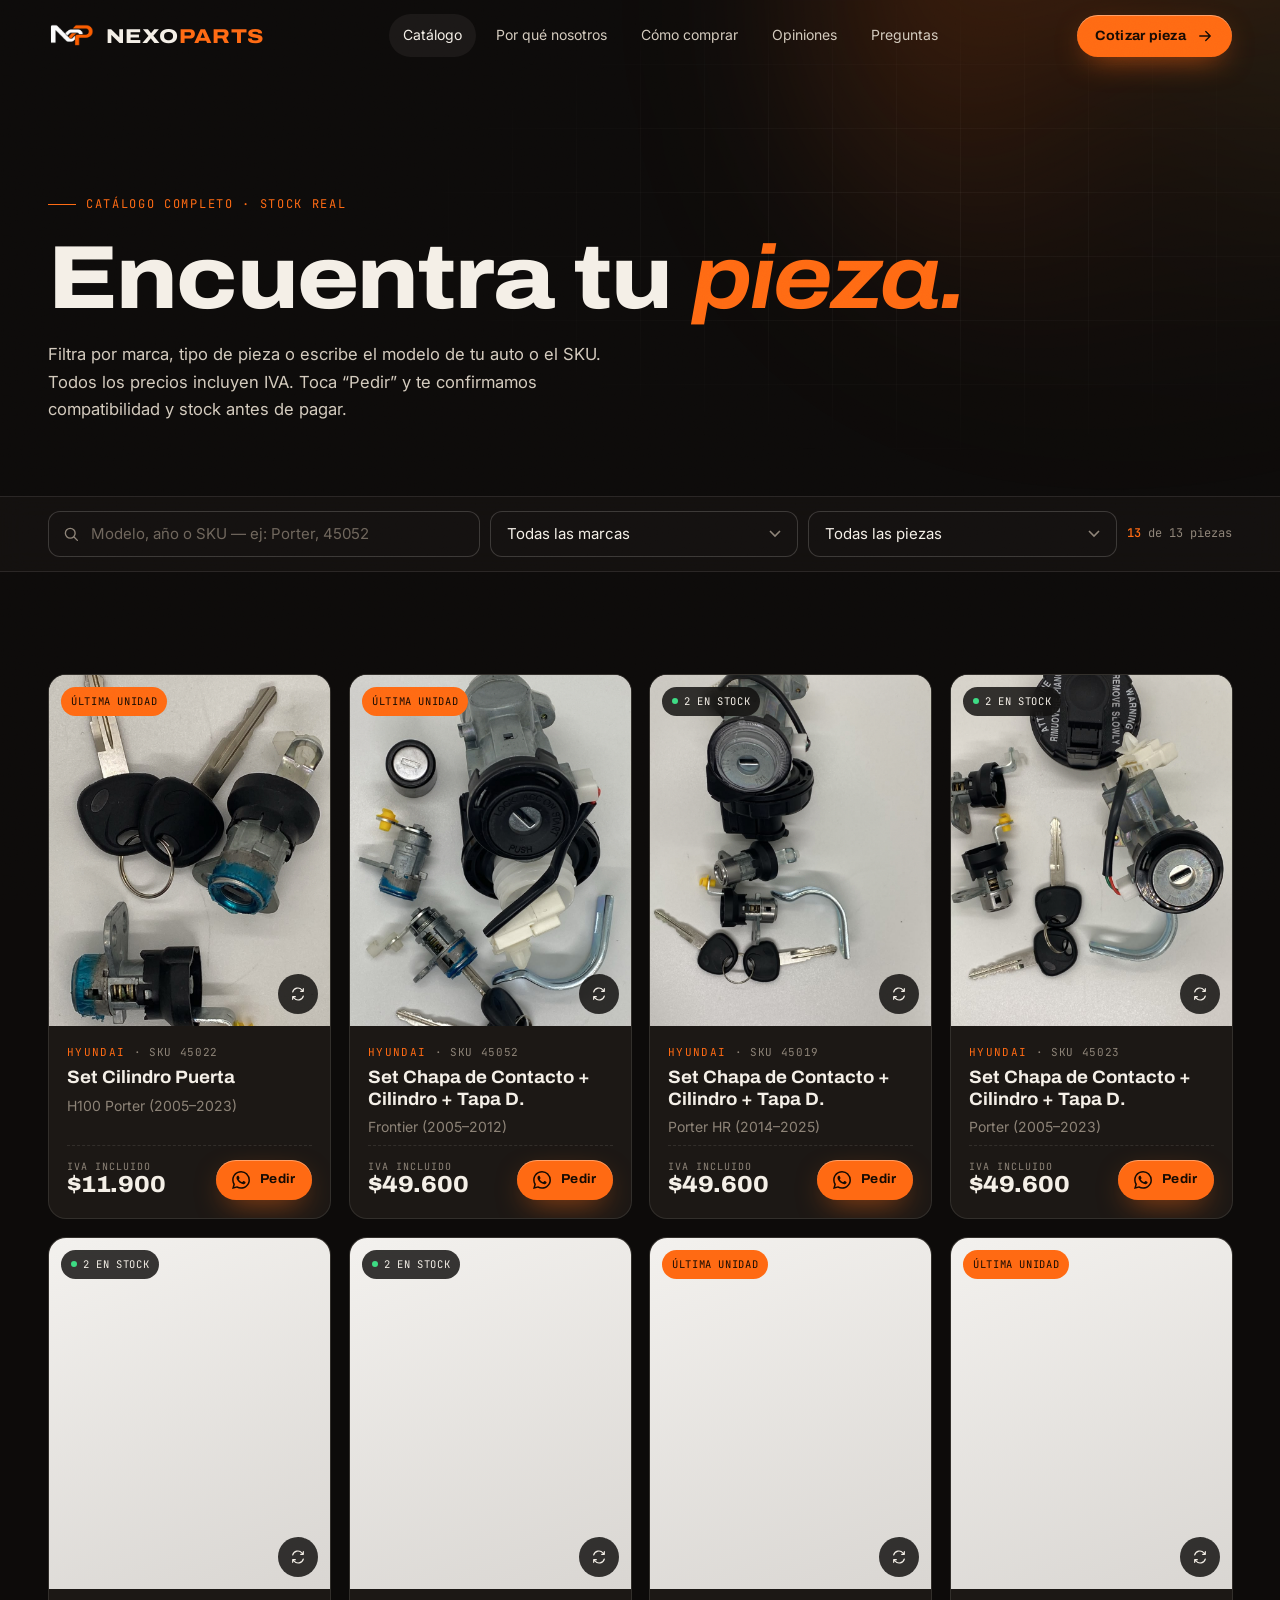
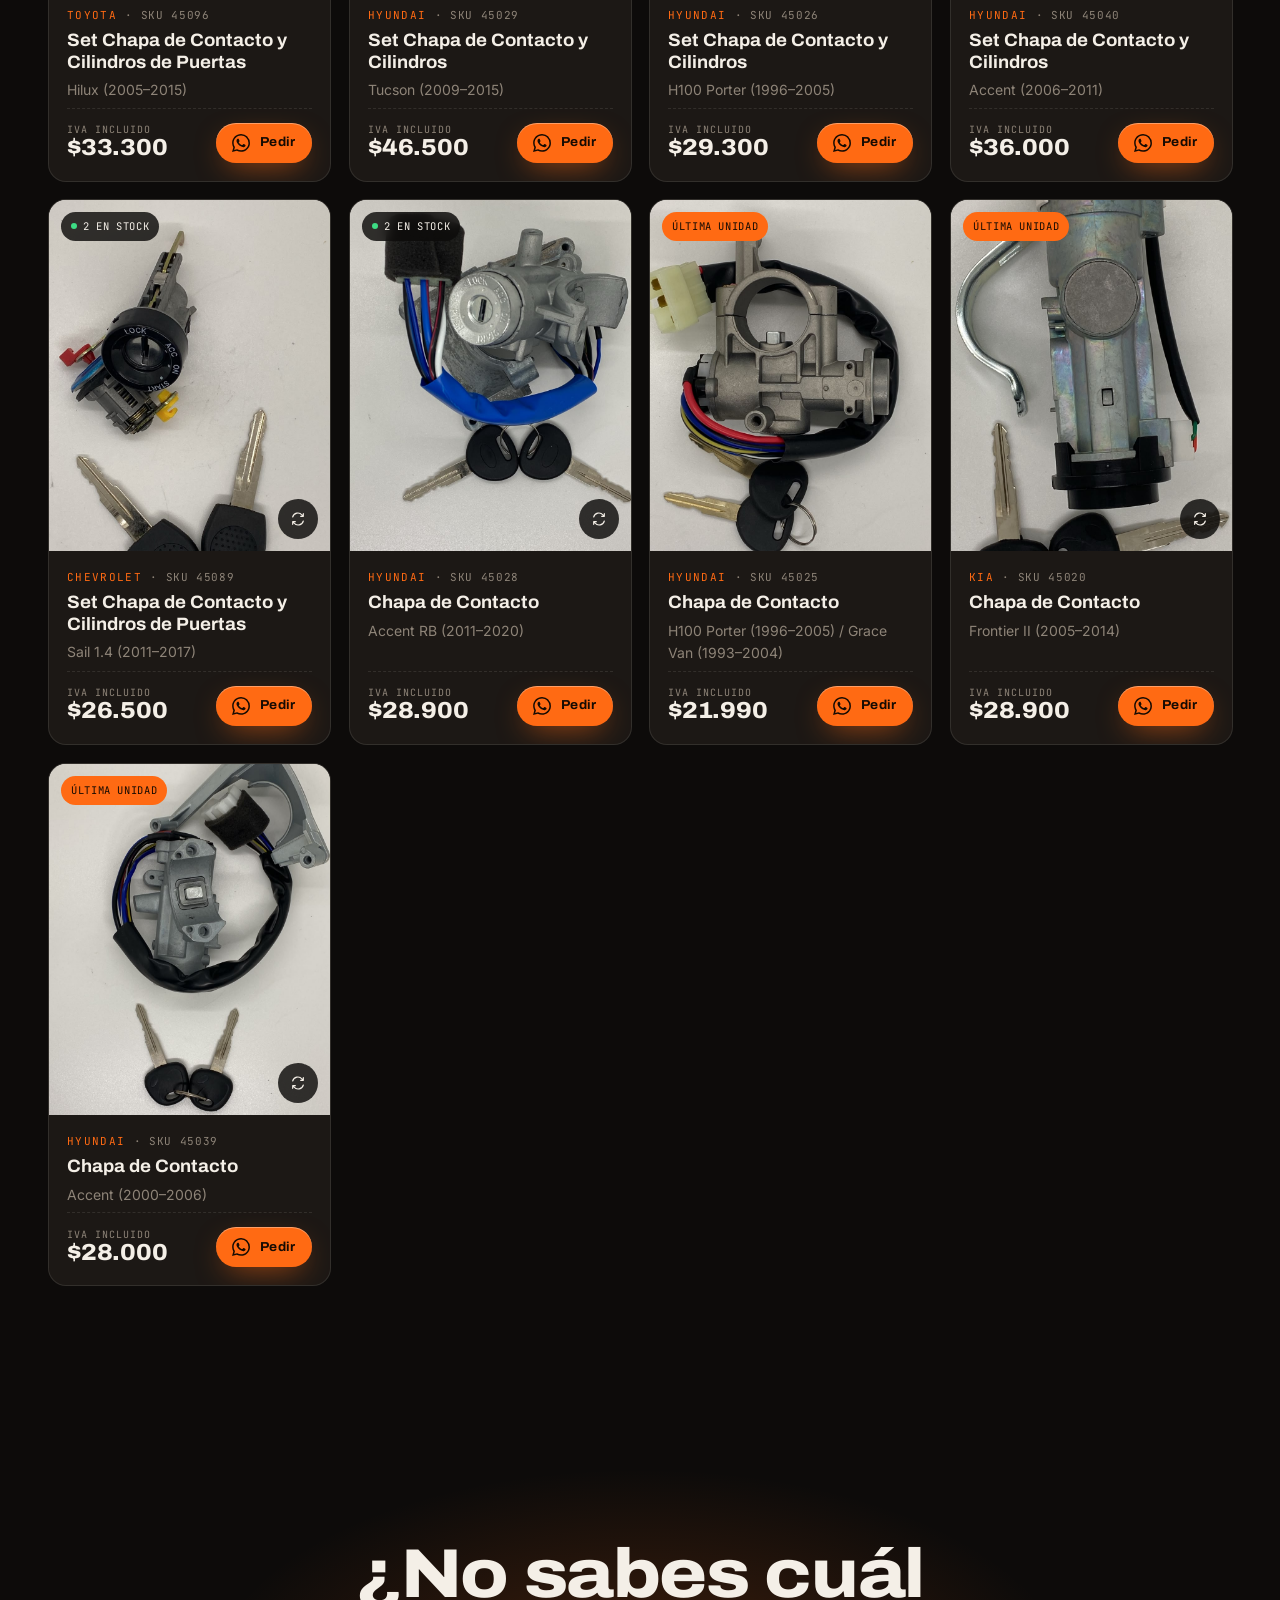
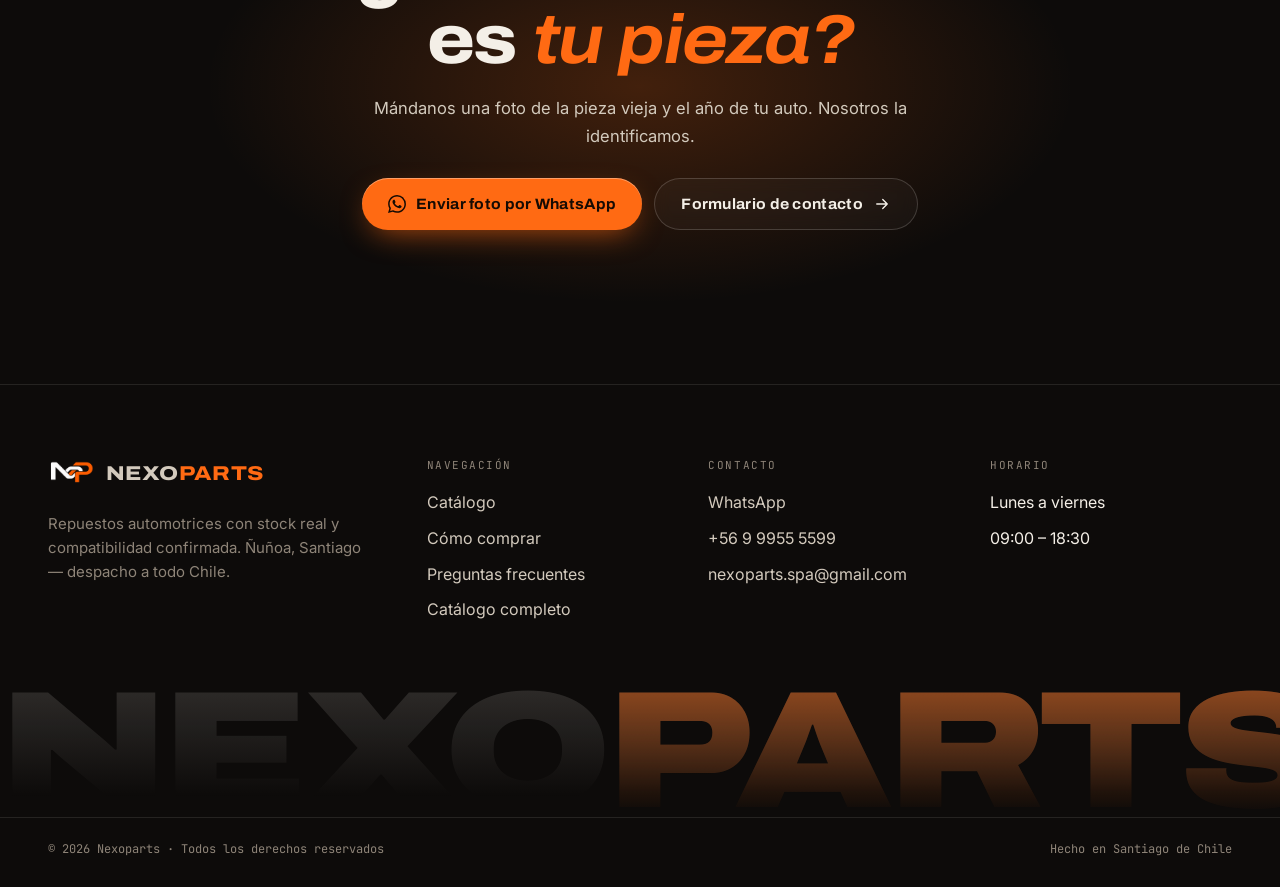
==== commit 5e51087c: "Rediseño completo de la web: nueva portada, catálogo con precios, preguntas frecuentes y contacto Co" ====
--- a/catalogo.html
+++ b/catalogo.html
@@ -1,226 +1,172 @@
 <!DOCTYPE html>
-<html lang="es">
+<html lang="es-CL">
 <head>
 <meta charset="UTF-8">
-<meta name="viewport" content="width=device-width, initial-scale=1.0">
-<title>Catálogo — Nexoparts</title>
+<meta name="viewport" content="width=device-width, initial-scale=1, viewport-fit=cover">
+<title>Catálogo de repuestos — Nexoparts</title>
+<meta name="description" content="Busca chapas de contacto, cilindros y repuestos por marca, tipo de pieza o SKU. Fotos reales y stock verificado. Nexoparts, Santiago.">
+<meta name="theme-color" content="#0D0B0A">
+<meta property="og:title" content="Nexoparts — La pieza exacta, a la primera">
+<meta property="og:description" content="Repuestos con stock real y compatibilidad confirmada. Ñuñoa, Santiago · Despacho a todo Chile.">
+<meta property="og:image" content="images/productos/45052_1.jpeg">
+<meta property="og:type" content="website">
+<link rel="icon" type="image/png" href="images/favicon.png">
 <link rel="preconnect" href="https://fonts.googleapis.com">
 <link rel="preconnect" href="https://fonts.gstatic.com" crossorigin>
-<link href="https://fonts.googleapis.com/css2?family=Oswald:wght@400;500;600;700&family=IBM+Plex+Sans:wght@400;500;600;700&family=IBM+Plex+Mono:wght@400;500;600&display=swap" rel="stylesheet">
-<link rel="stylesheet" href="styles.css">
-<link rel="icon" type="image/png" href="images/logo.png">
+<link href="https://fonts.googleapis.com/css2?family=Archivo:ital,wdth,wght@0,62..125,400..900;1,62..125,400..900&family=Inter:wght@400;500;600&family=JetBrains+Mono:wght@400;500&display=swap" rel="stylesheet">
+<link rel="stylesheet" href="styles.css?v=20261113b">
+<script>document.documentElement.classList.add('js');</script>
 </head>
-<body class="font-body bg-base text-ink antialiased">
-<div class="grain"></div>
-<div id="spotlight" class="spotlight"></div>
+<body>
 
-<div class="hidden sm:block bg-surface2 border-b border-line text-xs">
-  <div class="max-w-7xl mx-auto px-6 py-2 flex items-center justify-between text-mute font-mono">
-    <span>ÑUÑOA, SANTIAGO · DESPACHO A TODO CHILE</span>
-    <div class="flex items-center gap-6">
-      <span>LUN–VIE 09:00–18:30</span>
-      <a href="tel:+56999555599" class="text-hazard hover:text-orange">+56 9 9955 5599</a>
+<!-- Iconos (se reutilizan con <use href="#i-...">) -->
+<svg width="0" height="0" style="position:absolute" aria-hidden="true">
+  <symbol id="i-arrow" viewBox="0 0 24 24"><path d="M5 12h14M13 6l6 6-6 6" fill="none" stroke="currentColor" stroke-width="1.8" stroke-linecap="round" stroke-linejoin="round"/></symbol>
+  <symbol id="i-wa" viewBox="0 0 24 24"><path fill="currentColor" d="M17.47 14.38c-.3-.15-1.76-.87-2.03-.97-.27-.1-.47-.15-.67.15-.2.3-.77.97-.94 1.16-.17.2-.35.22-.64.08-.3-.15-1.26-.46-2.39-1.48-.88-.79-1.48-1.76-1.65-2.06-.17-.3-.02-.46.13-.6.13-.14.3-.35.45-.52.15-.18.2-.3.3-.5.1-.2.05-.37-.03-.52-.07-.15-.67-1.61-.92-2.2-.24-.59-.49-.5-.67-.51h-.57c-.2 0-.52.07-.79.37-.27.3-1.04 1.02-1.04 2.48s1.07 2.88 1.21 3.07c.15.2 2.1 3.2 5.08 4.49.71.31 1.26.49 1.7.63.71.22 1.36.19 1.87.12.57-.09 1.76-.72 2-1.42.25-.69.25-1.29.18-1.41-.08-.13-.28-.2-.57-.35m-5.42 7.4h-.01a9.87 9.87 0 0 1-5.03-1.38l-.36-.21-3.74.98 1-3.65-.24-.37a9.86 9.86 0 0 1-1.51-5.26c0-5.45 4.44-9.88 9.89-9.88 2.64 0 5.12 1.03 6.99 2.9a9.83 9.83 0 0 1 2.89 6.99c0 5.45-4.44 9.88-9.88 9.88m8.41-18.3A11.82 11.82 0 0 0 12.05 0C5.5 0 .16 5.34.16 11.89c0 2.1.55 4.14 1.59 5.95L.06 24l6.3-1.65a11.88 11.88 0 0 0 5.69 1.45h.01c6.55 0 11.89-5.34 11.89-11.89a11.82 11.82 0 0 0-3.48-8.41z"/></symbol>
+  <symbol id="i-check" viewBox="0 0 24 24"><path d="M20 6 9 17l-5-5" fill="none" stroke="currentColor" stroke-width="2" stroke-linecap="round" stroke-linejoin="round"/></symbol>
+  <symbol id="i-shield" viewBox="0 0 24 24"><path d="M12 3 4 6v6c0 5 3.4 8.4 8 9 4.6-.6 8-4 8-9V6l-8-3z M8.5 12l2.5 2.5 4.5-5" fill="none" stroke="currentColor" stroke-width="1.7" stroke-linecap="round" stroke-linejoin="round"/></symbol>
+  <symbol id="i-camera" viewBox="0 0 24 24"><path d="M3 8h3.5L8 5.5h8L17.5 8H21v11H3z" fill="none" stroke="currentColor" stroke-width="1.7" stroke-linejoin="round"/><circle cx="12" cy="13" r="3.5" fill="none" stroke="currentColor" stroke-width="1.7"/></symbol>
+  <symbol id="i-truck" viewBox="0 0 24 24"><path d="M2 6h12v10H2zM14 10h4l3 3v3h-7z" fill="none" stroke="currentColor" stroke-width="1.7" stroke-linejoin="round"/><circle cx="6" cy="18" r="2" fill="var(--bg-2)" stroke="currentColor" stroke-width="1.7"/><circle cx="17" cy="18" r="2" fill="var(--bg-2)" stroke="currentColor" stroke-width="1.7"/></symbol>
+  <symbol id="i-chat" viewBox="0 0 24 24"><path d="M4 5h16v11H9l-5 4z" fill="none" stroke="currentColor" stroke-width="1.7" stroke-linejoin="round"/><path d="M8 10h8M8 13h5" stroke="currentColor" stroke-width="1.7" stroke-linecap="round"/></symbol>
+  <symbol id="i-search" viewBox="0 0 24 24"><circle cx="11" cy="11" r="6.5" fill="none" stroke="currentColor" stroke-width="1.8"/><path d="m16 16 4.5 4.5" stroke="currentColor" stroke-width="1.8" stroke-linecap="round"/></symbol>
+  <symbol id="i-phone" viewBox="0 0 24 24"><path d="M5 3h4l2 5-2.5 1.5a11 11 0 0 0 6 6L16 13l5 2v4a2 2 0 0 1-2 2A16 16 0 0 1 3 5a2 2 0 0 1 2-2" fill="none" stroke="currentColor" stroke-width="1.7" stroke-linejoin="round"/></symbol>
+  <symbol id="i-mail" viewBox="0 0 24 24"><path d="M3 5h18v14H3z" fill="none" stroke="currentColor" stroke-width="1.7" stroke-linejoin="round"/><path d="m3 6 9 7 9-7" fill="none" stroke="currentColor" stroke-width="1.7" stroke-linejoin="round"/></symbol>
+  <symbol id="i-clock" viewBox="0 0 24 24"><circle cx="12" cy="12" r="8.5" fill="none" stroke="currentColor" stroke-width="1.7"/><path d="M12 7.5V12l3 2" fill="none" stroke="currentColor" stroke-width="1.7" stroke-linecap="round"/></symbol>
+  <symbol id="i-pin" viewBox="0 0 24 24"><path d="M12 21s7-6.2 7-11.5A7 7 0 0 0 5 9.5C5 14.8 12 21 12 21z" fill="none" stroke="currentColor" stroke-width="1.7" stroke-linejoin="round"/><circle cx="12" cy="9.5" r="2.5" fill="none" stroke="currentColor" stroke-width="1.7"/></symbol>
+  <symbol id="i-key" viewBox="0 0 24 24"><circle cx="7.5" cy="12" r="4" fill="none" stroke="currentColor" stroke-width="1.7"/><path d="M11.5 12H21M17 12v3M20 12v2" fill="none" stroke="currentColor" stroke-width="1.7" stroke-linecap="round"/></symbol>
+  <symbol id="i-box" viewBox="0 0 24 24"><path d="m12 3 8 4.5v9L12 21l-8-4.5v-9z M4 7.5l8 4.5 8-4.5 M12 12v9" fill="none" stroke="currentColor" stroke-width="1.7" stroke-linejoin="round"/></symbol>
+  <symbol id="i-star" viewBox="0 0 24 24"><path fill="currentColor" d="m12 2.8 2.8 5.8 6.3.9-4.6 4.4 1.1 6.3L12 17.2l-5.6 3 1.1-6.3L2.9 9.5l6.3-.9z"/></symbol>
+  <symbol id="i-swap" viewBox="0 0 24 24"><path d="M4 9a8 8 0 0 1 14-3l2 2M20 15a8 8 0 0 1-14 3l-2-2M20 4v4h-4M4 20v-4h4" fill="none" stroke="currentColor" stroke-width="1.7" stroke-linecap="round" stroke-linejoin="round"/></symbol>
+</svg>
+
+<div class="grain" aria-hidden="true"></div>
+<div class="progress" aria-hidden="true"><span id="progressBar"></span></div>
+
+<!-- ============ CABECERA ============ -->
+<header class="header" id="header">
+  <div class="wrap header-inner">
+    <a href="index.html#top" class="brand" aria-label="Nexoparts, ir al inicio">
+      <img src="images/logo-sm.png" alt="" width="46" height="31">
+      <span class="brand-word">NEXO<b>PARTS</b></span>
+    </a>
+    <nav class="nav" aria-label="Principal">
+      <a href="catalogo.html" class="is-active" aria-current="page">Catálogo</a>
+      <a href="index.html#confianza">Por qué nosotros</a>
+      <a href="index.html#como-comprar">Cómo comprar</a>
+      <a href="index.html#opiniones">Opiniones</a>
+      <a href="index.html#preguntas">Preguntas</a>
+    </nav>
+    <div style="display:flex;gap:10px;align-items:center">
+      <a href="index.html#contacto" class="btn btn--primary btn--sm header-cta" data-magnetic>Cotizar pieza <svg class="arrow"><use href="#i-arrow"/></svg></a>
+      <button class="burger" id="burger" aria-label="Abrir menú" aria-expanded="false" aria-controls="mobileMenu"><span></span></button>
     </div>
+  </div>
+</header>
+
+<nav class="mobile-menu" id="mobileMenu" aria-label="Menú móvil">
+  <a class="mm-link" href="catalogo.html"><small>01</small>Catálogo</a>
+  <a class="mm-link" href="index.html#confianza"><small>02</small>Por qué nosotros</a>
+  <a class="mm-link" href="index.html#como-comprar"><small>03</small>Cómo comprar</a>
+  <a class="mm-link" href="index.html#preguntas"><small>04</small>Preguntas</a>
+  <a class="mm-link" href="index.html#contacto"><small>05</small>Contacto</a>
+  <div class="mm-foot">
+    <a class="btn btn--primary btn--block" href="https://wa.me/56999555599" target="_blank" rel="noopener"><svg><use href="#i-wa"/></svg> Escríbenos por WhatsApp</a>
+    <p class="mono muted" style="font-size:12px;text-align:center">Lun–Vie 09:00–18:30 · Ñuñoa, Santiago</p>
+  </div>
+</nav>
+
+<main id="top">
+<section class="page-hero">
+  <div class="hero-mesh" aria-hidden="true"></div>
+  <div class="hero-grid" aria-hidden="true"></div>
+  <div class="wrap">
+    <span class="kicker">Catálogo completo · stock real</span>
+    <h1 class="h-display">Encuentra tu <span class="em-accent">pieza.</span></h1>
+    <p class="lead">Filtra por marca, tipo de pieza o escribe el modelo de tu auto o el SKU. Todos los precios incluyen IVA. Toca “Pedir” y te confirmamos compatibilidad y stock antes de pagar.</p>
+  </div>
+</section>
+
+<div class="toolbar">
+  <div class="wrap">
+    <label class="search"><span class="sr-only">Buscar por modelo, año o SKU</span><svg><use href="#i-search"/></svg><input class="input" id="fQ" type="search" placeholder="Modelo, año o SKU — ej: Porter, 45052" autocomplete="off"></label>
+    <label><span class="sr-only">Marca</span><select class="input" id="fMarca" data-fill="brands"><option value="">Todas las marcas</option></select></label>
+    <label><span class="sr-only">Tipo de pieza</span><select class="input" id="fCat" data-fill="cats"><option value="">Todas las piezas</option></select></label>
+    <span class="count" id="resultCount" aria-live="polite"></span>
   </div>
 </div>
 
-<header class="sticky top-0 z-50 bg-base/95 backdrop-blur border-b border-line">
-  <div class="max-w-7xl mx-auto px-6 h-16 flex items-center justify-between">
-    <a href="index.html" class="flex items-center gap-2">
-      <img src="images/logo.png" alt="Nexoparts" class="h-8 w-auto">
-      <span class="font-display font-700 text-2xl tracking-tight text-ink">NEXO<span class="text-orange">PARTS</span></span>
-    </a>
-    <nav class="hidden md:flex items-center gap-8 font-display uppercase text-sm tracking-wide text-mute">
-      <a href="catalogo.html" class="link-underline text-ink px-1 py-1 rounded-sm glow-hover">Catálogo</a>
-      <a href="contacto.html" class="link-underline hover:text-ink px-1 py-1 rounded-sm glow-hover">Contacto</a>
-    </nav>
-    <button id="menuBtn" aria-label="Abrir menú" class="md:hidden text-ink glow-hover rounded-sm p-1">
-      <svg width="24" height="24" viewBox="0 0 24 24" fill="none" stroke="currentColor" stroke-width="2"><line x1="3" y1="6" x2="21" y2="6"/><line x1="3" y1="12" x2="21" y2="12"/><line x1="3" y1="18" x2="21" y2="18"/></svg>
-    </button>
-  </div>
-  <nav id="mobileMenu" class="hidden md:hidden border-t border-line bg-surface font-display uppercase text-sm tracking-wide">
-    <a href="catalogo.html" class="block px-6 py-3 text-ink border-b border-line glow-hover">Catálogo</a>
-    <a href="contacto.html" class="block px-6 py-3 text-mute hover:text-ink glow-hover">Contacto</a>
-  </nav>
-</header>
-
-<main>
-<section class="border-b border-line">
-  <div class="max-w-7xl mx-auto px-6 py-10">
-    <span class="font-mono text-xs text-steel">CATÁLOGO COMPLETO</span>
-    <h1 class="font-display font-700 uppercase text-3xl sm:text-4xl mt-2 mb-8">Filtra por marca, pieza o SKU</h1>
-
-    <!-- FUNCTIONAL FILTER BAR -->
-    <div class="bg-surface border border-line rounded-sm p-4 sm:p-5 grid grid-cols-1 sm:grid-cols-4 gap-3 items-end">
-      <div>
-        <label for="fMarca" class="font-mono text-[11px] text-mute uppercase">Marca</label>
-        <select id="fMarca" class="field mt-1"><option value="">Todas las marcas</option></select>
+<section class="section--tight">
+  <div class="wrap">
+    <div class="pgrid" id="fullGrid">
+      <noscript><p class="muted">Para ver el catálogo activa JavaScript o escríbenos por <a href="https://wa.me/56999555599" style="color:var(--accent)">WhatsApp</a>.</p></noscript>
+    </div>
+    <div class="empty" id="emptyState">
+      <h3>No encontramos esa pieza en el catálogo</h3>
+      <p>Puede que la tengamos igual. Escríbenos con marca, modelo y año y te respondemos.</p>
+      <div style="display:flex;flex-wrap:wrap;gap:10px;justify-content:center">
+        <button type="button" class="btn btn--ghost" id="resetFilters">Limpiar filtros</button>
+        <a class="btn btn--primary" href="https://wa.me/56999555599?text=Hola%20Nexoparts%2C%20busco%20una%20pieza%20que%20no%20encuentro%20en%20el%20cat%C3%A1logo%3A%20" target="_blank" rel="noopener"><svg><use href="#i-wa"/></svg> Preguntar por WhatsApp</a>
       </div>
-      <div>
-        <label for="fCategoria" class="font-mono text-[11px] text-mute uppercase">Pieza</label>
-        <select id="fCategoria" class="field mt-1"><option value="">Todas las piezas</option></select>
-      </div>
-      <div>
-        <label for="fQ" class="font-mono text-[11px] text-mute uppercase">SKU o palabra clave</label>
-        <input id="fQ" type="text" placeholder="Ej: WPT-057, pastillas..." class="field mt-1 vin-input">
-      </div>
-      <button id="clearFilters" class="glow-hover border border-line rounded-sm px-4 py-2.5 font-display uppercase text-sm text-mute">Limpiar filtros</button>
     </div>
-
-    <p id="resultsCount" class="font-mono text-xs text-mute mt-5"></p>
   </div>
 </section>
 
-<section class="border-b border-line">
-  <div class="max-w-7xl mx-auto px-6 py-10">
-    <div id="catalogGrid" class="grid grid-cols-1 sm:grid-cols-2 lg:grid-cols-4 gap-5"></div>
-    <div id="emptyState" class="hidden text-center py-16">
-      <p class="font-display uppercase text-xl text-mute">No encontramos piezas con esos filtros</p>
-      <p class="text-mute text-sm mt-2">Escríbenos el modelo de tu auto y la pieza que buscas, la agregamos al catálogo.</p>
-      <a href="contacto.html" class="inline-block mt-5 btn-primary bg-orange text-base font-display uppercase text-sm font-600 px-6 py-3 rounded-sm">Consultar por esta pieza</a>
+<section class="final-cta">
+  <div class="wrap">
+    <h2 class="h-display h2 rv">¿No sabes cuál es <span class="em-accent">tu pieza?</span></h2>
+    <p class="lead rv" data-d="1">Mándanos una foto de la pieza vieja y el año de tu auto. Nosotros la identificamos.</p>
+    <div class="hero-actions rv" data-d="2">
+      <a href="https://wa.me/56999555599?text=Hola%20Nexoparts%2C%20les%20mando%20foto%20de%20mi%20pieza.%20Mi%20auto%20es%3A%20" target="_blank" rel="noopener" class="btn btn--primary" data-magnetic><svg><use href="#i-wa"/></svg> Enviar foto por WhatsApp</a>
+      <a href="index.html#contacto" class="btn btn--ghost" data-magnetic>Formulario de contacto <svg class="arrow"><use href="#i-arrow"/></svg></a>
     </div>
   </div>
 </section>
 </main>
 
-<footer class="bg-surface2">
-  <div class="max-w-7xl mx-auto px-6 py-14 grid grid-cols-1 sm:grid-cols-3 gap-8">
-    <div>
-      <span class="font-display font-700 text-xl">NEXO<span class="text-orange">PARTS</span></span>
-      <p class="text-mute text-sm mt-3 max-w-xs">Ñuñoa, Santiago. Despacho a todo Chile.</p>
-      <p class="font-mono text-xs text-mute mt-4">
-        <a href="tel:+56999555599" class="hover:text-orange">+56 9 9955 5599</a><br>
-        <a href="mailto:nexoparts.spa@gmail.com" class="hover:text-orange">nexoparts.spa@gmail.com</a>
-      </p>
+<!-- ============ PIE ============ -->
+<footer class="footer">
+  <div class="wrap footer-grid">
+    <div class="footer-about">
+      <a href="index.html#top" class="brand"><img src="images/logo-sm.png" alt="" width="46" height="31"><span class="brand-word">NEXO<b>PARTS</b></span></a>
+      <p>Repuestos automotrices con stock real y compatibilidad confirmada. Ñuñoa, Santiago — despacho a todo Chile.</p>
     </div>
     <div>
-      <p class="font-display uppercase text-sm text-ink mb-3">Navegación</p>
-      <ul class="space-y-2 text-sm text-mute">
-        <li><a href="catalogo.html" class="hover:text-orange">Catálogo</a></li>
-        <li><a href="contacto.html" class="hover:text-orange">Contacto</a></li>
+      <h4>Navegación</h4>
+      <ul>
+        <li><a href="index.html#catalogo">Catálogo</a></li>
+        <li><a href="index.html#como-comprar">Cómo comprar</a></li>
+        <li><a href="index.html#preguntas">Preguntas frecuentes</a></li>
+        <li><a href="catalogo.html">Catálogo completo</a></li>
       </ul>
     </div>
     <div>
-      <p class="font-display uppercase text-sm text-ink mb-3">Horario</p>
-      <p class="text-sm text-mute">Lun–Vie 09:00–18:30</p>
+      <h4>Contacto</h4>
+      <ul>
+        <li><a href="https://wa.me/56999555599" target="_blank" rel="noopener">WhatsApp</a></li>
+        <li><a href="tel:+56999555599">+56 9 9955 5599</a></li>
+        <li><a href="mailto:nexoparts.spa@gmail.com">nexoparts.spa@gmail.com</a></li>
+      </ul>
+    </div>
+    <div>
+      <h4>Horario</h4>
+      <ul>
+        <li>Lunes a viernes</li>
+        <li>09:00 – 18:30</li>
+      </ul>
     </div>
   </div>
-  <div class="hazard-strip h-1"></div>
-  <div class="max-w-7xl mx-auto px-6 py-5 text-center text-xs font-mono text-mute">
-    © 2026 Nexoparts — Todos los derechos reservados
+  <div class="footer-word" aria-hidden="true">NEXO<b>PARTS</b></div>
+  <div class="wrap footer-bottom">
+    <span>© <span id="year">2026</span> Nexoparts · Todos los derechos reservados</span>
+    <span>Hecho en Santiago de Chile</span>
   </div>
 </footer>
 
-<script src="site.js"></script>
-<script src="products.js"></script>
-<script>
-  const fMarca = document.getElementById('fMarca');
-  const fCategoria = document.getElementById('fCategoria');
-  const fQ = document.getElementById('fQ');
-  const grid = document.getElementById('catalogGrid');
-  const emptyState = document.getElementById('emptyState');
-  const resultsCount = document.getElementById('resultsCount');
+<a class="wa-float" id="waFloat" href="https://wa.me/56999555599?text=Hola%20Nexoparts%2C%20busco%20un%20repuesto." target="_blank" rel="noopener" aria-label="Escríbenos por WhatsApp"><svg><use href="#i-wa"/></svg></a>
 
-  NEXOPARTS_BRANDS.forEach(b => {
-    const opt = document.createElement('option');
-    opt.value = b; opt.textContent = b;
-    fMarca.appendChild(opt);
-  });
-  NEXOPARTS_CATEGORIES.forEach(c => {
-    const opt = document.createElement('option');
-    opt.value = c.id; opt.textContent = c.label;
-    fCategoria.appendChild(opt);
-  });
-
-  // Pre-fill filters from URL (?marca=&categoria=&q=) coming from the home page search
-  const params = new URLSearchParams(window.location.search);
-  if (params.get('marca')) fMarca.value = params.get('marca');
-  if (params.get('categoria')) fCategoria.value = params.get('categoria');
-  if (params.get('q')) fQ.value = params.get('q');
-
-  function waLink(p) {
-    const msg = `Hola, quiero consultar disponibilidad de: ${p.name} (SKU ${p.sku}) para ${p.brand} ${p.fits}`;
-    return `https://wa.me/56999555599?text=${encodeURIComponent(msg)}`;
-  }
-
-  // Navega entre las 2 fotos de un producto usando las flechas
-  window.showImage = function (id, dir) {
-    const p = NEXOPARTS_PRODUCTS.find(x => x.id === id);
-    const imgEl = document.getElementById('img-' + id);
-    if (!p || !imgEl) return;
-    const current = imgEl.dataset.current === '2' ? 2 : 1;
-    const next = current === 1 ? 2 : 1;
-    imgEl.src = next === 1 ? p.img : p.img2;
-    imgEl.dataset.current = String(next);
-    const dot1 = document.getElementById('dot-' + id + '-1');
-    const dot2 = document.getElementById('dot-' + id + '-2');
-    if (dot1 && dot2) {
-      dot1.className = next === 1 ? 'w-1.5 h-1.5 rounded-full bg-orange' : 'w-1.5 h-1.5 rounded-full bg-ink/30';
-      dot2.className = next === 2 ? 'w-1.5 h-1.5 rounded-full bg-orange' : 'w-1.5 h-1.5 rounded-full bg-ink/30';
-    }
-  };
-
-  function render() {
-    const marca = fMarca.value;
-    const categoria = fCategoria.value;
-    const q = fQ.value.trim().toLowerCase();
-
-    const results = NEXOPARTS_PRODUCTS.filter(p => {
-      if (marca && p.brand !== marca) return false;
-      if (categoria && p.category !== categoria) return false;
-      if (q) {
-        const haystack = `${p.name} ${p.sku} ${p.brand} ${p.fits}`.toLowerCase();
-        if (!haystack.includes(q)) return false;
-      }
-      return true;
-    });
-
-    resultsCount.textContent = `${results.length} pieza${results.length === 1 ? '' : 's'} encontrada${results.length === 1 ? '' : 's'}`;
-
-    grid.innerHTML = results.map(p => `
-      <div class="part-card bg-surface border border-line rounded-sm p-5 flex flex-col">
-        <div class="aspect-[3/4] bg-base rounded-sm border border-line mb-4 flex items-center justify-center overflow-hidden relative group">
-          <img id="img-${p.id}" data-current="1" src="${p.img}" alt="${p.name}" class="w-full h-full object-cover"
-               onerror="this.style.display='none'; this.nextElementSibling.style.display='flex'; this.parentElement.querySelectorAll('.img-arrow,.img-dots').forEach(el => el.style.display='none');">
-          <div style="display:none" class="w-full h-full items-center justify-center text-mute font-mono text-[10px] uppercase text-center px-2">Foto pendiente<br>${p.sku}</div>
-
-          <button type="button" aria-label="Foto anterior" onclick="showImage('${p.id}', -1)"
-            class="img-arrow absolute left-1.5 top-1/2 -translate-y-1/2 w-7 h-7 rounded-full bg-base/70 border border-line flex items-center justify-center text-ink hover:border-orange hover:text-orange transition-colors">
-            <svg width="14" height="14" viewBox="0 0 24 24" fill="none" stroke="currentColor" stroke-width="2.5"><path d="M15 18l-6-6 6-6"/></svg>
-          </button>
-          <button type="button" aria-label="Foto siguiente" onclick="showImage('${p.id}', 1)"
-            class="img-arrow absolute right-1.5 top-1/2 -translate-y-1/2 w-7 h-7 rounded-full bg-base/70 border border-line flex items-center justify-center text-ink hover:border-orange hover:text-orange transition-colors">
-            <svg width="14" height="14" viewBox="0 0 24 24" fill="none" stroke="currentColor" stroke-width="2.5"><path d="M9 18l6-6-6-6"/></svg>
-          </button>
-
-          <div class="img-dots absolute bottom-2 left-1/2 -translate-x-1/2 flex gap-1.5">
-            <span id="dot-${p.id}-1" class="w-1.5 h-1.5 rounded-full bg-orange"></span>
-            <span id="dot-${p.id}-2" class="w-1.5 h-1.5 rounded-full bg-ink/30"></span>
-          </div>
-        </div>
-        <span class="font-mono text-[11px] text-steel">${p.brand.toUpperCase()} · ${p.sku}</span>
-        <h3 class="font-display uppercase text-base mt-1 text-white">${p.name}</h3>
-        <p class="text-mute text-xs mt-1">${p.fits}</p>
-        <div class="mt-auto pt-4 flex items-center justify-between gap-2">
-          <span class="font-mono text-[11px] text-hazard uppercase">${p.stock === 1 ? 'Última unidad' : 'Stock: ' + p.stock}</span>
-          <a href="${waLink(p)}" target="_blank" rel="noopener" class="btn-primary bg-orange text-base font-display uppercase text-xs font-600 px-3 py-2 rounded-sm whitespace-nowrap">Consultar</a>
-        </div>
-      </div>
-    `).join('');
-
-    emptyState.classList.toggle('hidden', results.length > 0);
-  }
-
-  [fMarca, fCategoria].forEach(el => el.addEventListener('change', render));
-  fQ.addEventListener('input', render);
-  document.getElementById('clearFilters').addEventListener('click', () => {
-    fMarca.value = ''; fCategoria.value = ''; fQ.value = '';
-    history.replaceState(null, '', 'catalogo.html');
-    render();
-  });
-
-  render();
-</script>
-
+<script defer src="lib/gsap.min.js"></script>
+<script defer src="lib/ScrollTrigger.min.js"></script>
+<script defer src="products.js?v=20261113b"></script>
+<script defer src="main.js?v=20261113b"></script>
 </body>
 </html>
--- a/styles.css
+++ b/styles.css
@@ -1 +1,654 @@
-*,:after,:before{--tw-border-spacing-x:0;--tw-border-spacing-y:0;--tw-translate-x:0;--tw-translate-y:0;--tw-rotate:0;--tw-skew-x:0;--tw-skew-y:0;--tw-scale-x:1;--tw-scale-y:1;--tw-pan-x: ;--tw-pan-y: ;--tw-pinch-zoom: ;--tw-scroll-snap-strictness:proximity;--tw-gradient-from-position: ;--tw-gradient-via-position: ;--tw-gradient-to-position: ;--tw-ordinal: ;--tw-slashed-zero: ;--tw-numeric-figure: ;--tw-numeric-spacing: ;--tw-numeric-fraction: ;--tw-ring-inset: ;--tw-ring-offset-width:0px;--tw-ring-offset-color:#fff;--tw-ring-color:rgba(59,130,246,.5);--tw-ring-offset-shadow:0 0 #0000;--tw-ring-shadow:0 0 #0000;--tw-shadow:0 0 #0000;--tw-shadow-colored:0 0 #0000;--tw-blur: ;--tw-brightness: ;--tw-contrast: ;--tw-grayscale: ;--tw-hue-rotate: ;--tw-invert: ;--tw-saturate: ;--tw-sepia: ;--tw-drop-shadow: ;--tw-backdrop-blur: ;--tw-backdrop-brightness: ;--tw-backdrop-contrast: ;--tw-backdrop-grayscale: ;--tw-backdrop-hue-rotate: ;--tw-backdrop-invert: ;--tw-backdrop-opacity: ;--tw-backdrop-saturate: ;--tw-backdrop-sepia: ;--tw-contain-size: ;--tw-contain-layout: ;--tw-contain-paint: ;--tw-contain-style: }::backdrop{--tw-border-spacing-x:0;--tw-border-spacing-y:0;--tw-translate-x:0;--tw-translate-y:0;--tw-rotate:0;--tw-skew-x:0;--tw-skew-y:0;--tw-scale-x:1;--tw-scale-y:1;--tw-pan-x: ;--tw-pan-y: ;--tw-pinch-zoom: ;--tw-scroll-snap-strictness:proximity;--tw-gradient-from-position: ;--tw-gradient-via-position: ;--tw-gradient-to-position: ;--tw-ordinal: ;--tw-slashed-zero: ;--tw-numeric-figure: ;--tw-numeric-spacing: ;--tw-numeric-fraction: ;--tw-ring-inset: ;--tw-ring-offset-width:0px;--tw-ring-offset-color:#fff;--tw-ring-color:rgba(59,130,246,.5);--tw-ring-offset-shadow:0 0 #0000;--tw-ring-shadow:0 0 #0000;--tw-shadow:0 0 #0000;--tw-shadow-colored:0 0 #0000;--tw-blur: ;--tw-brightness: ;--tw-contrast: ;--tw-grayscale: ;--tw-hue-rotate: ;--tw-invert: ;--tw-saturate: ;--tw-sepia: ;--tw-drop-shadow: ;--tw-backdrop-blur: ;--tw-backdrop-brightness: ;--tw-backdrop-contrast: ;--tw-backdrop-grayscale: ;--tw-backdrop-hue-rotate: ;--tw-backdrop-invert: ;--tw-backdrop-opacity: ;--tw-backdrop-saturate: ;--tw-backdrop-sepia: ;--tw-contain-size: ;--tw-contain-layout: ;--tw-contain-paint: ;--tw-contain-style: }/*! tailwindcss v3.4.19 | MIT License | https://tailwindcss.com*/*,:after,:before{box-sizing:border-box;border:0 solid #e5e7eb}:after,:before{--tw-content:""}:host,html{line-height:1.5;-webkit-text-size-adjust:100%;-moz-tab-size:4;-o-tab-size:4;tab-size:4;font-family:ui-sans-serif,system-ui,sans-serif,Apple Color Emoji,Segoe UI Emoji,Segoe UI Symbol,Noto Color Emoji;font-feature-settings:normal;font-variation-settings:normal;-webkit-tap-highlight-color:transparent}body{margin:0;line-height:inherit}hr{height:0;color:inherit;border-top-width:1px}abbr:where([title]){-webkit-text-decoration:underline dotted;text-decoration:underline dotted}h1,h2,h3,h4,h5,h6{font-size:inherit;font-weight:inherit}a{color:inherit;text-decoration:inherit}b,strong{font-weight:bolder}code,kbd,pre,samp{font-family:IBM Plex Mono,monospace;font-feature-settings:normal;font-variation-settings:normal;font-size:1em}small{font-size:80%}sub,sup{font-size:75%;line-height:0;position:relative;vertical-align:baseline}sub{bottom:-.25em}sup{top:-.5em}table{text-indent:0;border-color:inherit;border-collapse:collapse}button,input,optgroup,select,textarea{font-family:inherit;font-feature-settings:inherit;font-variation-settings:inherit;font-size:100%;font-weight:inherit;line-height:inherit;letter-spacing:inherit;color:inherit;margin:0;padding:0}button,select{text-transform:none}button,input:where([type=button]),input:where([type=reset]),input:where([type=submit]){-webkit-appearance:button;background-color:transparent;background-image:none}:-moz-focusring{outline:auto}:-moz-ui-invalid{box-shadow:none}progress{vertical-align:baseline}::-webkit-inner-spin-button,::-webkit-outer-spin-button{height:auto}[type=search]{-webkit-appearance:textfield;outline-offset:-2px}::-webkit-search-decoration{-webkit-appearance:none}::-webkit-file-upload-button{-webkit-appearance:button;font:inherit}summary{display:list-item}blockquote,dd,dl,figure,h1,h2,h3,h4,h5,h6,hr,p,pre{margin:0}fieldset{margin:0}fieldset,legend{padding:0}menu,ol,ul{list-style:none;margin:0;padding:0}dialog{padding:0}textarea{resize:vertical}input::-moz-placeholder,textarea::-moz-placeholder{opacity:1;color:#9ca3af}input::placeholder,textarea::placeholder{opacity:1;color:#9ca3af}[role=button],button{cursor:pointer}:disabled{cursor:default}audio,canvas,embed,iframe,img,object,svg,video{display:block;vertical-align:middle}img,video{max-width:100%;height:auto}[hidden]:where(:not([hidden=until-found])){display:none}.absolute{position:absolute}.relative{position:relative}.sticky{position:sticky}.bottom-2{bottom:.5rem}.left-1\.5{left:.375rem}.left-1\/2{left:50%}.right-1\.5{right:.375rem}.top-0{top:0}.top-1\/2{top:50%}.z-50{z-index:50}.-m-2{margin:-.5rem}.mx-auto{margin-left:auto;margin-right:auto}.mb-10{margin-bottom:2.5rem}.mb-2{margin-bottom:.5rem}.mb-3{margin-bottom:.75rem}.mb-4{margin-bottom:1rem}.mb-8{margin-bottom:2rem}.mt-1{margin-top:.25rem}.mt-10{margin-top:2.5rem}.mt-2{margin-top:.5rem}.mt-3{margin-top:.75rem}.mt-4{margin-top:1rem}.mt-5{margin-top:1.25rem}.mt-6{margin-top:1.5rem}.mt-8{margin-top:2rem}.mt-auto{margin-top:auto}.block{display:block}.inline-block{display:inline-block}.flex{display:flex}.inline-flex{display:inline-flex}.grid{display:grid}.hidden{display:none}.aspect-\[3\/4\]{aspect-ratio:3/4}.aspect-\[4\/3\]{aspect-ratio:4/3}.h-1{height:.25rem}.h-1\.5{height:.375rem}.h-16{height:4rem}.h-7{height:1.75rem}.h-8{height:2rem}.h-auto{height:auto}.h-full{height:100%}.w-1\.5{width:.375rem}.w-7{width:1.75rem}.w-auto{width:auto}.w-full{width:100%}.max-w-7xl{max-width:80rem}.max-w-xl{max-width:36rem}.max-w-xs{max-width:20rem}.-translate-x-1\/2{--tw-translate-x:-50%}.-translate-x-1\/2,.-translate-y-1\/2{transform:translate(var(--tw-translate-x),var(--tw-translate-y)) rotate(var(--tw-rotate)) skewX(var(--tw-skew-x)) skewY(var(--tw-skew-y)) scaleX(var(--tw-scale-x)) scaleY(var(--tw-scale-y))}.-translate-y-1\/2{--tw-translate-y:-50%}.grid-cols-1{grid-template-columns:repeat(1,minmax(0,1fr))}.grid-cols-2{grid-template-columns:repeat(2,minmax(0,1fr))}.flex-col{flex-direction:column}.items-start{align-items:flex-start}.items-end{align-items:flex-end}.items-center{align-items:center}.justify-center{justify-content:center}.justify-between{justify-content:space-between}.gap-1\.5{gap:.375rem}.gap-10{gap:2.5rem}.gap-12{gap:3rem}.gap-16{gap:4rem}.gap-2{gap:.5rem}.gap-3{gap:.75rem}.gap-4{gap:1rem}.gap-5{gap:1.25rem}.gap-6{gap:1.5rem}.gap-8{gap:2rem}.space-y-2>:not([hidden])~:not([hidden]){--tw-space-y-reverse:0;margin-top:calc(.5rem*(1 - var(--tw-space-y-reverse)));margin-bottom:calc(.5rem*var(--tw-space-y-reverse))}.space-y-4>:not([hidden])~:not([hidden]){--tw-space-y-reverse:0;margin-top:calc(1rem*(1 - var(--tw-space-y-reverse)));margin-bottom:calc(1rem*var(--tw-space-y-reverse))}.overflow-hidden{overflow:hidden}.whitespace-nowrap{white-space:nowrap}.rounded{border-radius:.25rem}.rounded-full{border-radius:9999px}.rounded-sm{border-radius:.125rem}.border{border-width:1px}.border-b{border-bottom-width:1px}.border-t{border-top-width:1px}.border-line{--tw-border-opacity:1;border-color:rgb(43 46 52/var(--tw-border-opacity,1))}.bg-base{--tw-bg-opacity:1;background-color:rgb(18 19 22/var(--tw-bg-opacity,1))}.bg-base\/70{background-color:rgba(18,19,22,.7)}.bg-base\/95{background-color:rgba(18,19,22,.95)}.bg-hazard{--tw-bg-opacity:1;background-color:rgb(242 183 5/var(--tw-bg-opacity,1))}.bg-ink\/30{background-color:hsla(45,17%,91%,.3)}.bg-orange{--tw-bg-opacity:1;background-color:rgb(255 90 31/var(--tw-bg-opacity,1))}.bg-surface{--tw-bg-opacity:1;background-color:rgb(27 29 34/var(--tw-bg-opacity,1))}.bg-surface2{--tw-bg-opacity:1;background-color:rgb(33 35 40/var(--tw-bg-opacity,1))}.object-cover{-o-object-fit:cover;object-fit:cover}.p-1{padding:.25rem}.p-2{padding:.5rem}.p-4{padding:1rem}.p-5{padding:1.25rem}.p-6{padding:1.5rem}.px-1{padding-left:.25rem;padding-right:.25rem}.px-2{padding-left:.5rem;padding-right:.5rem}.px-3{padding-left:.75rem;padding-right:.75rem}.px-4{padding-left:1rem;padding-right:1rem}.px-5{padding-left:1.25rem;padding-right:1.25rem}.px-6{padding-left:1.5rem;padding-right:1.5rem}.px-8{padding-left:2rem;padding-right:2rem}.py-1{padding-top:.25rem;padding-bottom:.25rem}.py-1\.5{padding-top:.375rem;padding-bottom:.375rem}.py-10{padding-top:2.5rem;padding-bottom:2.5rem}.py-14{padding-top:3.5rem;padding-bottom:3.5rem}.py-16{padding-top:4rem;padding-bottom:4rem}.py-2{padding-top:.5rem;padding-bottom:.5rem}.py-2\.5{padding-top:.625rem;padding-bottom:.625rem}.py-3{padding-top:.75rem;padding-bottom:.75rem}.py-5{padding-top:1.25rem;padding-bottom:1.25rem}.py-6{padding-top:1.5rem;padding-bottom:1.5rem}.pr-16{padding-right:4rem}.pt-4{padding-top:1rem}.text-center{text-align:center}.font-body{font-family:IBM Plex Sans,sans-serif}.font-display{font-family:Oswald,sans-serif}.font-mono{font-family:IBM Plex Mono,monospace}.text-2xl{font-size:1.5rem;line-height:2rem}.text-3xl{font-size:1.875rem;line-height:2.25rem}.text-4xl{font-size:2.25rem;line-height:2.5rem}.text-\[10px\]{font-size:10px}.text-\[11px\]{font-size:11px}.text-base{font-size:1rem;line-height:1.5rem}.text-lg{font-size:1.125rem;line-height:1.75rem}.text-sm{font-size:.875rem;line-height:1.25rem}.text-xl{font-size:1.25rem;line-height:1.75rem}.text-xs{font-size:.75rem;line-height:1rem}.uppercase{text-transform:uppercase}.leading-\[0\.95\]{line-height:.95}.leading-tight{line-height:1.25}.tracking-tight{letter-spacing:-.025em}.tracking-wide{letter-spacing:.025em}.tracking-widest{letter-spacing:.1em}.text-base{--tw-text-opacity:1;color:rgb(18 19 22/var(--tw-text-opacity,1))}.text-hazard{--tw-text-opacity:1;color:rgb(242 183 5/var(--tw-text-opacity,1))}.text-ink{--tw-text-opacity:1;color:rgb(236 234 228/var(--tw-text-opacity,1))}.text-mute{--tw-text-opacity:1;color:rgb(148 151 158/var(--tw-text-opacity,1))}.text-orange{--tw-text-opacity:1;color:rgb(255 90 31/var(--tw-text-opacity,1))}.text-steel{--tw-text-opacity:1;color:rgb(76 122 158/var(--tw-text-opacity,1))}.text-white{--tw-text-opacity:1;color:rgb(255 255 255/var(--tw-text-opacity,1))}.antialiased{-webkit-font-smoothing:antialiased;-moz-osx-font-smoothing:grayscale}.filter{filter:var(--tw-blur) var(--tw-brightness) var(--tw-contrast) var(--tw-grayscale) var(--tw-hue-rotate) var(--tw-invert) var(--tw-saturate) var(--tw-sepia) var(--tw-drop-shadow)}.backdrop-blur{--tw-backdrop-blur:blur(8px);-webkit-backdrop-filter:var(--tw-backdrop-blur) var(--tw-backdrop-brightness) var(--tw-backdrop-contrast) var(--tw-backdrop-grayscale) var(--tw-backdrop-hue-rotate) var(--tw-backdrop-invert) var(--tw-backdrop-opacity) var(--tw-backdrop-saturate) var(--tw-backdrop-sepia);backdrop-filter:var(--tw-backdrop-blur) var(--tw-backdrop-brightness) var(--tw-backdrop-contrast) var(--tw-backdrop-grayscale) var(--tw-backdrop-hue-rotate) var(--tw-backdrop-invert) var(--tw-backdrop-opacity) var(--tw-backdrop-saturate) var(--tw-backdrop-sepia)}.transition-colors{transition-property:color,background-color,border-color,text-decoration-color,fill,stroke;transition-timing-function:cubic-bezier(.4,0,.2,1);transition-duration:.15s}:root{scroll-behavior:smooth}*{-webkit-tap-highlight-color:transparent}body{background-color:#121316}.grain{position:fixed;inset:0;pointer-events:none;z-index:60;opacity:.035;mix-blend-mode:overlay;background-image:url("data:image/svg+xml;charset=utf-8,%3Csvg xmlns='http://www.w3.org/2000/svg' width='120' height='120'%3E%3Cfilter id='a'%3E%3CfeTurbulence baseFrequency='.9' numOctaves='2' stitchTiles='stitch' type='fractalNoise'/%3E%3C/filter%3E%3Crect width='100%25' height='100%25' filter='url(%23a)'/%3E%3C/svg%3E")}.hazard-strip{background-image:repeating-linear-gradient(135deg,#f2b705,#f2b705 10px,#121316 0,#121316 20px)}.plate{position:relative;background:linear-gradient(155deg,hsla(0,0%,100%,.05),hsla(0,0%,100%,0) 40%),linear-gradient(#1b1d22,#1b1d22);border:1px solid #2b2e34}.plate .rivet-bl,.plate .rivet-br,.plate .rivet-tl,.plate .rivet-tr{content:"";position:absolute;width:8px;height:8px;border-radius:9999px;background:radial-gradient(circle at 35% 30%,#55585f,#17181b 70%);box-shadow:0 0 0 1px rgba(0,0,0,.6),inset 0 0 2px hsla(0,0%,100%,.15)}.plate .rivet-tl{top:10px;left:10px}.plate .rivet-tr{top:10px;right:10px}.plate .rivet-bl{bottom:10px;left:10px}.plate .rivet-br{bottom:10px;right:10px}.part-card{transition:transform .25s ease,box-shadow .25s ease,border-color .25s ease,background-color .25s ease}.part-card:hover{transform:translateY(-4px);background-color:#212328;box-shadow:0 18px 40px -18px rgba(0,0,0,.6),inset 0 0 0 1px #ff5a1f,0 0 32px -8px rgba(255,90,31,.25);border-color:#ff5a1f}.btn-primary{transition:transform .15s ease,box-shadow .15s ease,filter .15s ease}.btn-primary:hover{transform:translateY(-2px);box-shadow:0 10px 24px -8px rgba(255,90,31,.55);filter:brightness(1.08)}.btn-primary:active{transform:translateY(0)}.glow-hover{transition:background-color .2s ease,box-shadow .2s ease,color .2s ease}.glow-hover:hover{background-color:hsla(0,0%,100%,.045);box-shadow:inset 0 0 0 1px rgba(255,90,31,.35),0 0 24px -6px rgba(255,90,31,.2)}.link-underline{position:relative;transition:color .2s ease}.link-underline:after{content:"";position:absolute;left:0;bottom:-3px;height:1px;width:0;background:#ff5a1f;transition:width .2s ease}.link-underline:hover:after{width:100%}.link-underline:hover{text-shadow:0 0 18px rgba(255,90,31,.35)}.marquee-wrap{overflow:hidden}.marquee-track{display:flex;width:-moz-max-content;width:max-content;animation:scrollx 30s linear infinite}.marquee-wrap:hover .marquee-track{animation-play-state:paused}@keyframes scrollx{0%{transform:translateX(0)}to{transform:translateX(-50%)}}.vin-input{caret-color:#ff5a1f}.vin-input::-moz-placeholder{color:#5c5f66}.vin-input::placeholder{color:#5c5f66}a:focus-visible,button:focus-visible,input:focus-visible,select:focus-visible{outline:2px solid #ff5a1f;outline-offset:2px}@media (prefers-reduced-motion:reduce){.marquee-track{animation:none}.btn-primary,.part-card{transition:none}}.spotlight{position:fixed;inset:0;z-index:5;pointer-events:none;opacity:0;transition:opacity .4s ease;background:radial-gradient(650px circle at var(--x,50%) var(--y,50%),rgba(255,90,31,.09),rgba(76,122,158,.05) 35%,transparent 60%);mix-blend-mode:screen}.blueprint-grid{background-image:linear-gradient(#2b2e34 1px,transparent 0),linear-gradient(90deg,#2b2e34 1px,transparent 0);background-size:24px 24px}.field{width:100%;background-color:#121316;border:1px solid #2b2e34;border-radius:2px;padding:.65rem .9rem;font-size:.875rem;color:#eceae4;transition:border-color .2s ease,box-shadow .2s ease}.field:focus{border-color:#ff5a1f;outline:none;box-shadow:0 0 0 3px rgba(255,90,31,.15)}.field::-moz-placeholder{color:#5c5f66}.field::placeholder{color:#5c5f66}.hover\:border-orange:hover{--tw-border-opacity:1;border-color:rgb(255 90 31/var(--tw-border-opacity,1))}.hover\:text-ink:hover{--tw-text-opacity:1;color:rgb(236 234 228/var(--tw-text-opacity,1))}.hover\:text-orange:hover{--tw-text-opacity:1;color:rgb(255 90 31/var(--tw-text-opacity,1))}@media (min-width:640px){.sm\:col-span-2{grid-column:span 2/span 2}.sm\:block{display:block}.sm\:flex{display:flex}.sm\:w-auto{width:auto}.sm\:grid-cols-2{grid-template-columns:repeat(2,minmax(0,1fr))}.sm\:grid-cols-3{grid-template-columns:repeat(3,minmax(0,1fr))}.sm\:grid-cols-4{grid-template-columns:repeat(4,minmax(0,1fr))}.sm\:flex-row{flex-direction:row}.sm\:items-end{align-items:flex-end}.sm\:justify-between{justify-content:space-between}.sm\:p-5{padding:1.25rem}.sm\:p-8{padding:2rem}.sm\:text-3xl{font-size:1.875rem;line-height:2.25rem}.sm\:text-4xl{font-size:2.25rem;line-height:2.5rem}.sm\:text-5xl{font-size:3rem;line-height:1}.sm\:text-lg{font-size:1.125rem;line-height:1.75rem}.sm\:text-xl{font-size:1.25rem;line-height:1.75rem}}@media (min-width:768px){.md\:flex{display:flex}.md\:hidden{display:none}.md\:grid-cols-3{grid-template-columns:repeat(3,minmax(0,1fr))}.md\:py-24{padding-top:6rem;padding-bottom:6rem}}@media (min-width:1024px){.lg\:col-span-5{grid-column:span 5/span 5}.lg\:col-span-7{grid-column:span 7/span 7}.lg\:aspect-\[6\/5\]{aspect-ratio:6/5}.lg\:grid-cols-12{grid-template-columns:repeat(12,minmax(0,1fr))}.lg\:grid-cols-4{grid-template-columns:repeat(4,minmax(0,1fr))}.lg\:text-6xl{font-size:3.75rem;line-height:1}}+/* =========================================================================
+   NEXOPARTS — Hoja de estilos
+   Estilo: oscuro cálido + naranja de marca. Un solo archivo, por secciones.
+   ========================================================================= */
+
+/* ---------- 1. Tokens ---------- */
+@property --mesh-angle { syntax: "<angle>"; inherits: false; initial-value: 0deg; }
+
+:root {
+  --bg:      #0D0B0A;
+  --bg-2:    #141110;
+  --bg-3:    #1C1815;
+  --bg-4:    #25201C;
+  --ink:     #F4EFE7;
+  --ink-2:   #D3CABD;
+  --mute:    #8E8478;
+  --line:    rgba(244, 239, 231, .10);
+  --line-2:  rgba(244, 239, 231, .18);
+  --accent:  #FF6A13;
+  --accent-2:#E2540A;
+  --amber:   #FFB547;
+  --ok:      #3DDC84;
+  --studio:  #ECEAE7;
+  --studio-2:#D9D6D2;
+
+  --f-display: "Archivo", "Arial Narrow", sans-serif;
+  --f-body: "Inter", system-ui, sans-serif;
+  --f-mono: "JetBrains Mono", ui-monospace, monospace;
+
+  --ease-out: cubic-bezier(.16, 1, .3, 1);
+  --ease-io: cubic-bezier(.65, 0, .35, 1);
+  --radius: 18px;
+  --radius-sm: 10px;
+  --gutter: clamp(16px, 4vw, 48px);
+  --maxw: 1320px;
+  --header-h: 72px;
+}
+
+/* ---------- 2. Reset ---------- */
+*, *::before, *::after { box-sizing: border-box; }
+html { -webkit-text-size-adjust: 100%; scroll-behavior: smooth; scroll-padding-top: calc(var(--header-h) + 12px); }
+html, body { overflow-x: clip; }
+body {
+  margin: 0; background: var(--bg); color: var(--ink);
+  font-family: var(--f-body); font-size: 16px; line-height: 1.6;
+  -webkit-font-smoothing: antialiased; -moz-osx-font-smoothing: grayscale;
+  text-rendering: optimizeLegibility;
+}
+img, svg { display: block; max-width: 100%; }
+img { height: auto; }
+a { color: inherit; text-decoration: none; }
+button, input, select, textarea { font: inherit; color: inherit; }
+button { cursor: pointer; background: none; border: 0; padding: 0; }
+h1, h2, h3, h4, p, figure, blockquote, ul, ol, dl, dd { margin: 0; }
+ul, ol { list-style: none; padding: 0; }
+::selection { background: var(--accent); color: #140a03; }
+:focus-visible { outline: 2px solid var(--accent); outline-offset: 3px; border-radius: 6px; }
+.sr-only { position: absolute; width: 1px; height: 1px; padding: 0; margin: -1px; overflow: hidden; clip: rect(0 0 0 0); white-space: nowrap; border: 0; }
+
+/* ---------- 3. Layout helpers ---------- */
+.wrap { width: 100%; max-width: var(--maxw); margin-inline: auto; padding-inline: var(--gutter); }
+.section { position: relative; padding-block: clamp(80px, 12vw, 160px); }
+.section--tight { padding-block: clamp(56px, 8vw, 104px); }
+
+.kicker {
+  display: inline-flex; align-items: center; gap: 10px;
+  font-family: var(--f-mono); font-size: 12px; letter-spacing: .14em; text-transform: uppercase;
+  color: var(--accent);
+}
+.kicker::before { content: ""; width: 28px; height: 1px; background: currentColor; }
+.kicker--plain::before { display: none; }
+
+.h-display {
+  font-family: var(--f-display); font-weight: 800; font-stretch: 112%;
+  font-variation-settings: "wdth" 112;
+  letter-spacing: -.02em; line-height: .95; text-wrap: balance;
+}
+.h2 { font-size: clamp(2.2rem, 5.4vw, 4.6rem); }
+.h3 { font-size: clamp(1.3rem, 2vw, 1.6rem); line-height: 1.1; }
+.em-accent { color: var(--accent); font-style: italic; font-weight: 700; }
+.lead { color: var(--ink-2); font-size: clamp(1.02rem, 1.3vw, 1.18rem); line-height: 1.65; max-width: 56ch; }
+.muted { color: var(--mute); }
+.mono { font-family: var(--f-mono); }
+
+.section-head { display: grid; gap: 22px; margin-bottom: clamp(40px, 6vw, 72px); }
+.section-head--split { grid-template-columns: 1fr; align-items: end; }
+@media (min-width: 900px) { .section-head--split { grid-template-columns: 1.2fr .8fr; gap: 48px; } }
+
+/* ---------- 4. Buttons ---------- */
+.btn {
+  --bx: 0px; --by: 0px;
+  position: relative; display: inline-flex; align-items: center; justify-content: center; gap: 10px;
+  min-height: 52px; padding: 0 26px; border-radius: 999px;
+  font-family: var(--f-display); font-weight: 700; font-size: 15px; letter-spacing: .02em;
+  font-variation-settings: "wdth" 105;
+  transform: translate(var(--bx), var(--by));
+  transition: transform .5s var(--ease-out), background-color .3s, color .3s, box-shadow .4s, border-color .3s;
+  white-space: nowrap; isolation: isolate; overflow: hidden;
+}
+.btn svg { width: 18px; height: 18px; flex: none; transition: transform .4s var(--ease-out); }
+.btn:hover svg.arrow { transform: translateX(4px); }
+.btn--primary { background: var(--accent); color: #160b03; box-shadow: 0 10px 30px -10px rgba(255, 106, 19, .7), inset 0 1px 0 rgba(255,255,255,.35); }
+.btn--primary::after {
+  content: ""; position: absolute; inset: 0; z-index: -1;
+  background: linear-gradient(110deg, transparent 30%, rgba(255,255,255,.45) 50%, transparent 70%);
+  transform: translateX(-120%); transition: transform .9s var(--ease-out);
+}
+.btn--primary:hover { box-shadow: 0 18px 44px -12px rgba(255, 106, 19, .85), inset 0 1px 0 rgba(255,255,255,.35); }
+.btn--primary:hover::after { transform: translateX(120%); }
+.btn--ghost { border: 1px solid var(--line-2); color: var(--ink); background: rgba(244,239,231,.03); backdrop-filter: blur(8px); -webkit-backdrop-filter: blur(8px); }
+.btn--ghost:hover { border-color: var(--accent); color: var(--accent); }
+.btn--wa svg { color: var(--ok); }
+.btn--sm { min-height: 42px; padding: 0 18px; font-size: 13.5px; }
+.btn--block { width: 100%; }
+
+.link-arrow {
+  display: inline-flex; align-items: center; gap: 10px; color: var(--ink);
+  font-family: var(--f-display); font-weight: 700; font-variation-settings: "wdth" 105; letter-spacing: .02em;
+  border-bottom: 1px solid var(--line-2); padding-bottom: 6px; transition: color .3s, border-color .3s, gap .4s var(--ease-out);
+}
+.link-arrow:hover { color: var(--accent); border-color: var(--accent); gap: 16px; }
+.link-arrow svg { width: 18px; height: 18px; }
+
+/* ---------- 5. Splash ---------- */
+.splash {
+  position: fixed; inset: 0; z-index: 200; display: grid; place-items: center; background: var(--bg);
+  animation: splashOut .6s var(--ease-io) 2.4s forwards; /* red de seguridad CSS */
+}
+.splash.is-done { animation: splashOut .6s var(--ease-io) forwards; }
+.splash-inner { display: grid; justify-items: center; gap: 22px; }
+.splash img { width: 120px; filter: drop-shadow(0 0 30px rgba(255,106,19,.35)); animation: splashLogo 1.4s var(--ease-out) both; }
+.splash-bar { width: 160px; height: 2px; background: var(--line); border-radius: 2px; overflow: hidden; }
+.splash-bar span { display: block; height: 100%; width: 100%; background: var(--accent); transform-origin: left; animation: splashBar 1.4s var(--ease-io) both; }
+.splash-label { font-family: var(--f-mono); font-size: 11px; letter-spacing: .3em; color: var(--mute); text-transform: uppercase; }
+@keyframes splashLogo { from { opacity: 0; transform: scale(.88); filter: blur(8px); } to { opacity: 1; transform: none; } }
+@keyframes splashBar { from { transform: scaleX(0); } to { transform: scaleX(1); } }
+@keyframes splashOut { to { opacity: 0; visibility: hidden; pointer-events: none; } }
+
+/* ---------- 6. Header ---------- */
+.progress { position: fixed; top: 0; left: 0; right: 0; height: 2px; z-index: 120; pointer-events: none; }
+.progress span { display: block; height: 100%; background: linear-gradient(90deg, var(--accent-2), var(--amber)); transform-origin: left; transform: scaleX(0); }
+
+.header {
+  position: fixed; inset: 0 0 auto 0; z-index: 100; height: var(--header-h);
+  transition: background-color .4s, border-color .4s, transform .5s var(--ease-out);
+  border-bottom: 1px solid transparent;
+}
+.header.is-scrolled { background: rgba(13, 11, 10, .82); border-bottom-color: var(--line); backdrop-filter: blur(14px) saturate(1.2); -webkit-backdrop-filter: blur(14px) saturate(1.2); }
+@supports not ((backdrop-filter: blur(1px)) or (-webkit-backdrop-filter: blur(1px))) { .header.is-scrolled { background: rgba(13, 11, 10, .97); } }
+.header.is-hidden { transform: translateY(-100%); }
+.header-inner { height: 100%; display: flex; align-items: center; justify-content: space-between; gap: 24px; }
+.brand { display: inline-flex; align-items: center; gap: 12px; }
+.brand img { width: 46px; height: auto; }
+.brand-word { font-family: var(--f-display); font-weight: 800; font-size: 20px; letter-spacing: .02em; font-variation-settings: "wdth" 118; }
+.brand-word b { color: var(--accent); font-weight: 800; }
+.nav { display: none; gap: 6px; }
+.nav a {
+  position: relative; padding: 10px 14px; border-radius: 999px; font-size: 14px; color: var(--ink-2);
+  transition: color .3s, background-color .3s;
+}
+.nav a:hover, .nav a.is-active { color: var(--ink); background: rgba(244,239,231,.06); }
+.header-cta { display: none; }
+.burger { width: 46px; height: 46px; border-radius: 50%; border: 1px solid var(--line-2); display: grid; place-items: center; }
+.burger span { display: block; width: 18px; height: 1.5px; background: var(--ink); position: relative; transition: transform .4s var(--ease-out), background-color .2s; }
+.burger span::before, .burger span::after { content: ""; position: absolute; left: 0; width: 100%; height: 100%; background: var(--ink); transition: transform .4s var(--ease-out); }
+.burger span::before { transform: translateY(-6px); }
+.burger span::after { transform: translateY(6px); }
+.menu-open .burger span { background: transparent; }
+.menu-open .burger span::before { transform: rotate(45deg); }
+.menu-open .burger span::after { transform: rotate(-45deg); }
+@media (min-width: 1024px) {
+  .nav { display: flex; }
+  .header-cta { display: inline-flex; }
+  .burger { display: none; }
+}
+
+.mobile-menu {
+  position: fixed; inset: 0; z-index: 90; background: var(--bg);
+  display: flex; flex-direction: column; justify-content: center; padding: calc(var(--header-h) + 20px) var(--gutter) 40px;
+  clip-path: circle(0% at calc(100% - 40px) 36px); visibility: hidden;
+  transition: clip-path .8s var(--ease-io), visibility 0s .8s;
+}
+.menu-open .mobile-menu { clip-path: circle(150% at calc(100% - 40px) 36px); visibility: visible; transition: clip-path .8s var(--ease-io), visibility 0s; }
+.mobile-menu a.mm-link {
+  display: flex; align-items: baseline; gap: 16px; padding: 12px 0; border-bottom: 1px solid var(--line);
+  font-family: var(--f-display); font-weight: 800; font-size: clamp(2rem, 9vw, 3rem); letter-spacing: -.02em; font-variation-settings: "wdth" 110;
+  opacity: 0; transform: translateY(24px); transition: opacity .5s, transform .6s var(--ease-out), color .3s;
+}
+.mobile-menu a.mm-link small { font-family: var(--f-mono); font-size: 12px; color: var(--accent); font-weight: 400; }
+.mobile-menu a.mm-link:hover { color: var(--accent); }
+.menu-open .mobile-menu a.mm-link { opacity: 1; transform: none; }
+.menu-open .mobile-menu a.mm-link:nth-child(1) { transition-delay: .25s; }
+.menu-open .mobile-menu a.mm-link:nth-child(2) { transition-delay: .3s; }
+.menu-open .mobile-menu a.mm-link:nth-child(3) { transition-delay: .35s; }
+.menu-open .mobile-menu a.mm-link:nth-child(4) { transition-delay: .4s; }
+.menu-open .mobile-menu a.mm-link:nth-child(5) { transition-delay: .45s; }
+.mobile-menu .mm-foot { margin-top: 32px; display: grid; gap: 12px; }
+.menu-open { overflow: hidden; }
+
+/* ---------- 7. Hero ---------- */
+.hero {
+  position: relative; min-height: 100vh; min-height: 100svh; display: flex; align-items: center;
+  padding-top: calc(var(--header-h) + 28px); padding-bottom: 120px; isolation: isolate; overflow: hidden;
+}
+.hero-bg { position: absolute; inset: 0; z-index: -4; }
+.hero-bg img {
+  position: absolute; inset: -4%; width: 108%; height: 108%; object-fit: cover; object-position: 60% 40%;
+  filter: saturate(.9) contrast(1.1) brightness(.75) blur(1.5px); opacity: .5;
+}
+.hero-tint {
+  position: absolute; inset: 0; z-index: -3;
+  background:
+    linear-gradient(90deg, var(--bg) 0%, rgba(13,11,10,.94) 34%, rgba(13,11,10,.62) 62%, rgba(13,11,10,.82) 100%),
+    linear-gradient(180deg, rgba(13,11,10,.55) 0%, transparent 30%, transparent 62%, var(--bg) 100%);
+}
+.hero-mesh {
+  position: absolute; z-index: -2; width: 70vmax; height: 70vmax; right: -18vmax; top: -10vmax;
+  background: conic-gradient(from var(--mesh-angle), rgba(255,106,19,.55), rgba(255,181,71,.25), rgba(226,84,10,.05), rgba(255,106,19,.45), rgba(255,106,19,.55));
+  border-radius: 50%; filter: blur(90px); opacity: .55; mix-blend-mode: screen;
+  animation: mesh 18s linear infinite;
+}
+@keyframes mesh { to { --mesh-angle: 360deg; } }
+.hero-grid {
+  position: absolute; inset: 0; z-index: -2; opacity: .5;
+  background-image: linear-gradient(var(--line) 1px, transparent 1px), linear-gradient(90deg, var(--line) 1px, transparent 1px);
+  background-size: 64px 64px;
+  -webkit-mask-image: radial-gradient(ellipse 60% 70% at 70% 45%, #000 0%, transparent 70%);
+          mask-image: radial-gradient(ellipse 60% 70% at 70% 45%, #000 0%, transparent 70%);
+}
+.grain {
+  position: fixed; inset: 0; z-index: 150; pointer-events: none; opacity: .06; mix-blend-mode: overlay;
+  background-image: url("data:image/svg+xml;charset=utf-8,%3Csvg xmlns='http://www.w3.org/2000/svg' width='160' height='160'%3E%3Cfilter id='a'%3E%3CfeTurbulence baseFrequency='.85' numOctaves='2' stitchTiles='stitch' type='fractalNoise'/%3E%3C/filter%3E%3Crect width='100%25' height='100%25' filter='url(%23a)'/%3E%3C/svg%3E");
+}
+.hero-spot {
+  position: absolute; inset: 0; z-index: -1; pointer-events: none; opacity: 0; transition: opacity .6s;
+  background: radial-gradient(520px circle at var(--mx, 50%) var(--my, 50%), rgba(255,106,19,.12), transparent 60%);
+}
+.hero:hover .hero-spot { opacity: 1; }
+
+.hero-inner { position: relative; width: 100%; display: grid; gap: 56px; align-items: center; }
+@media (min-width: 1024px) { .hero-inner { grid-template-columns: 1.15fr .85fr; gap: 40px; } }
+
+.status-pill {
+  display: inline-flex; align-items: center; gap: 10px; padding: 8px 14px 8px 12px; border-radius: 999px;
+  border: 1px solid var(--line-2); background: rgba(20,17,16,.6); backdrop-filter: blur(8px); -webkit-backdrop-filter: blur(8px);
+  font-family: var(--f-mono); font-size: 12px; color: var(--ink-2); letter-spacing: .04em;
+}
+.status-dot { position: relative; width: 8px; height: 8px; border-radius: 50%; background: var(--amber); }
+.status-dot::after { content: ""; position: absolute; inset: -4px; border-radius: 50%; border: 1px solid currentColor; color: var(--amber); animation: ping 2s var(--ease-out) infinite; }
+.status-pill.is-open .status-dot { background: var(--ok); }
+.status-pill.is-open .status-dot::after { color: var(--ok); }
+@keyframes ping { from { transform: scale(.6); opacity: 1; } to { transform: scale(1.8); opacity: 0; } }
+
+.hero-title {
+  margin-top: 24px; font-size: clamp(2.6rem, 5.5vw, 5.6rem); line-height: .92;
+  font-stretch: 100%; font-variation-settings: "wdth" 100;
+}
+@media (max-width: 1023px) { .hero-title { font-size: clamp(2.6rem, 9.5vw, 5.2rem); } }
+.hero-title .line { display: block; overflow: hidden; padding-bottom: .06em; }
+.hero-title .line > span { display: inline-block; }
+.js .hero-title .line > span { transform: translateY(105%); transition: transform 1.1s var(--ease-out); }
+.js .is-ready .hero-title .line > span { transform: none; }
+.js .is-ready .hero-title .line:nth-child(2) > span { transition-delay: .1s; }
+.js .is-ready .hero-title .line:nth-child(3) > span { transition-delay: .2s; }
+.underline-wrap { position: relative; white-space: nowrap; }
+.underline-wrap svg { position: absolute; left: -2%; bottom: -.12em; width: 104%; height: .32em; overflow: visible; }
+.underline-wrap path { fill: none; stroke: var(--accent); stroke-width: 6; stroke-linecap: round; stroke-dasharray: 1; stroke-dashoffset: 1; }
+.is-ready .underline-wrap path { animation: draw 1.2s var(--ease-out) .9s forwards; }
+.no-js .underline-wrap path, html:not(.js) .underline-wrap path { stroke-dashoffset: 0; }
+@keyframes draw { to { stroke-dashoffset: 0; } }
+
+.hero-sub { margin-top: 22px; }
+.hero-actions { margin-top: 28px; display: flex; flex-wrap: wrap; gap: 12px; }
+
+.hero-search {
+  margin-top: 28px; max-width: 640px; padding: 8px; border-radius: 20px;
+  background: rgba(28,24,21,.72); border: 1px solid var(--line-2);
+  backdrop-filter: blur(16px); -webkit-backdrop-filter: blur(16px);
+  display: grid; grid-template-columns: 1fr; gap: 6px;
+  box-shadow: 0 30px 80px -30px rgba(0,0,0,.8);
+}
+@supports not ((backdrop-filter: blur(1px)) or (-webkit-backdrop-filter: blur(1px))) { .hero-search { background: var(--bg-3); } }
+@media (max-width: 639px) { .hero-search { grid-template-columns: 1fr 1fr; } .hero-search .hs-field:nth-child(3), .hero-search .btn { grid-column: 1 / -1; } }
+@media (min-width: 640px) { .hero-search { grid-template-columns: 1fr 1fr 1.1fr auto; } }
+@media (max-width: 479px) { .sp-extra { display: none; } }
+.hs-field { position: relative; display: grid; padding: 10px 16px; border-radius: 14px; transition: background-color .3s; }
+.hs-field:hover, .hs-field:focus-within { background: rgba(244,239,231,.05); }
+.hs-field label { font-family: var(--f-mono); font-size: 10.5px; letter-spacing: .14em; text-transform: uppercase; color: var(--mute); }
+.hs-field select, .hs-field input { background: transparent; border: 0; outline: none; padding: 2px 0 0; font-size: 15px; color: var(--ink); width: 100%; -webkit-appearance: none; appearance: none; }
+.hs-field select option { background: var(--bg-3); color: var(--ink); }
+.hs-field input::placeholder { color: #6f665c; }
+.hs-field + .hs-field::before { content: ""; position: absolute; left: 0; top: 18%; bottom: 18%; width: 1px; background: var(--line); display: none; }
+@media (min-width: 640px) { .hs-field + .hs-field::before { display: block; } }
+.hero-search .btn { min-height: 56px; border-radius: 14px; }
+
+/* hero stage (producto) */
+.hero-stage { position: relative; justify-self: center; width: min(440px, 86vw); aspect-ratio: 4 / 5; perspective: 1200px; }
+.stage-orbit { position: absolute; inset: -14%; z-index: 0; color: var(--line-2); animation: spin 80s linear infinite; }
+.stage-orbit .tick-hot { color: var(--accent); }
+@keyframes spin { to { transform: rotate(360deg); } }
+.stage-card {
+  position: absolute; inset: 0; z-index: 1; border-radius: 28px; overflow: hidden;
+  background: linear-gradient(160deg, #F3F1EE, var(--studio-2));
+  box-shadow: 0 60px 120px -40px rgba(0,0,0,.95), 0 0 0 1px rgba(255,255,255,.08), 0 0 80px -20px rgba(255,106,19,.35);
+  transform-style: preserve-3d; transition: transform .8s var(--ease-out);
+}
+.stage-card img { width: 100%; height: 100%; object-fit: cover; object-position: 50% 45%; }
+.stage-card::after {
+  content: ""; position: absolute; inset: 0; pointer-events: none;
+  background: radial-gradient(420px circle at var(--hx, 50%) var(--hy, 30%), rgba(255,255,255,.35), transparent 50%);
+  mix-blend-mode: soft-light;
+}
+.stage-chip {
+  position: absolute; z-index: 2; display: flex; align-items: center; gap: 10px;
+  padding: 10px 14px; border-radius: 14px; background: rgba(20,17,16,.86); border: 1px solid var(--line-2);
+  backdrop-filter: blur(10px); -webkit-backdrop-filter: blur(10px);
+  font-size: 13px; line-height: 1.25; box-shadow: 0 20px 40px -20px rgba(0,0,0,.9);
+  animation: float 7s var(--ease-io) infinite;
+}
+.stage-chip small { display: block; font-family: var(--f-mono); font-size: 10.5px; color: var(--mute); letter-spacing: .08em; text-transform: uppercase; }
+.stage-chip strong { font-weight: 600; }
+.stage-chip .ico { width: 30px; height: 30px; border-radius: 9px; display: grid; place-items: center; background: rgba(255,106,19,.14); color: var(--accent); flex: none; }
+.stage-chip .ico svg { width: 16px; height: 16px; }
+.stage-chip--a { top: 9%; left: -14%; }
+.stage-chip--b { bottom: 18%; right: -12%; animation-delay: -2.5s; }
+.stage-chip--c { bottom: -5%; left: 6%; animation-delay: -4.5s; }
+.stage-chip--b .ico { background: rgba(61,220,132,.14); color: var(--ok); }
+@keyframes float { 0%, 100% { transform: translateY(0); } 50% { transform: translateY(-10px); } }
+@media (max-width: 520px) {
+  .stage-chip { font-size: 12px; padding: 8px 10px; }
+  .stage-chip--a { left: -4%; }
+  .stage-chip--b { right: -4%; }
+}
+
+/* hero stats */
+.hero-stats {
+  position: absolute; left: 0; right: 0; bottom: 0; z-index: 2;
+  border-top: 1px solid var(--line); background: linear-gradient(180deg, rgba(13,11,10,.2), rgba(13,11,10,.85));
+}
+.hero-stats .wrap { display: grid; grid-template-columns: repeat(2, 1fr); }
+@media (min-width: 900px) { .hero-stats .wrap { grid-template-columns: repeat(4, 1fr); } }
+.stat { padding: 18px 0 20px; display: grid; gap: 2px; }
+.stat + .stat { padding-left: 20px; border-left: 1px solid var(--line); }
+@media (max-width: 899px) {
+  .stat:nth-child(3) { padding-left: 0; border-left: 0; }
+  .stat:nth-child(n+3) { border-top: 1px solid var(--line); }
+}
+.stat-num { font-family: var(--f-display); font-weight: 800; font-size: clamp(1.5rem, 2.6vw, 2.2rem); line-height: 1; font-variation-settings: "wdth" 112; }
+.stat-num em { color: var(--accent); font-style: normal; }
+.stat-label { font-family: var(--f-mono); font-size: 11px; letter-spacing: .1em; text-transform: uppercase; color: var(--mute); }
+@media (max-width: 899px) { .hero { padding-bottom: 210px; } }
+
+/* ---------- 8. Marquee ---------- */
+.marquee { border-block: 1px solid var(--line); padding: 26px 0; overflow: hidden; background: var(--bg-2); }
+.marquee-track { display: flex; width: max-content; animation: marquee 38s linear infinite; }
+.marquee:hover .marquee-track { animation-play-state: paused; }
+.marquee-set { display: flex; align-items: center; gap: 48px; padding-right: 48px; }
+.marquee-item {
+  font-family: var(--f-display); font-weight: 800; font-size: clamp(2rem, 4.6vw, 3.8rem); line-height: 1;
+  letter-spacing: -.01em; text-transform: uppercase; font-variation-settings: "wdth" 120;
+  color: transparent; -webkit-text-stroke: 1px rgba(244,239,231,.35); transition: color .4s, -webkit-text-stroke-color .4s;
+}
+.marquee-item:hover { color: var(--ink); -webkit-text-stroke-color: transparent; }
+.marquee-sep { width: 14px; height: 14px; background: var(--accent); transform: rotate(45deg); flex: none; }
+@keyframes marquee { to { transform: translateX(-50%); } }
+
+/* ---------- 9. Reveal ---------- */
+.js .rv { opacity: 0; transform: translateY(36px); transition: opacity 1s var(--ease-out), transform 1.1s var(--ease-out); }
+.js .rv.in { opacity: 1; transform: none; }
+.js .rv[data-d="1"] { transition-delay: .08s; }
+.js .rv[data-d="2"] { transition-delay: .16s; }
+.js .rv[data-d="3"] { transition-delay: .24s; }
+.js .rv[data-d="4"] { transition-delay: .32s; }
+
+/* ---------- 10. Confianza / blueprint ---------- */
+.trust { background: var(--bg); }
+.trust-grid { display: grid; gap: 48px; align-items: center; }
+@media (min-width: 1024px) { .trust-grid { grid-template-columns: 1.1fr .9fr; gap: 72px; } }
+.blueprint {
+  position: relative; border-radius: var(--radius); border: 1px solid var(--line); overflow: hidden;
+  background:
+    radial-gradient(ellipse at 30% 20%, rgba(255,106,19,.08), transparent 60%),
+    linear-gradient(var(--bg-2), var(--bg-2));
+  padding: clamp(18px, 3vw, 34px);
+}
+.blueprint::before {
+  content: ""; position: absolute; inset: 0; opacity: .7; pointer-events: none;
+  background-image: linear-gradient(rgba(244,239,231,.05) 1px, transparent 1px), linear-gradient(90deg, rgba(244,239,231,.05) 1px, transparent 1px);
+  background-size: 24px 24px;
+}
+.bp-head { position: relative; display: flex; justify-content: space-between; gap: 12px; font-family: var(--f-mono); font-size: 11px; letter-spacing: .12em; text-transform: uppercase; color: var(--mute); }
+.bp-head span:last-child { color: var(--accent); }
+.bp-svg { position: relative; margin-top: 18px; width: 100%; height: auto; }
+.bp-svg .ln { fill: none; stroke: var(--ink-2); stroke-width: 1.4; stroke-linecap: round; stroke-linejoin: round; }
+.bp-svg .ln-hot { stroke: var(--accent); }
+.bp-svg .ln-dim { stroke: rgba(244,239,231,.3); stroke-dasharray: 3 4; stroke-width: 1; }
+.bp-svg .lbl { font-family: var(--f-mono); font-size: 11px; fill: var(--mute); letter-spacing: .06em; }
+.bp-svg .lbl-hot { fill: var(--accent); }
+.bp-svg .dot { fill: var(--accent); }
+.bp-foot { position: relative; margin-top: 14px; display: flex; flex-wrap: wrap; gap: 8px; }
+.tag { display: inline-flex; align-items: center; gap: 6px; padding: 6px 10px; border-radius: 999px; border: 1px solid var(--line-2); font-family: var(--f-mono); font-size: 11px; color: var(--ink-2); letter-spacing: .04em; }
+.tag i { width: 6px; height: 6px; border-radius: 50%; background: var(--accent); }
+
+.pillars { display: grid; gap: 0; margin-top: 40px; border-top: 1px solid var(--line); }
+.pillar { display: grid; grid-template-columns: 56px 1fr; gap: 18px; padding: 26px 0; border-bottom: 1px solid var(--line); transition: background-color .4s; }
+.pillar-n { font-family: var(--f-mono); font-size: 12px; color: var(--accent); padding-top: 6px; }
+.pillar h3 { font-family: var(--f-display); font-weight: 700; font-size: 1.3rem; font-variation-settings: "wdth" 108; letter-spacing: -.01em; }
+.pillar p { margin-top: 6px; color: var(--mute); font-size: 15px; }
+
+/* ---------- 11. Catálogo ---------- */
+.catalog { background: var(--bg-2); border-block: 1px solid var(--line); }
+.filters { display: flex; flex-wrap: wrap; gap: 8px; }
+.chip {
+  position: relative; padding: 10px 16px; border-radius: 999px; border: 1px solid var(--line-2);
+  font-size: 14px; color: var(--ink-2); transition: color .3s, background-color .3s, border-color .3s;
+}
+.chip sup { font-family: var(--f-mono); font-size: 10px; color: var(--mute); margin-left: 4px; }
+.chip:hover { border-color: var(--ink-2); color: var(--ink); }
+.chip.is-active { background: var(--ink); color: var(--bg); border-color: var(--ink); }
+.chip.is-active sup { color: var(--accent-2); }
+
+.pgrid { display: grid; gap: 18px; grid-template-columns: repeat(auto-fill, minmax(min(100%, 260px), 1fr)); }
+.pcard {
+  position: relative; display: flex; flex-direction: column; border-radius: var(--radius); overflow: hidden;
+  background: var(--bg-3); border: 1px solid var(--line);
+  transform: perspective(900px) rotateX(var(--rx, 0deg)) rotateY(var(--ry, 0deg));
+  transition: transform .6s var(--ease-out), border-color .4s, box-shadow .5s;
+}
+.pcard:hover { border-color: rgba(255,106,19,.5); box-shadow: 0 40px 70px -40px rgba(0,0,0,.9), 0 0 0 1px rgba(255,106,19,.25), 0 0 60px -20px rgba(255,106,19,.3); }
+.pcard::after {
+  content: ""; position: absolute; inset: 0; pointer-events: none; z-index: 3; opacity: 0; transition: opacity .4s;
+  background: radial-gradient(360px circle at var(--hx, 50%) var(--hy, 50%), rgba(255,106,19,.14), transparent 55%);
+}
+.pcard:hover::after { opacity: 1; }
+.pcard-media { position: relative; aspect-ratio: 4 / 5; background: linear-gradient(160deg, #F3F1EE, var(--studio-2)); overflow: hidden; }
+.pcard-media img { position: absolute; inset: 0; width: 100%; height: 100%; object-fit: cover; transition: opacity .6s var(--ease-out), transform 1.2s var(--ease-out); }
+.pcard-media .img-b { opacity: 0; }
+.pcard:hover .pcard-media img { transform: scale(1.05); }
+@media (hover: hover) { .pcard:hover .pcard-media .img-b { opacity: 1; } }
+.pcard.show-b .pcard-media .img-b { opacity: 1; }
+.pcard-media .ph { position: absolute; inset: 0; display: none; place-items: center; text-align: center; font-family: var(--f-mono); font-size: 11px; color: #6b645b; letter-spacing: .1em; text-transform: uppercase; }
+.pcard-media.is-missing .ph { display: grid; }
+.pcard-badges { position: absolute; z-index: 2; left: 12px; right: 12px; top: 12px; display: flex; justify-content: space-between; gap: 8px; }
+.badge { display: inline-flex; align-items: center; gap: 6px; padding: 6px 10px; border-radius: 999px; font-family: var(--f-mono); font-size: 10.5px; letter-spacing: .06em; text-transform: uppercase; background: rgba(13,11,10,.82); color: var(--ink); backdrop-filter: blur(6px); -webkit-backdrop-filter: blur(6px); }
+.badge--hot { background: var(--accent); color: #160b03; }
+.badge i { width: 6px; height: 6px; border-radius: 50%; background: var(--ok); }
+.pcard-flip { position: absolute; z-index: 4; right: 12px; bottom: 12px; width: 40px; height: 40px; border-radius: 50%; display: grid; place-items: center; background: rgba(13,11,10,.82); color: var(--ink); transition: transform .5s var(--ease-out), background-color .3s; }
+.pcard-flip:hover { background: var(--accent); color: #160b03; transform: rotate(180deg); }
+.pcard-flip svg { width: 16px; height: 16px; }
+.pcard-body { position: relative; z-index: 4; display: flex; flex-direction: column; gap: 6px; padding: 18px 18px 18px; flex: 1; }
+.pcard-brand { font-family: var(--f-mono); font-size: 11px; letter-spacing: .12em; text-transform: uppercase; color: var(--accent); }
+.pcard h3 { font-family: var(--f-display); font-weight: 700; font-size: 1.12rem; line-height: 1.2; font-variation-settings: "wdth" 104; }
+.pcard-fit { color: var(--mute); font-size: 14px; }
+.pcard-actions { margin-top: auto; padding-top: 14px; display: flex; align-items: center; justify-content: space-between; gap: 10px; border-top: 1px dashed var(--line); }
+.pcard-sku { color: var(--mute); letter-spacing: .06em; }
+.pcard-price { display: grid; line-height: 1.1; }
+.pcard-price small { font-family: var(--f-mono); font-size: 10px; letter-spacing: .1em; text-transform: uppercase; color: var(--mute); }
+.pcard-price strong { font-family: var(--f-display); font-weight: 800; font-size: 1.45rem; font-variation-settings: "wdth" 108; letter-spacing: -.01em; color: var(--ink); }
+.pcard-price strong.is-ask { font-size: 1.05rem; color: var(--ink-2); }
+.pcard .btn { min-height: 40px; padding: 0 16px; font-size: 13px; }
+.pcard.is-hidden { display: none; }
+
+.catalog-foot { margin-top: 48px; display: flex; flex-wrap: wrap; align-items: center; justify-content: space-between; gap: 20px; padding: 24px; border-radius: var(--radius); border: 1px dashed var(--line-2); }
+.catalog-foot p { color: var(--ink-2); max-width: 52ch; }
+
+/* ---------- 12. Proceso (scroll horizontal) ---------- */
+.process { position: relative; overflow: clip; }
+.process-head { margin-bottom: 48px; }
+.process-track { display: grid; gap: 16px; }
+.step {
+  position: relative; border-radius: var(--radius); border: 1px solid var(--line); background: var(--bg-2);
+  padding: clamp(24px, 3vw, 40px); min-height: 300px; display: flex; flex-direction: column; overflow: hidden;
+}
+.step-n { font-family: var(--f-display); font-weight: 900; font-size: clamp(5rem, 10vw, 9rem); line-height: .8; color: transparent; -webkit-text-stroke: 1px rgba(255,106,19,.6); font-variation-settings: "wdth" 120; }
+.step h3 { margin-top: auto; padding-top: 28px; font-family: var(--f-display); font-weight: 800; font-size: clamp(1.5rem, 2.4vw, 2.1rem); line-height: 1.05; font-variation-settings: "wdth" 108; letter-spacing: -.01em; }
+.step p { margin-top: 12px; color: var(--mute); max-width: 42ch; }
+.step-ico { position: absolute; top: clamp(24px, 3vw, 40px); right: clamp(24px, 3vw, 40px); width: 52px; height: 52px; border-radius: 16px; border: 1px solid var(--line-2); display: grid; place-items: center; color: var(--accent); }
+.step-ico svg { width: 24px; height: 24px; }
+.step--accent { background: var(--accent); border-color: var(--accent); color: #160b03; }
+.step--accent .step-n { -webkit-text-stroke-color: rgba(22,11,3,.55); }
+.step--accent p { color: rgba(22,11,3,.75); }
+.step--accent .step-ico { border-color: rgba(22,11,3,.3); color: #160b03; }
+.process-bar { display: none; }
+@media (min-width: 640px) and (max-width: 1023px) { .process-track { grid-template-columns: 1fr 1fr; } }
+@media (min-width: 1024px) {
+  .process.is-pinned .process-viewport { height: 100vh; display: flex; flex-direction: column; justify-content: center; }
+  .process.is-pinned .process-track { display: flex; gap: 20px; width: max-content; padding-inline: var(--gutter); will-change: transform; }
+  .process.is-pinned .step { width: min(46vw, 560px); min-height: 52vh; }
+  .process.is-pinned .process-bar { display: block; margin: 40px var(--gutter) 0; height: 2px; background: var(--line); border-radius: 2px; }
+  .process.is-pinned .process-bar span { display: block; height: 100%; background: var(--accent); transform-origin: left; transform: scaleX(0); }
+  .process.is-pinned { padding-block: 0; }
+  .process.is-pinned .process-head { padding-top: 0; margin-bottom: 36px; }
+}
+
+/* ---------- 13. Testimonios ---------- */
+.testis { background: var(--bg-2); border-block: 1px solid var(--line); }
+.demo-note { display: inline-flex; align-items: center; gap: 8px; padding: 8px 14px; border-radius: 999px; background: rgba(255,181,71,.1); border: 1px solid rgba(255,181,71,.35); color: var(--amber); font-family: var(--f-mono); font-size: 11.5px; letter-spacing: .04em; }
+.tgrid { display: grid; gap: 18px; }
+@media (min-width: 900px) { .tgrid { grid-template-columns: 1.25fr 1fr; grid-template-rows: auto auto; } .tcard--big { grid-row: span 2; } }
+.tcard {
+  position: relative; border-radius: var(--radius); border: 1px solid var(--line); background: var(--bg-3);
+  padding: clamp(24px, 3vw, 40px); display: flex; flex-direction: column; gap: 22px; overflow: hidden;
+  transform: perspective(900px) rotateX(var(--rx, 0deg)) rotateY(var(--ry, 0deg)); transition: transform .6s var(--ease-out), border-color .4s;
+}
+.tcard:hover { border-color: var(--line-2); }
+.tcard-top { display: flex; justify-content: space-between; align-items: center; gap: 12px; }
+.stars { display: flex; gap: 3px; color: var(--accent); }
+.stars svg { width: 15px; height: 15px; }
+.tcard-demo { font-family: var(--f-mono); font-size: 10px; letter-spacing: .12em; text-transform: uppercase; color: var(--amber); border: 1px dashed rgba(255,181,71,.5); padding: 4px 8px; border-radius: 6px; }
+.tcard blockquote { font-size: 1.08rem; line-height: 1.6; color: var(--ink); }
+.tcard--big blockquote { font-family: var(--f-display); font-weight: 600; font-size: clamp(1.4rem, 2.4vw, 2rem); line-height: 1.22; font-variation-settings: "wdth" 100; letter-spacing: -.01em; }
+.tcard--big::before { content: "\201C"; position: absolute; right: 24px; bottom: -60px; font-family: var(--f-display); font-weight: 900; font-size: 260px; line-height: 1; color: rgba(255,106,19,.08); pointer-events: none; }
+.tcard figcaption { margin-top: auto; display: flex; align-items: center; gap: 14px; }
+.avatar { width: 46px; height: 46px; border-radius: 50%; display: grid; place-items: center; background: linear-gradient(140deg, var(--accent), var(--accent-2)); color: #160b03; font-family: var(--f-display); font-weight: 800; flex: none; }
+.tcard figcaption strong { display: block; font-weight: 600; }
+.tcard figcaption span { font-size: 13px; color: var(--mute); }
+
+/* ---------- 14. FAQ ---------- */
+.faq-grid { display: grid; gap: 40px; }
+@media (min-width: 1024px) { .faq-grid { grid-template-columns: .8fr 1.2fr; gap: 80px; } .faq-side { position: sticky; top: calc(var(--header-h) + 40px); align-self: start; } }
+.faq-list { border-top: 1px solid var(--line); }
+.faq-item { border-bottom: 1px solid var(--line); }
+.faq-item summary {
+  list-style: none; cursor: pointer; display: flex; align-items: center; justify-content: space-between; gap: 20px;
+  padding: 24px 0; font-family: var(--f-display); font-weight: 700; font-size: clamp(1.05rem, 1.6vw, 1.3rem); font-variation-settings: "wdth" 104; transition: color .3s;
+}
+.faq-item summary::-webkit-details-marker { display: none; }
+.faq-item summary:hover { color: var(--accent); }
+.faq-ico { position: relative; width: 36px; height: 36px; border-radius: 50%; border: 1px solid var(--line-2); flex: none; transition: transform .5s var(--ease-out), background-color .3s, border-color .3s; }
+.faq-ico::before, .faq-ico::after { content: ""; position: absolute; left: 50%; top: 50%; width: 12px; height: 1.5px; background: currentColor; transform: translate(-50%, -50%); transition: transform .5s var(--ease-out); }
+.faq-ico::after { transform: translate(-50%, -50%) rotate(90deg); }
+.faq-item[open] .faq-ico { background: var(--accent); border-color: var(--accent); color: #160b03; transform: rotate(180deg); }
+.faq-item[open] .faq-ico::after { transform: translate(-50%, -50%) rotate(0deg); }
+.faq-body { overflow: hidden; }
+.faq-body p { padding: 0 56px 26px 0; color: var(--ink-2); max-width: 64ch; }
+
+/* ---------- 15. Contacto ---------- */
+.contact { background: var(--bg-2); border-top: 1px solid var(--line); overflow: hidden; }
+.contact::before { content: ""; position: absolute; width: 60vmax; height: 60vmax; left: -20vmax; bottom: -30vmax; border-radius: 50%; background: radial-gradient(circle, rgba(255,106,19,.18), transparent 60%); pointer-events: none; }
+.contact .h2 { font-size: clamp(2.1rem, 4.4vw, 3.8rem); }
+.contact-grid { position: relative; display: grid; gap: 48px; }
+@media (min-width: 1024px) { .contact-grid { grid-template-columns: .9fr 1.1fr; gap: 72px; } }
+.channels { margin-top: 36px; display: grid; gap: 10px; }
+.channel { display: flex; align-items: center; gap: 16px; padding: 16px 18px; border-radius: 16px; border: 1px solid var(--line); background: rgba(13,11,10,.4); transition: border-color .3s, transform .5s var(--ease-out), background-color .3s; }
+a.channel:hover { border-color: var(--accent); transform: translateX(6px); background: rgba(255,106,19,.06); }
+.channel .ico { width: 44px; height: 44px; border-radius: 12px; display: grid; place-items: center; background: rgba(255,106,19,.12); color: var(--accent); flex: none; }
+.channel .ico svg { width: 20px; height: 20px; }
+.channel small { display: block; font-family: var(--f-mono); font-size: 10.5px; letter-spacing: .12em; text-transform: uppercase; color: var(--mute); }
+.channel strong { font-weight: 600; word-break: break-word; }
+.channel--wa .ico { background: rgba(61,220,132,.12); color: var(--ok); }
+
+.form {
+  position: relative; border-radius: 24px; border: 1px solid var(--line-2); background: var(--bg-3);
+  padding: clamp(22px, 3.4vw, 44px); display: grid; gap: 16px; grid-template-columns: 1fr;
+  box-shadow: 0 50px 100px -50px rgba(0,0,0,.9);
+}
+@media (min-width: 640px) { .form { grid-template-columns: 1fr 1fr; } .form .full { grid-column: 1 / -1; } }
+.form-title { font-family: var(--f-display); font-weight: 800; font-size: 1.5rem; font-variation-settings: "wdth" 108; }
+.field { position: relative; display: grid; gap: 8px; }
+.field label { font-family: var(--f-mono); font-size: 11px; letter-spacing: .12em; text-transform: uppercase; color: var(--mute); }
+.field label em { color: var(--accent); font-style: normal; }
+.input {
+  width: 100%; min-height: 52px; padding: 14px 16px; border-radius: 12px; border: 1px solid var(--line-2);
+  background: var(--bg-2); color: var(--ink); font-size: 15px; outline: none;
+  transition: border-color .3s, box-shadow .3s, background-color .3s; -webkit-appearance: none; appearance: none;
+}
+textarea.input { min-height: 120px; resize: vertical; }
+select.input { background-image: url("data:image/svg+xml,%3Csvg xmlns='http://www.w3.org/2000/svg' width='12' height='8' fill='none' stroke='%238E8478' stroke-width='1.6'%3E%3Cpath d='M1 1l5 5 5-5'/%3E%3C/svg%3E"); background-repeat: no-repeat; background-position: right 16px center; padding-right: 40px; }
+select.input option { background: var(--bg-3); }
+.input::placeholder { color: #6f665c; }
+.input:focus { border-color: var(--accent); box-shadow: 0 0 0 4px rgba(255,106,19,.14); background: var(--bg); }
+.field.is-error .input { border-color: #ff5b4a; }
+.field .err { display: none; font-size: 12.5px; color: #ff8a7d; }
+.field.is-error .err { display: block; }
+.form-note { font-size: 13px; color: var(--mute); }
+.form-submit { position: relative; }
+.form-submit .btn { width: 100%; min-height: 58px; }
+.btn .btn-label, .btn .btn-check { transition: opacity .3s, transform .5s var(--ease-out); }
+.btn .btn-check { position: absolute; inset: 0; display: grid; place-items: center; opacity: 0; transform: scale(.6); }
+.btn .btn-check svg { width: 28px; height: 28px; }
+.btn .btn-check path { fill: none; stroke: #160b03; stroke-width: 3; stroke-linecap: round; stroke-linejoin: round; stroke-dasharray: 30; stroke-dashoffset: 30; }
+.btn .btn-fill { position: absolute; inset: 0; z-index: -1; background: var(--amber); transform: scaleX(0); transform-origin: left; }
+.form.is-sending .btn-fill { transform: scaleX(1); transition: transform .9s var(--ease-io); }
+.form.is-sending .btn-label, .form.is-done .btn-label { opacity: 0; transform: translateY(-10px); }
+.form.is-done .btn-check { opacity: 1; transform: none; }
+.form.is-done .btn-check path { stroke-dashoffset: 0; transition: stroke-dashoffset .6s var(--ease-out) .1s; }
+.form-status { min-height: 1.4em; font-size: 14px; color: var(--ink-2); }
+.form-status a { color: var(--accent); text-decoration: underline; }
+
+/* ---------- 16. CTA final + footer ---------- */
+.final-cta { position: relative; padding-block: clamp(80px, 12vw, 160px); text-align: center; overflow: hidden; isolation: isolate; }
+.final-cta::before { content: ""; position: absolute; z-index: -1; left: 50%; top: 50%; width: 80vmax; height: 40vmax; transform: translate(-50%, -50%); background: radial-gradient(ellipse, rgba(255,106,19,.22), transparent 60%); }
+.final-cta .h2 { max-width: 16ch; margin-inline: auto; }
+.final-cta .lead { margin: 22px auto 0; }
+.final-cta .hero-actions { justify-content: center; }
+
+.footer { position: relative; border-top: 1px solid var(--line); padding-top: 72px; overflow: hidden; }
+.footer-grid { display: grid; gap: 40px; grid-template-columns: 1fr; }
+@media (min-width: 720px) { .footer-grid { grid-template-columns: 1.4fr 1fr 1fr 1fr; } }
+.footer h4 { font-family: var(--f-mono); font-size: 11px; letter-spacing: .14em; text-transform: uppercase; color: var(--mute); font-weight: 400; margin-bottom: 16px; }
+.footer li + li { margin-top: 10px; }
+.footer a { color: var(--ink-2); transition: color .3s; }
+.footer a:hover { color: var(--accent); }
+.footer-about p { margin-top: 16px; color: var(--mute); max-width: 36ch; font-size: 15px; }
+.footer-word {
+  margin-top: 64px; font-family: var(--f-display); font-weight: 900; font-variation-settings: "wdth" 125;
+  font-size: clamp(3rem, 13vw, 15rem); line-height: .78; letter-spacing: -.03em; text-align: center; white-space: nowrap;
+  background: linear-gradient(180deg, rgba(244,239,231,.14), rgba(244,239,231,0) 85%); -webkit-background-clip: text; background-clip: text; color: transparent;
+  user-select: none;
+}
+.footer-word b { background: linear-gradient(180deg, rgba(255,106,19,.55), rgba(255,106,19,0) 85%); -webkit-background-clip: text; background-clip: text; color: transparent; font-weight: 900; }
+.footer-bottom { border-top: 1px solid var(--line); padding-block: 22px 28px; display: flex; flex-wrap: wrap; justify-content: space-between; gap: 12px; font-family: var(--f-mono); font-size: 12px; color: var(--mute); }
+
+/* WhatsApp flotante */
+.wa-float {
+  position: fixed; right: 18px; bottom: 18px; z-index: 80; width: 58px; height: 58px; border-radius: 50%;
+  display: grid; place-items: center; background: #25D366; color: #fff;
+  box-shadow: 0 16px 40px -10px rgba(37,211,102,.6); transition: transform .5s var(--ease-out), opacity .4s;
+  transform: translateY(120px); opacity: 0;
+}
+.wa-float.is-visible { transform: none; opacity: 1; }
+.wa-float:hover { transform: scale(1.08); }
+.wa-float svg { width: 28px; height: 28px; }
+.wa-float::after { content: ""; position: absolute; inset: 0; border-radius: 50%; border: 2px solid #25D366; animation: ping 2.6s var(--ease-out) infinite; }
+
+/* ---------- 17. Página catálogo ---------- */
+.page-hero { position: relative; padding-top: calc(var(--header-h) + clamp(56px, 9vw, 120px)); padding-bottom: clamp(40px, 6vw, 72px); overflow: hidden; isolation: isolate; }
+.page-hero .hero-mesh { width: 50vmax; height: 50vmax; top: -24vmax; right: -14vmax; opacity: .4; }
+.page-hero h1 { margin-top: 22px; font-size: clamp(2.6rem, 7vw, 6rem); }
+.page-hero .lead { margin-top: 20px; }
+.toolbar {
+  position: sticky; top: var(--header-h); z-index: 20; padding: 14px 0; background: rgba(20,17,16,.9);
+  border-block: 1px solid var(--line); backdrop-filter: blur(12px); -webkit-backdrop-filter: blur(12px);
+}
+.toolbar .wrap { display: grid; gap: 10px; grid-template-columns: 1fr 1fr; align-items: center; }
+.toolbar .search { grid-column: 1 / -1; }
+@media (min-width: 900px) { .toolbar .wrap { grid-template-columns: 1.4fr 1fr 1fr auto; } .toolbar .search { grid-column: auto; } }
+.toolbar .input { min-height: 46px; padding-block: 10px; }
+.search { position: relative; }
+.search svg { position: absolute; left: 14px; top: 50%; width: 18px; height: 18px; transform: translateY(-50%); color: var(--mute); pointer-events: none; }
+.search .input { padding-left: 42px; }
+.count { font-family: var(--f-mono); font-size: 12px; color: var(--mute); white-space: nowrap; }
+.count b { color: var(--accent); font-weight: 500; }
+.empty { display: none; text-align: center; padding: 64px 20px; border: 1px dashed var(--line-2); border-radius: var(--radius); }
+.empty.is-visible { display: block; }
+.empty h3 { font-family: var(--f-display); font-weight: 800; font-size: 1.6rem; font-variation-settings: "wdth" 108; }
+.empty p { color: var(--mute); margin: 10px auto 22px; max-width: 46ch; }
+
+/* ---------- 18. Accesibilidad de movimiento (solo lo intrusivo) ---------- */
+@media (prefers-reduced-motion: reduce) {
+  .hero-mesh { animation-duration: 60s; }
+  .stage-orbit { animation: none; }
+  .wa-float::after { animation: none; }
+}
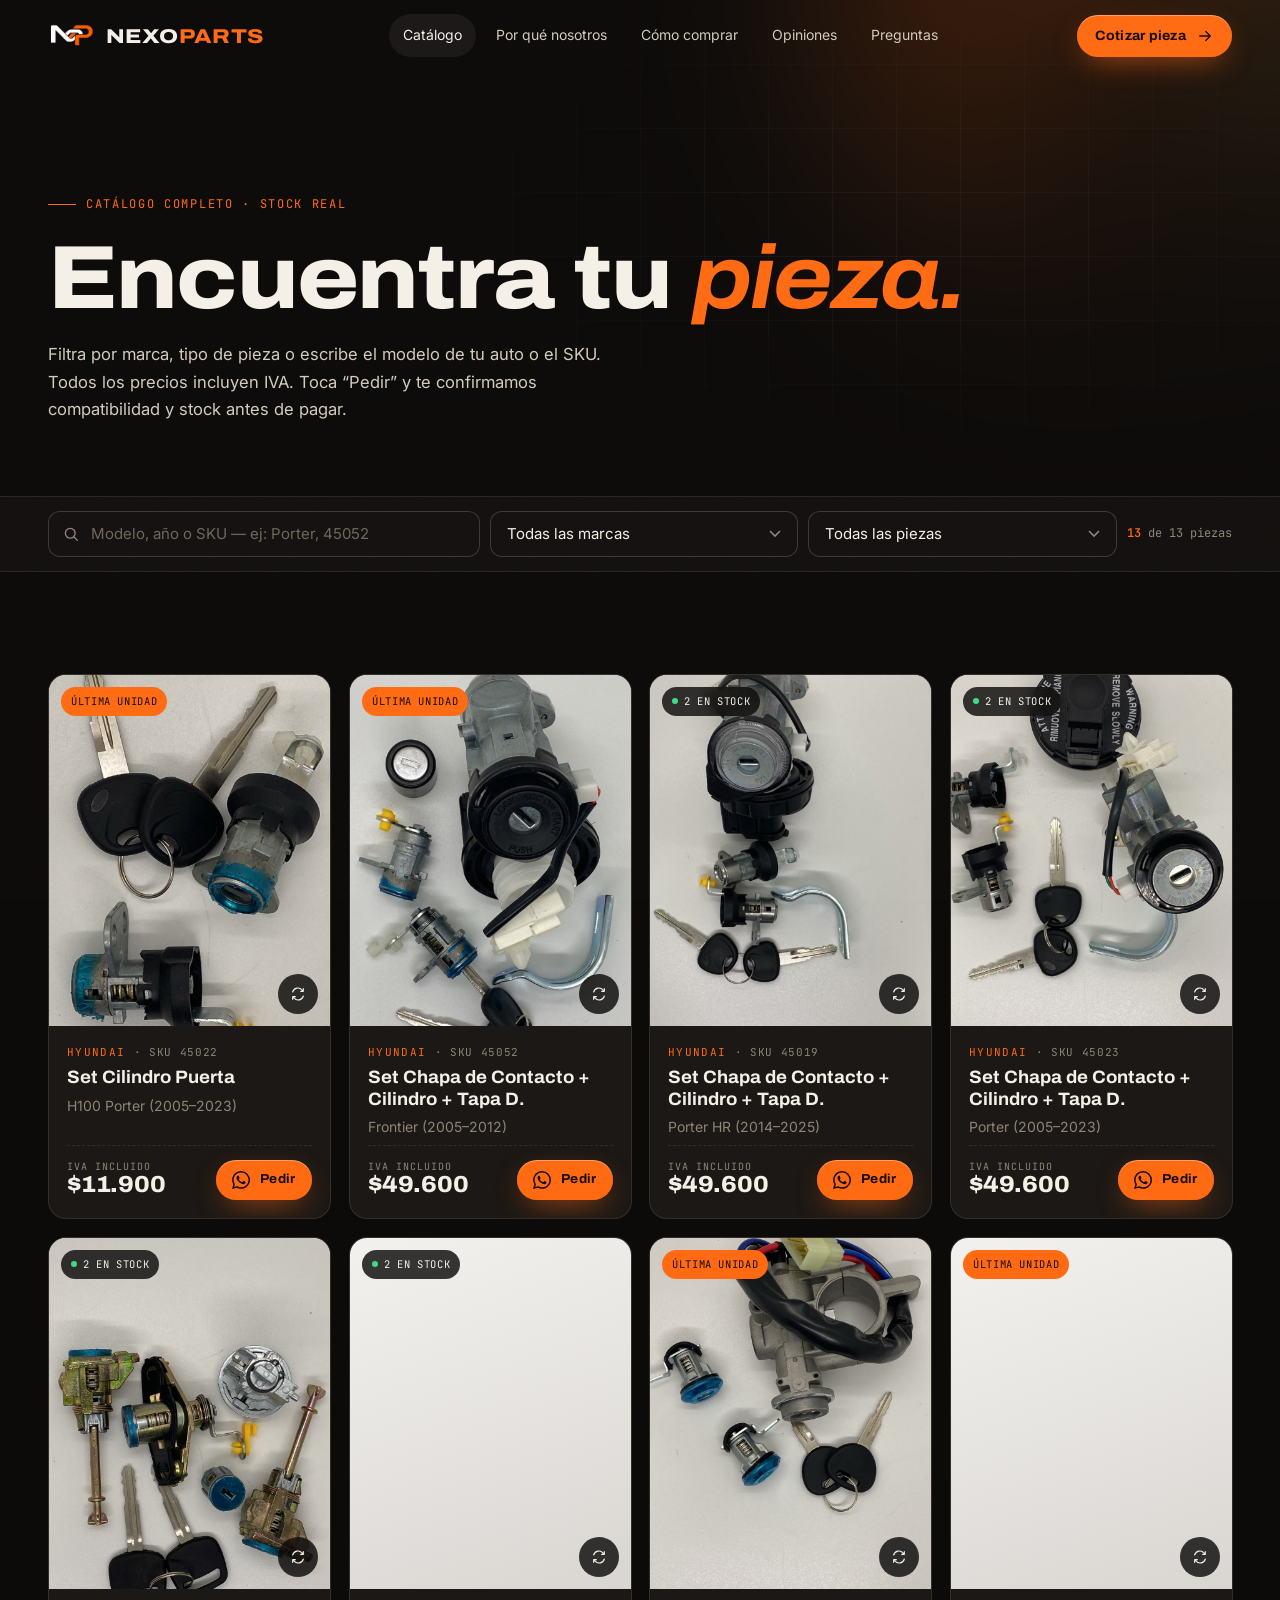
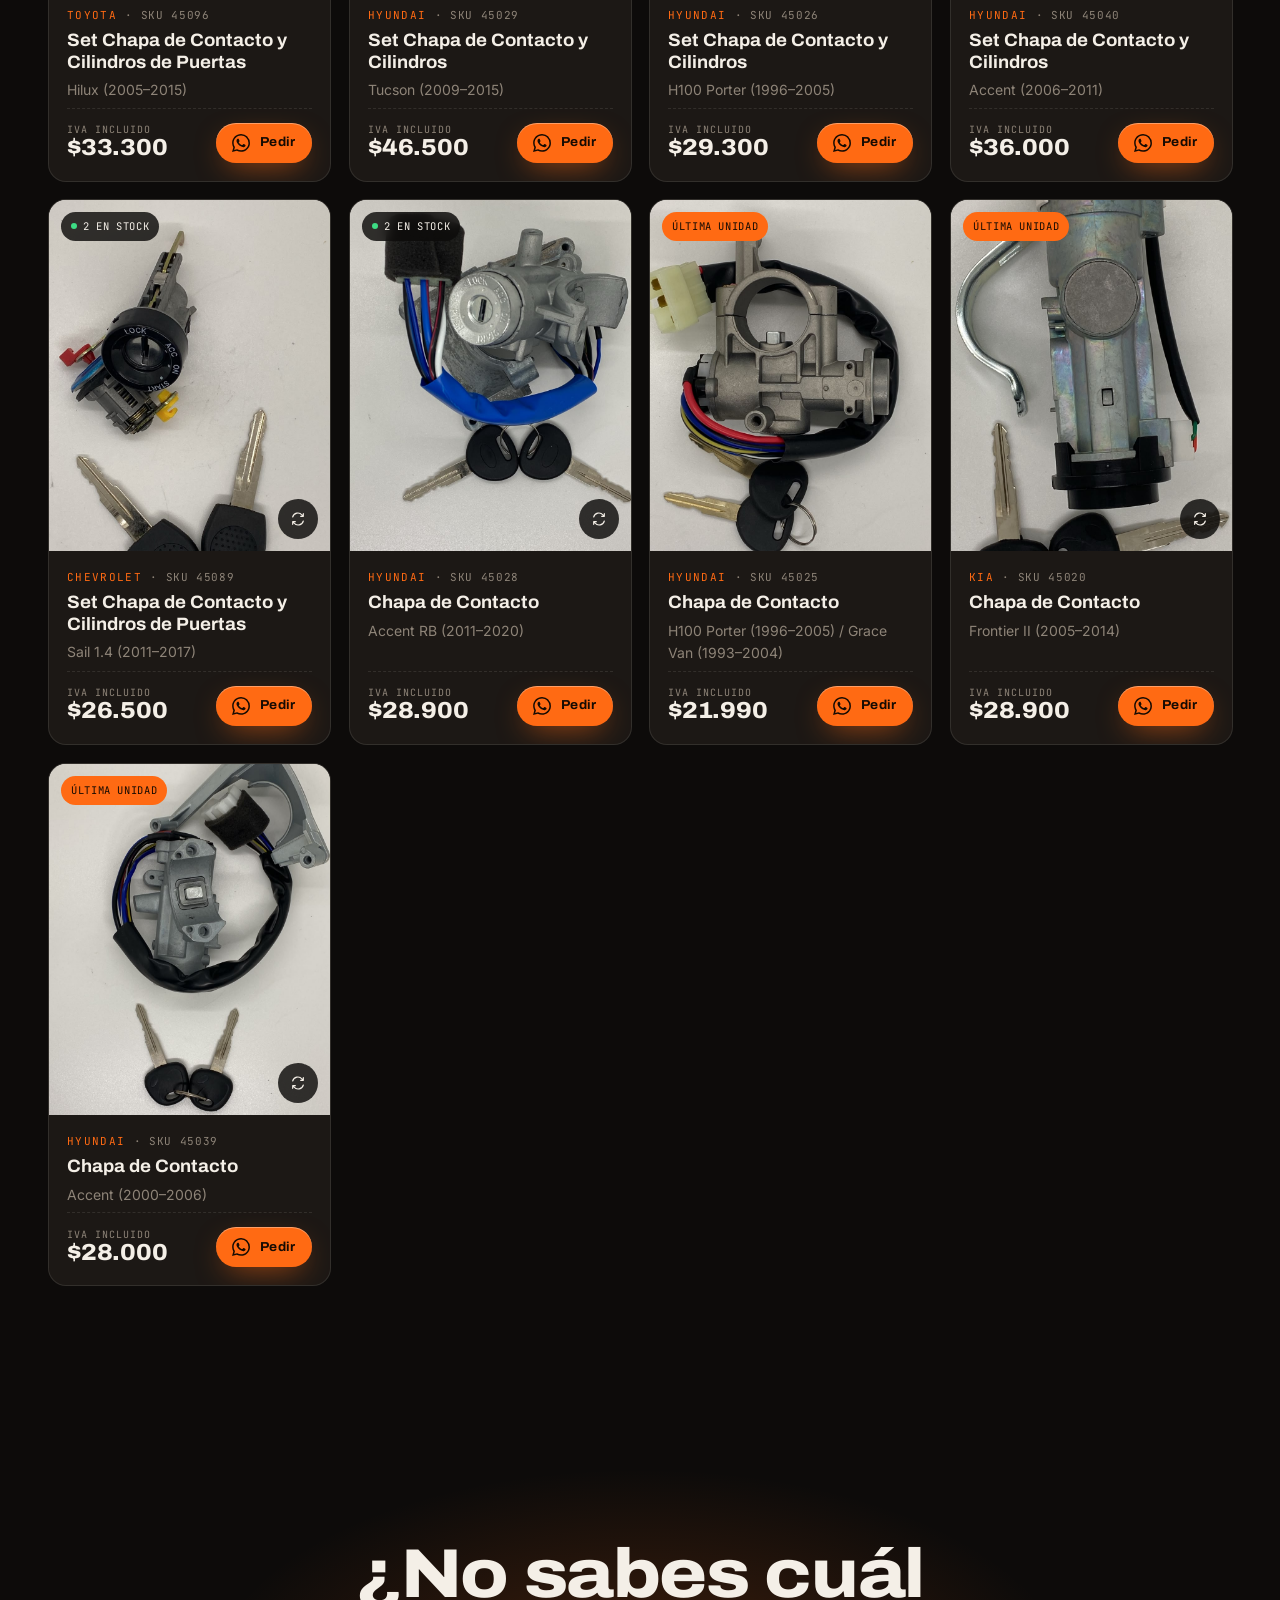
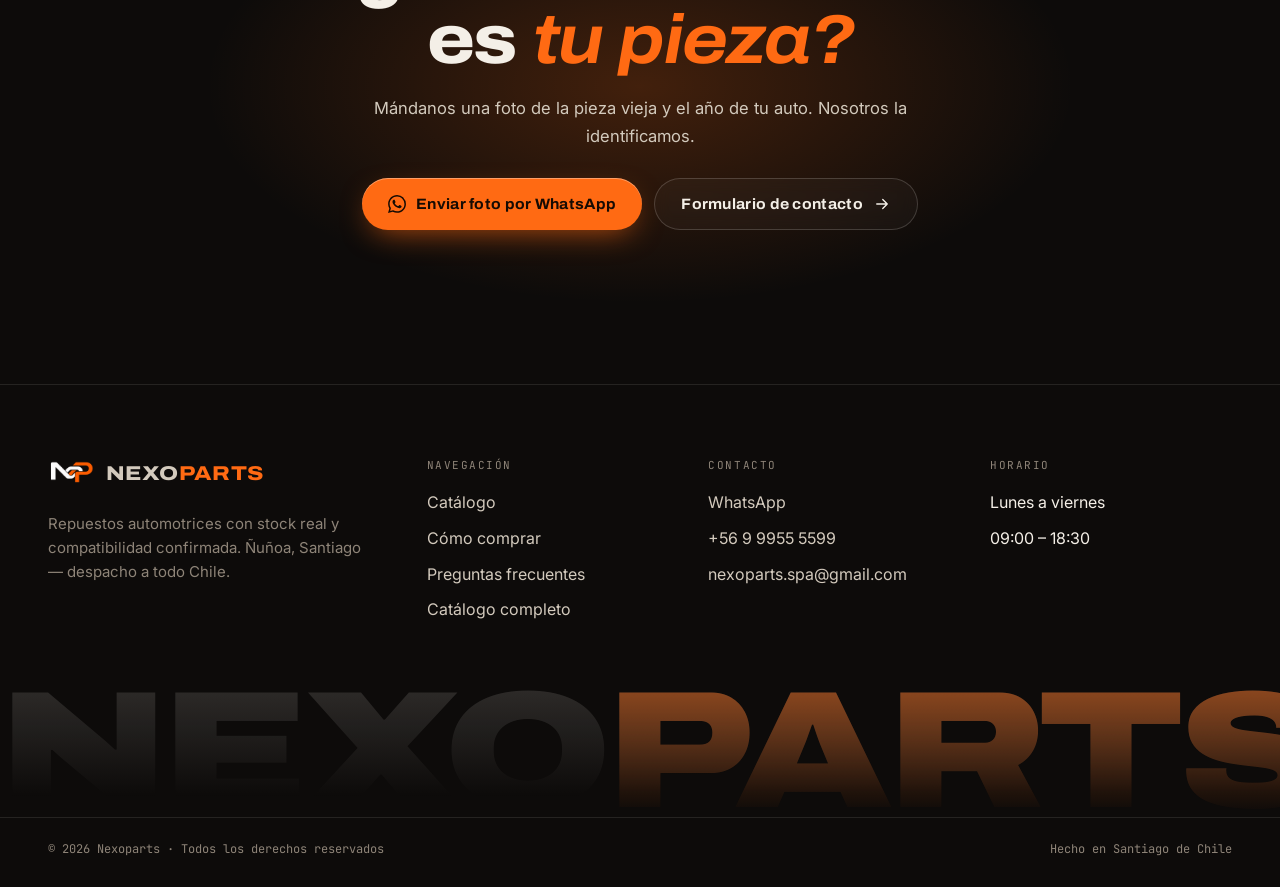
==== commit b86708bd: "Agrega Google AdSense, ads.txt y espacios para anuncios Co-Authored-By: Claude Opus 5.5 <noreply@ant" ====
--- a/catalogo.html
+++ b/catalogo.html
@@ -14,8 +14,11 @@
 <link rel="preconnect" href="https://fonts.googleapis.com">
 <link rel="preconnect" href="https://fonts.gstatic.com" crossorigin>
 <link href="https://fonts.googleapis.com/css2?family=Archivo:ital,wdth,wght@0,62..125,400..900;1,62..125,400..900&family=Inter:wght@400;500;600&family=JetBrains+Mono:wght@400;500&display=swap" rel="stylesheet">
-<link rel="stylesheet" href="styles.css?v=20261113b">
+<link rel="stylesheet" href="styles.css?v=20261113c">
 <script>document.documentElement.classList.add('js');</script>
+<!-- Google AdSense -->
+<script async src="https://pagead2.googlesyndication.com/pagead/js/adsbygoogle.js?client=ca-pub-5609970408853295"
+     crossorigin="anonymous"></script>
 </head>
 <body>
 
@@ -111,6 +114,17 @@
   </div>
 </section>
 
+<!-- ============ ESPACIO PUBLICITARIO 4 ============ -->
+<!-- Para activarlo: crea un "Anuncio de display" en AdSense y pega su número en data-ad-slot. Mientras esté vacío, este espacio no se muestra. -->
+<aside class="ad-slot" aria-label="Publicidad">
+  <div class="wrap">
+    <div class="ad-box">
+      <span class="ad-label">Publicidad</span>
+      <ins class="adsbygoogle" style="display:block" data-ad-client="ca-pub-5609970408853295" data-ad-slot="" data-ad-format="auto" data-full-width-responsive="true"></ins>
+    </div>
+  </div>
+</aside>
+
 <section class="final-cta">
   <div class="wrap">
     <h2 class="h-display h2 rv">¿No sabes cuál es <span class="em-accent">tu pieza?</span></h2>
@@ -166,7 +180,7 @@
 
 <script defer src="lib/gsap.min.js"></script>
 <script defer src="lib/ScrollTrigger.min.js"></script>
-<script defer src="products.js?v=20261113b"></script>
-<script defer src="main.js?v=20261113b"></script>
+<script defer src="products.js?v=20261113c"></script>
+<script defer src="main.js?v=20261113c"></script>
 </body>
 </html>
--- a/styles.css
+++ b/styles.css
@@ -652,3 +652,20 @@
   .stage-orbit { animation: none; }
   .wa-float::after { animation: none; }
 }
+
+/* ============ ESPACIOS PUBLICITARIOS (AdSense) ============ */
+.ad-slot { display: none; padding-block: clamp(24px, 4vw, 48px); }
+.ad-slot.is-on { display: block; }
+.ad-box {
+  position: relative; max-width: 970px; margin-inline: auto; min-height: 120px;
+  padding: 26px 14px 14px; border: 1px dashed rgba(244,239,231,.14); border-radius: 18px;
+  background: rgba(255,255,255,.02); overflow: hidden;
+}
+.ad-label {
+  position: absolute; top: 8px; left: 14px; font-family: var(--f-mono, monospace);
+  font-size: .64rem; letter-spacing: .14em; text-transform: uppercase; color: rgba(244,239,231,.4);
+}
+.ad-box ins.adsbygoogle { width: 100%; min-height: 90px; }
+/* Si Google no tiene anuncio para ese espacio, se oculta solo */
+.ad-slot:has(ins[data-ad-status="unfilled"]) { display: none; }
+@media (max-width: 600px) { .ad-box { min-height: 100px; border-radius: 14px; } }
